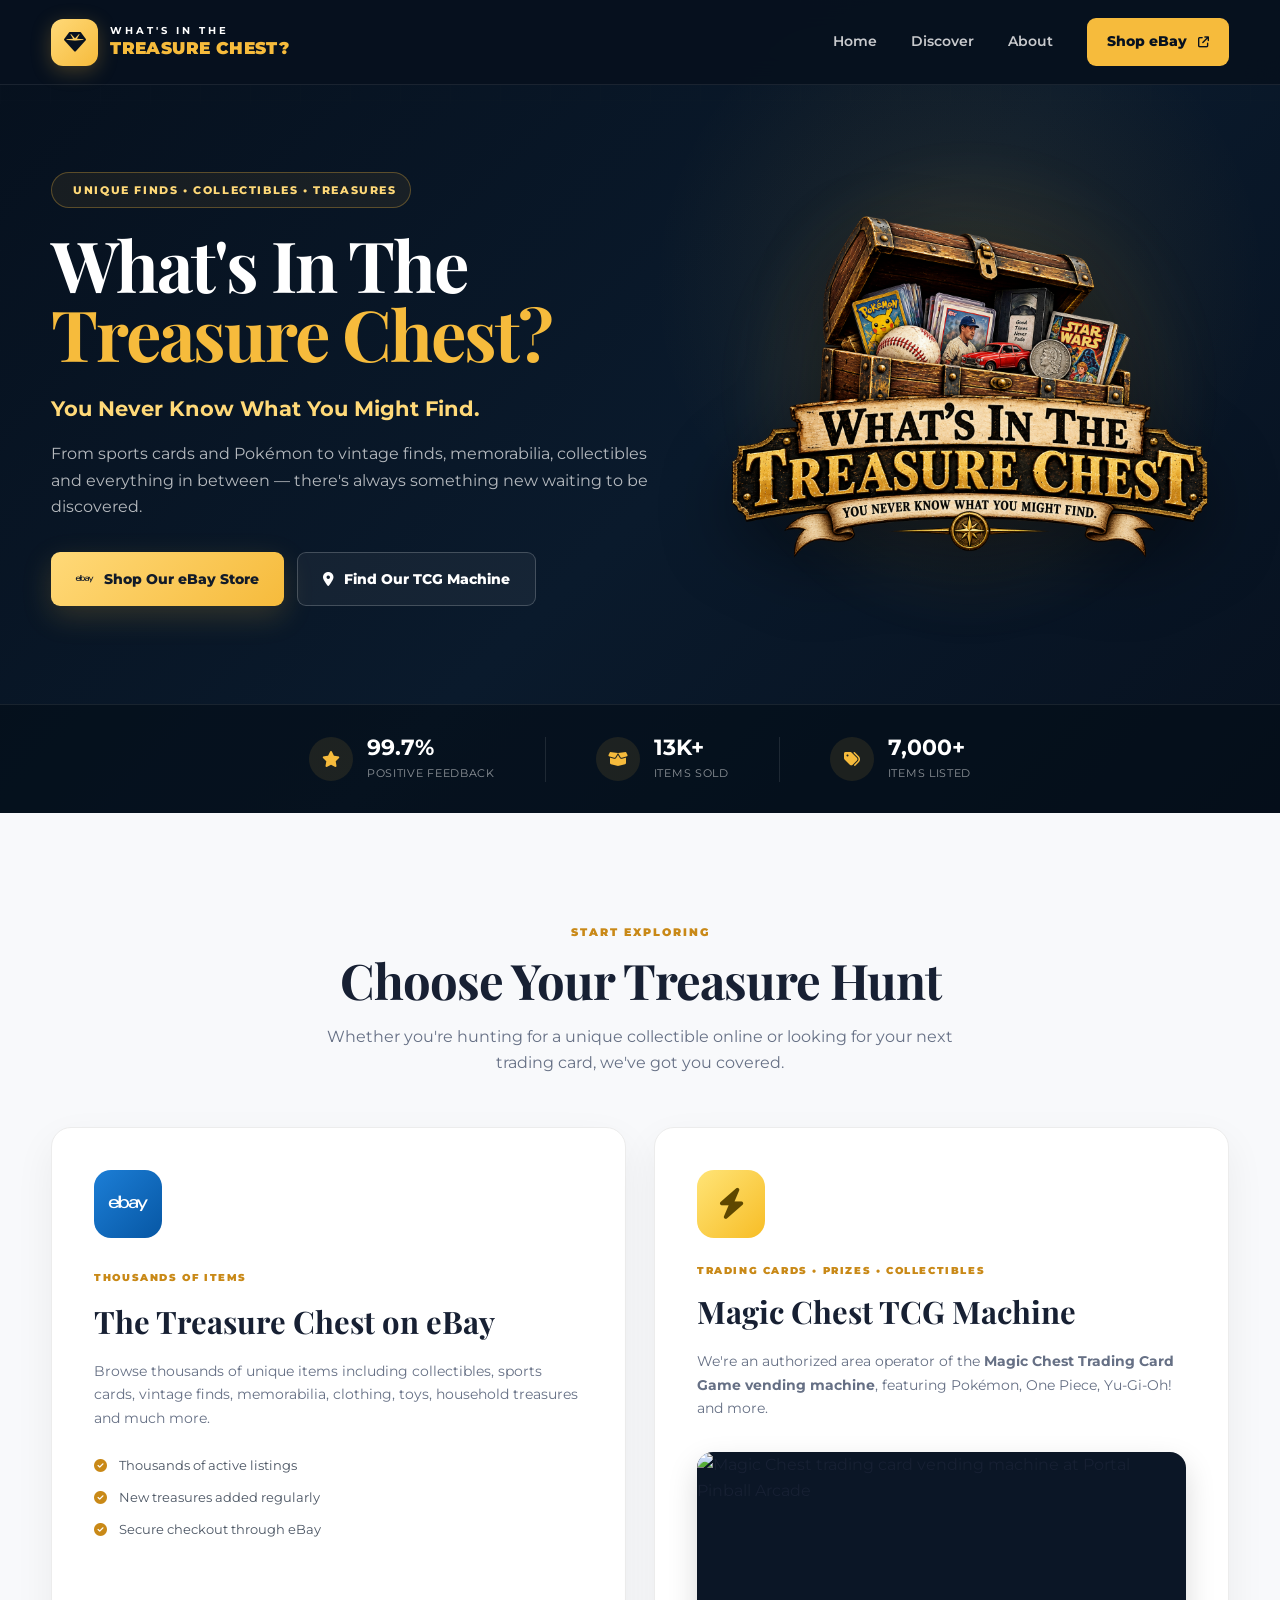
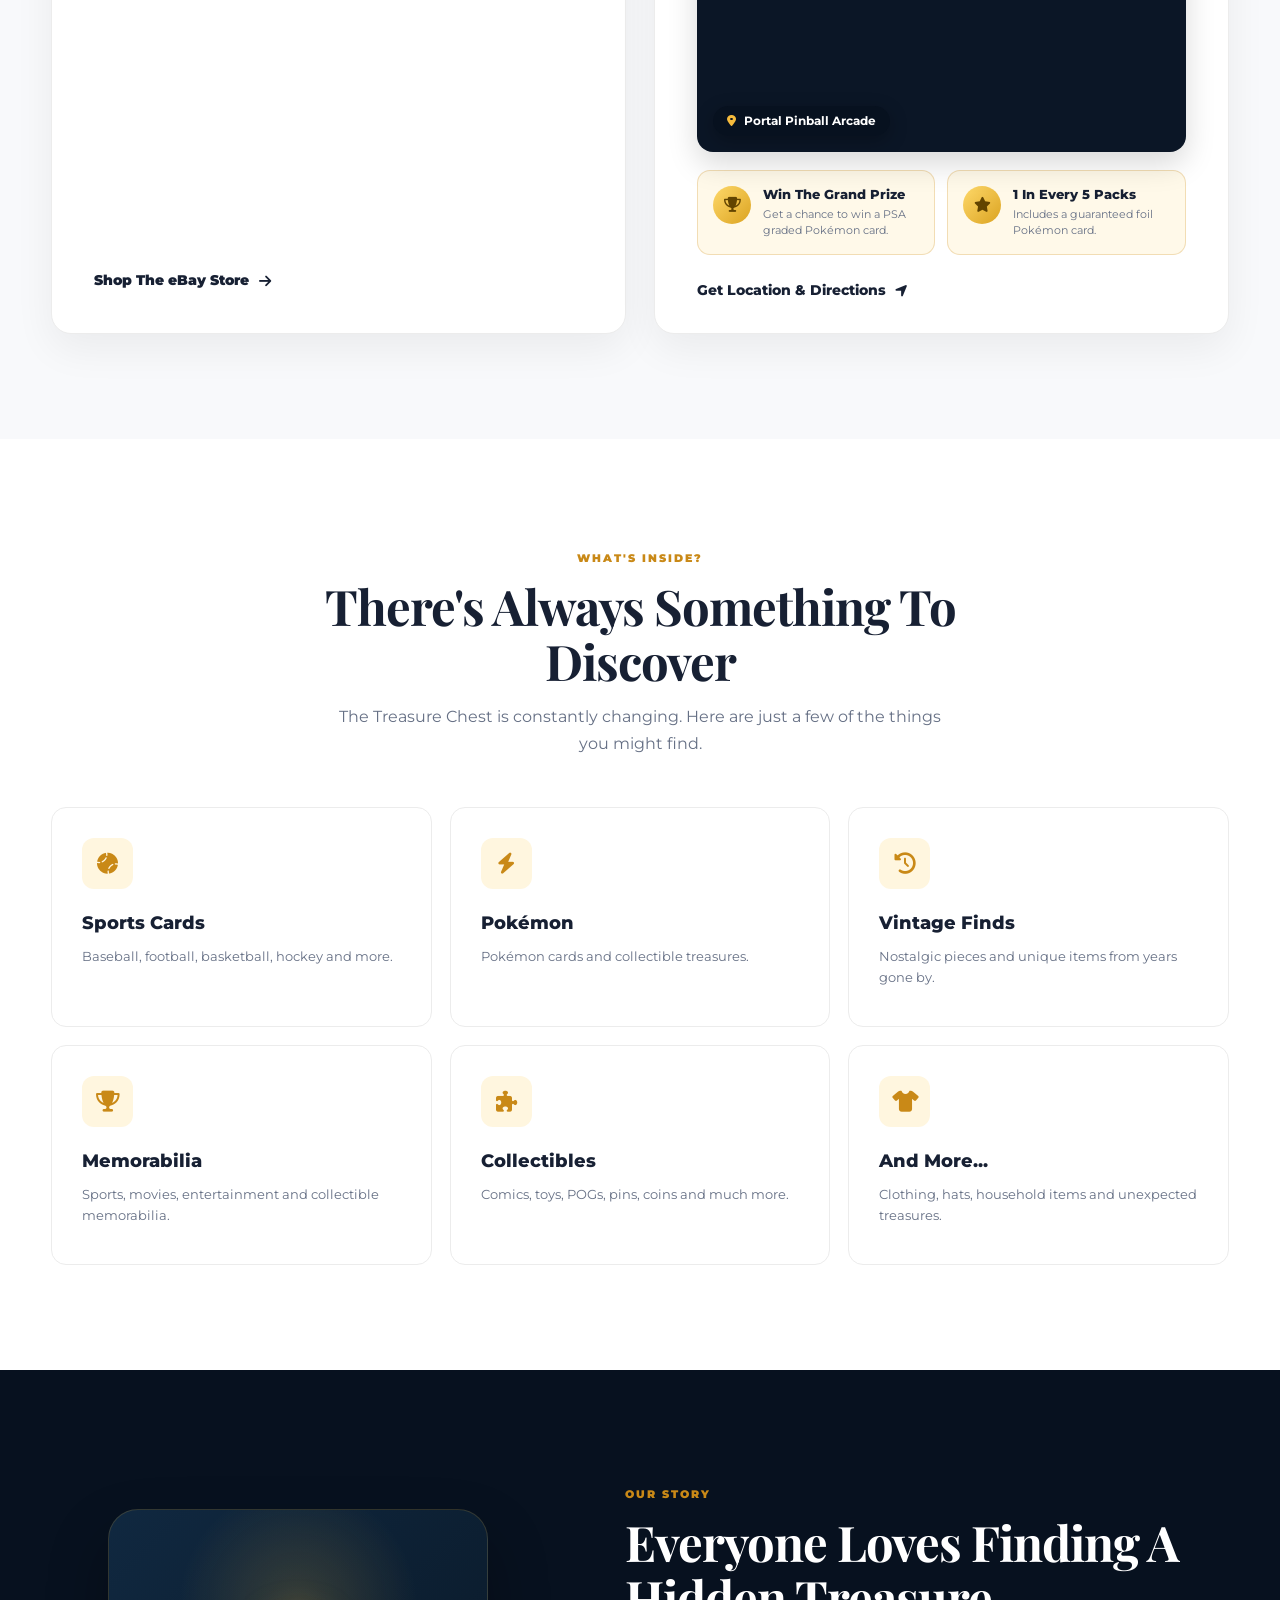
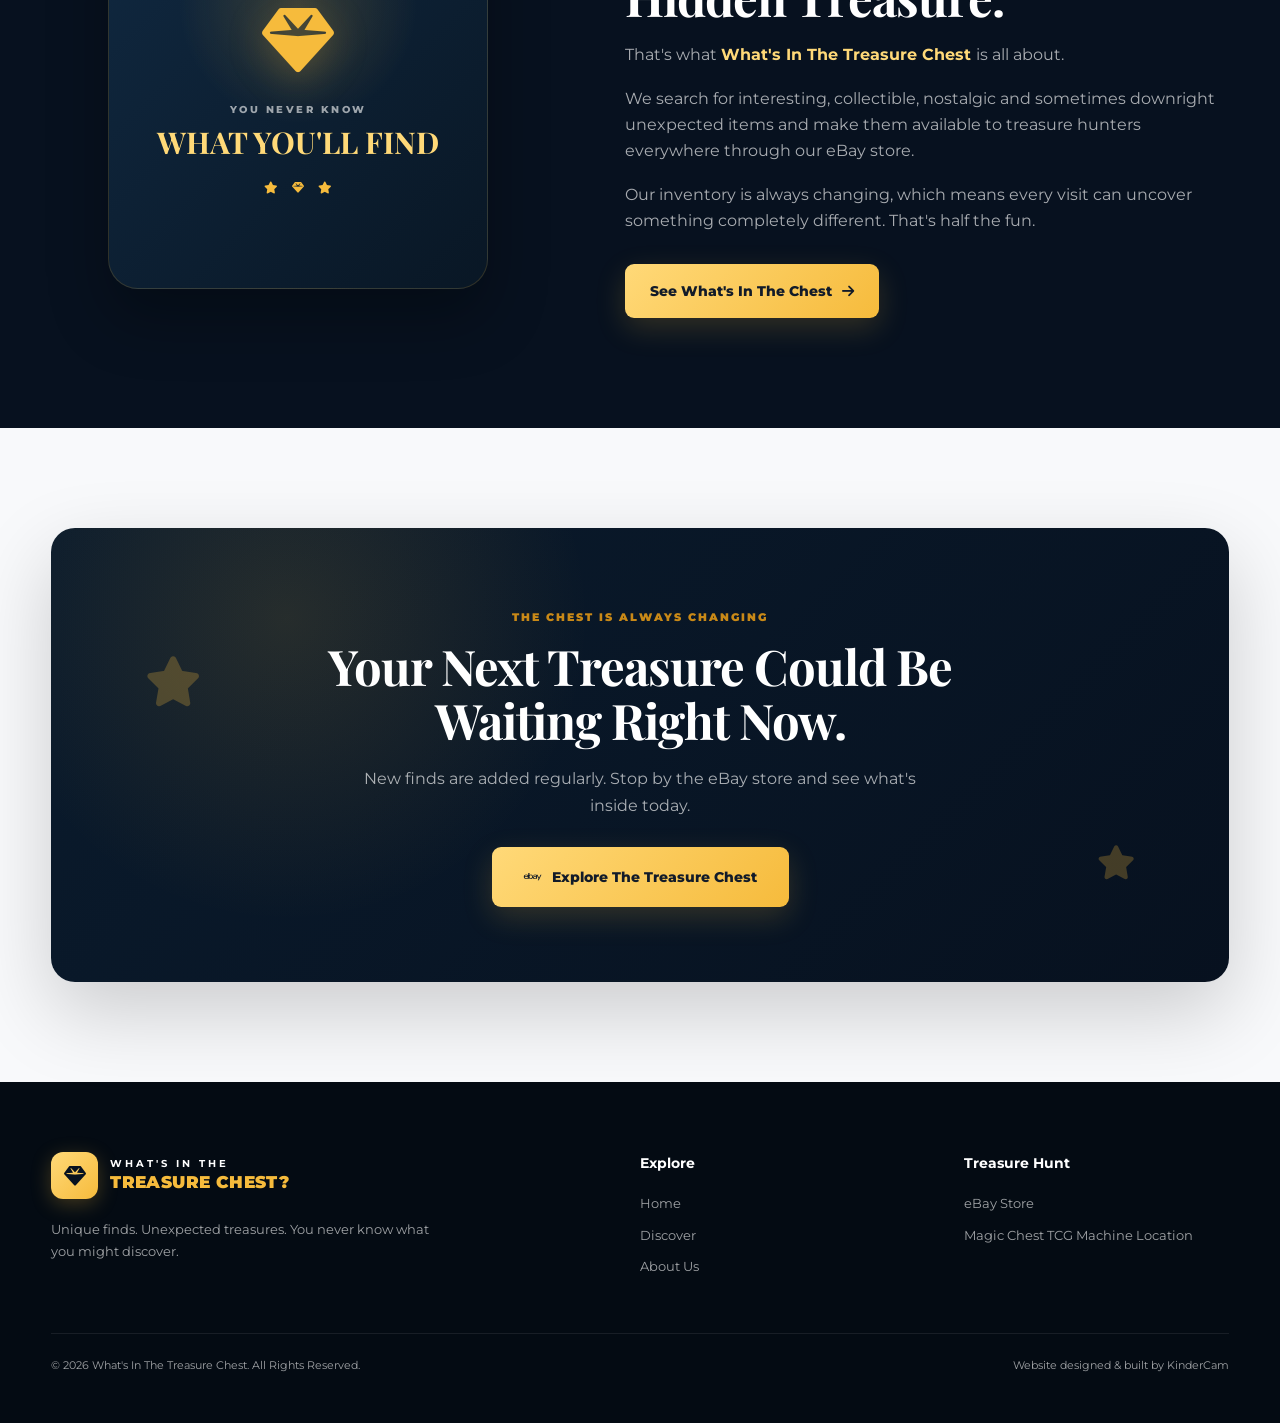
==== index.html @ b0cd86e4 "Add files via upload" ====
<!DOCTYPE html>
<html lang="en">

<head>

    <meta charset="UTF-8">

    <meta name="viewport"
          content="width=device-width, initial-scale=1.0">

    <title>
        What's In The Treasure Chest | Collectibles, Cards, Vintage Finds & More
    </title>

    <meta name="description"
          content="What's In The Treasure Chest offers thousands of unique finds including collectibles, sports cards, Pokemon cards, vintage items, memorabilia, clothing, toys and more. Shop our eBay store and visit our Magic Chest trading card vending machine.">

    <meta name="keywords"
          content="What's In The Treasure Chest, collectibles, Pokemon cards, sports cards, trading cards, Magic Chest, TCG vending machine, vintage collectibles, memorabilia, eBay store">

    <meta name="robots"
          content="index, follow">


    <!-- =====================================================
         OPEN GRAPH
    ====================================================== -->

    <meta property="og:title"
          content="What's In The Treasure Chest">

    <meta property="og:description"
          content="You never know what you might find. Shop thousands of collectibles, cards, vintage finds and more.">

    <meta property="og:type"
          content="website">

    <meta property="og:url"
          content="https://www.whatsinthetreasurechest.com/">


    <!-- =====================================================
         GOOGLE FONTS
    ====================================================== -->

    <link rel="preconnect"
          href="https://fonts.googleapis.com">

    <link rel="preconnect"
          href="https://fonts.gstatic.com"
          crossorigin>

    <link href="https://fonts.googleapis.com/css2?family=Montserrat:wght@400;500;600;700;800;900&family=Playfair+Display:wght@700;800;900&display=swap"
          rel="stylesheet">


    <!-- =====================================================
         FONT AWESOME
    ====================================================== -->

    <link rel="stylesheet"
          href="https://cdnjs.cloudflare.com/ajax/libs/font-awesome/6.7.2/css/all.min.css">


    <!-- =====================================================
         MAIN CSS
    ====================================================== -->

    <link rel="stylesheet"
          href="style.css">

</head>


<body>


<!-- =====================================================
     NAVIGATION
===================================================== -->

<header class="site-header">

    <div class="container nav-container">


        <!-- BRAND -->

        <a href="#home"
           class="brand">

            <div class="brand-icon">

                <i class="fa-solid fa-gem"></i>

            </div>


            <div class="brand-text">

                <span class="brand-small">
                    WHAT'S IN THE
                </span>

                <span class="brand-large">
                    TREASURE CHEST?
                </span>

            </div>

        </a>


        <!-- MOBILE MENU BUTTON -->

        <button class="mobile-menu-btn"
                id="mobileMenuBtn"
                aria-label="Open navigation menu">

            <i class="fa-solid fa-bars"></i>

        </button>


        <!-- NAVIGATION -->

        <nav class="main-nav"
             id="mainNav">

            <a href="#home">
                Home
            </a>

            <a href="#discover">
                Discover
            </a>

            <a href="#about">
                About
            </a>

            <a href="https://www.ebay.com/str/bellabuffal16"
               target="_blank"
               rel="noopener"
               class="nav-shop-btn">

                Shop eBay

                <i class="fa-solid fa-arrow-up-right-from-square"></i>

            </a>

        </nav>

    </div>

</header>



<!-- =====================================================
     MAIN CONTENT
===================================================== -->

<main>


<!-- =====================================================
     HERO
===================================================== -->

<section class="hero"
         id="home">

    <div class="hero-glow hero-glow-one"></div>

    <div class="hero-glow hero-glow-two"></div>


    <div class="container hero-container">


        <!-- HERO CONTENT -->

        <div class="hero-content">


            <div class="eyebrow">

                <i class="fa-solid fa-sparkles"></i>

                UNIQUE FINDS • COLLECTIBLES • TREASURES

            </div>


            <h1>

                What's In The

                <span>
                    Treasure Chest?
                </span>

            </h1>


            <p class="hero-tagline">

                You Never Know What You Might Find.

            </p>


            <p class="hero-description">

                From sports cards and Pokémon to vintage finds,
                memorabilia, collectibles and everything in between —
                there's always something new waiting to be discovered.

            </p>


            <!-- HERO BUTTONS -->

            <div class="hero-buttons">


                <!-- EBAY -->

                <a href="https://www.ebay.com/str/bellabuffal16"
                   target="_blank"
                   rel="noopener"
                   class="btn btn-gold">

                    <i class="fa-brands fa-ebay"></i>

                    Shop Our eBay Store

                </a>


                <!-- MAGIC CHEST -->

                <a href="https://www.google.com/maps/search/?api=1&query=Portal+Pinball+Arcade"
                   target="_blank"
                   rel="noopener"
                   class="btn btn-outline">

                    <i class="fa-solid fa-location-dot"></i>

                    Find Our TCG Machine

                </a>


            </div>

        </div>



        <!-- =====================================================
             TREASURE CHEST LOGO
        ===================================================== -->

        <div class="hero-art">

            <div class="logo-glow"></div>

            <img
                src="assets/img/treasure-chest-logo.png"
                alt="What's In The Treasure Chest - You Never Know What You Might Find"
                class="hero-logo"
            >

        </div>


    </div>



    <!-- =====================================================
         TRUST BAR
    ===================================================== -->

    <div class="trust-wrap">

        <div class="container trust-bar">


            <!-- FEEDBACK -->

            <div class="trust-item">

                <div class="trust-icon">

                    <i class="fa-solid fa-star"></i>

                </div>

                <div>

                    <strong>
                        99.7%
                    </strong>

                    <span>
                        Positive Feedback
                    </span>

                </div>

            </div>


            <div class="trust-divider"></div>


            <!-- ITEMS SOLD -->

            <div class="trust-item">

                <div class="trust-icon">

                    <i class="fa-solid fa-box-open"></i>

                </div>

                <div>

                    <strong>
                        13K+
                    </strong>

                    <span>
                        Items Sold
                    </span>

                </div>

            </div>


            <div class="trust-divider"></div>


            <!-- LISTINGS -->

            <div class="trust-item">

                <div class="trust-icon">

                    <i class="fa-solid fa-tags"></i>

                </div>

                <div>

                    <strong>
                        7,000+
                    </strong>

                    <span>
                        Items Listed
                    </span>

                </div>

            </div>


        </div>

    </div>

</section>



<!-- =====================================================
     DISCOVER
===================================================== -->

<section class="discover-section"
         id="discover">

    <div class="container">


        <div class="section-heading">

            <span class="section-kicker">

                START EXPLORING

            </span>


            <h2>

                Choose Your Treasure Hunt

            </h2>


            <p>

                Whether you're hunting for a unique collectible online
                or looking for your next trading card, we've got you covered.

            </p>

        </div>



        <div class="destination-grid">


            <!-- =====================================================
                 EBAY STORE
            ===================================================== -->

            <article class="destination-card ebay-card">


                <div class="destination-icon ebay-icon">

                    <i class="fa-brands fa-ebay"></i>

                </div>


                <span class="card-label">

                    THOUSANDS OF ITEMS

                </span>


                <h3>

                    The Treasure Chest on eBay

                </h3>


                <p>

                    Browse thousands of unique items including collectibles,
                    sports cards, vintage finds, memorabilia, clothing,
                    toys, household treasures and much more.

                </p>


                <ul class="card-features">


                    <li>

                        <i class="fa-solid fa-circle-check"></i>

                        Thousands of active listings

                    </li>


                    <li>

                        <i class="fa-solid fa-circle-check"></i>

                        New treasures added regularly

                    </li>


                    <li>

                        <i class="fa-solid fa-circle-check"></i>

                        Secure checkout through eBay

                    </li>


                </ul>


                <a href="https://www.ebay.com/str/bellabuffal16"
                   target="_blank"
                   rel="noopener"
                   class="card-link">

                    Shop The eBay Store

                    <i class="fa-solid fa-arrow-right"></i>

                </a>


            </article>



            <!-- =====================================================
                 MAGIC CHEST TCG MACHINE
            ===================================================== -->

            <article class="destination-card pokemon-card magic-chest-card">


                <div class="destination-icon pokemon-icon">

                    <i class="fa-solid fa-bolt"></i>

                </div>


                <span class="card-label">

                    TRADING CARDS • PRIZES • COLLECTIBLES

                </span>


                <h3>

                    Magic Chest TCG Machine

                </h3>


                <p class="machine-intro">

                    We're an authorized area operator of the
                    <strong>Magic Chest Trading Card Game vending machine</strong>,
                    featuring Pokémon, One Piece, Yu-Gi-Oh! and more.

                </p>



                <!-- =====================================================
                     MACHINE PHOTO
                ===================================================== -->

                <div class="machine-photo">


                    <img
                        src="assets/img/pokemon-machine.jpeg"
                        alt="Magic Chest trading card vending machine at Portal Pinball Arcade"
                        loading="lazy"
                    >


                    <div class="machine-photo-badge">

                        <i class="fa-solid fa-location-dot"></i>

                        Portal Pinball Arcade

                    </div>


                </div>



                <!-- =====================================================
                     PRIZE CALLOUTS
                ===================================================== -->

                <div class="machine-prizes">


                    <!-- GRAND PRIZE -->

                    <div class="prize-item">


                        <div class="prize-icon">

                            <i class="fa-solid fa-trophy"></i>

                        </div>


                        <div>

                            <strong>

                                Win The Grand Prize

                            </strong>


                            <span>

                                Get a chance to win a PSA graded
                                Pokémon card.

                            </span>

                        </div>


                    </div>



                    <!-- FOIL CARD -->

                    <div class="prize-item">


                        <div class="prize-icon">

                            <i class="fa-solid fa-star"></i>

                        </div>


                        <div>

                            <strong>

                                1 In Every 5 Packs

                            </strong>


                            <span>

                                Includes a guaranteed foil
                                Pokémon card.

                            </span>

                        </div>


                    </div>


                </div>



                <!-- LOCATION -->

                <a href="https://www.google.com/maps/search/?api=1&query=Portal+Pinball+Arcade"
                   target="_blank"
                   rel="noopener"
                   class="card-link">

                    Get Location & Directions

                    <i class="fa-solid fa-location-arrow"></i>

                </a>


            </article>


        </div>

    </div>

</section>



<!-- =====================================================
     CATEGORIES
===================================================== -->

<section class="categories-section">

    <div class="container">


        <div class="section-heading">

            <span class="section-kicker">

                WHAT'S INSIDE?

            </span>


            <h2>

                There's Always Something To Discover

            </h2>


            <p>

                The Treasure Chest is constantly changing.
                Here are just a few of the things you might find.

            </p>

        </div>



        <div class="category-grid">


            <!-- SPORTS CARDS -->

            <a href="https://www.ebay.com/str/bellabuffal16"
               target="_blank"
               rel="noopener"
               class="category-card">


                <div class="category-icon">

                    <i class="fa-solid fa-baseball"></i>

                </div>


                <h3>

                    Sports Cards

                </h3>


                <p>

                    Baseball, football, basketball,
                    hockey and more.

                </p>


            </a>



            <!-- POKEMON -->

            <a href="https://www.ebay.com/str/bellabuffal16"
               target="_blank"
               rel="noopener"
               class="category-card">


                <div class="category-icon">

                    <i class="fa-solid fa-bolt"></i>

                </div>


                <h3>

                    Pokémon

                </h3>


                <p>

                    Pokémon cards and collectible
                    treasures.

                </p>


            </a>



            <!-- VINTAGE -->

            <a href="https://www.ebay.com/str/bellabuffal16"
               target="_blank"
               rel="noopener"
               class="category-card">


                <div class="category-icon">

                    <i class="fa-solid fa-clock-rotate-left"></i>

                </div>


                <h3>

                    Vintage Finds

                </h3>


                <p>

                    Nostalgic pieces and unique
                    items from years gone by.

                </p>


            </a>



            <!-- MEMORABILIA -->

            <a href="https://www.ebay.com/str/bellabuffal16"
               target="_blank"
               rel="noopener"
               class="category-card">


                <div class="category-icon">

                    <i class="fa-solid fa-trophy"></i>

                </div>


                <h3>

                    Memorabilia

                </h3>


                <p>

                    Sports, movies, entertainment
                    and collectible memorabilia.

                </p>


            </a>



            <!-- COLLECTIBLES -->

            <a href="https://www.ebay.com/str/bellabuffal16"
               target="_blank"
               rel="noopener"
               class="category-card">


                <div class="category-icon">

                    <i class="fa-solid fa-puzzle-piece"></i>

                </div>


                <h3>

                    Collectibles

                </h3>


                <p>

                    Comics, toys, POGs, pins,
                    coins and much more.

                </p>


            </a>



            <!-- MORE -->

            <a href="https://www.ebay.com/str/bellabuffal16"
               target="_blank"
               rel="noopener"
               class="category-card">


                <div class="category-icon">

                    <i class="fa-solid fa-shirt"></i>

                </div>


                <h3>

                    And More...

                </h3>


                <p>

                    Clothing, hats, household items
                    and unexpected treasures.

                </p>


            </a>


        </div>

    </div>

</section>



<!-- =====================================================
     ABOUT
===================================================== -->

<section class="about-section"
         id="about">

    <div class="container about-grid">


        <!-- ABOUT ART -->

        <div class="about-art">


            <div class="about-box">


                <i class="fa-solid fa-gem main-gem"></i>


                <span class="about-small">

                    YOU NEVER KNOW

                </span>


                <strong>

                    WHAT YOU'LL FIND

                </strong>


                <div class="mini-gems">

                    <i class="fa-solid fa-star"></i>

                    <i class="fa-solid fa-gem"></i>

                    <i class="fa-solid fa-star"></i>

                </div>


            </div>


        </div>



        <!-- ABOUT CONTENT -->

        <div class="about-content">


            <span class="section-kicker">

                OUR STORY

            </span>


            <h2>

                Everyone Loves Finding
                A Hidden Treasure.

            </h2>


            <p>

                That's what

                <strong>
                    What's In The Treasure Chest
                </strong>

                is all about.

            </p>


            <p>

                We search for interesting, collectible, nostalgic and
                sometimes downright unexpected items and make them
                available to treasure hunters everywhere through our
                eBay store.

            </p>


            <p>

                Our inventory is always changing, which means every
                visit can uncover something completely different.

                That's half the fun.

            </p>


            <a href="https://www.ebay.com/str/bellabuffal16"
               target="_blank"
               rel="noopener"
               class="btn btn-gold">

                See What's In The Chest

                <i class="fa-solid fa-arrow-right"></i>

            </a>


        </div>


    </div>

</section>



<!-- =====================================================
     CALL TO ACTION
===================================================== -->

<section class="cta-section">

    <div class="container">


        <div class="cta-box">


            <div class="cta-spark sparkle-one">

                <i class="fa-solid fa-star"></i>

            </div>


            <div class="cta-spark sparkle-two">

                <i class="fa-solid fa-star"></i>

            </div>



            <div class="cta-content">


                <span class="section-kicker">

                    THE CHEST IS ALWAYS CHANGING

                </span>


                <h2>

                    Your Next Treasure Could Be
                    Waiting Right Now.

                </h2>


                <p>

                    New finds are added regularly.
                    Stop by the eBay store and see what's inside today.

                </p>


                <a href="https://www.ebay.com/str/bellabuffal16"
                   target="_blank"
                   rel="noopener"
                   class="btn btn-gold btn-large">

                    <i class="fa-brands fa-ebay"></i>

                    Explore The Treasure Chest

                </a>


            </div>


        </div>


    </div>

</section>


</main>



<!-- =====================================================
     FOOTER
===================================================== -->

<footer class="site-footer">

    <div class="container footer-grid">


        <!-- FOOTER BRAND -->

        <div class="footer-brand">


            <a href="#home"
               class="brand">


                <div class="brand-icon">

                    <i class="fa-solid fa-gem"></i>

                </div>


                <div class="brand-text">


                    <span class="brand-small">

                        WHAT'S IN THE

                    </span>


                    <span class="brand-large">

                        TREASURE CHEST?

                    </span>


                </div>


            </a>


            <p>

                Unique finds. Unexpected treasures.
                You never know what you might discover.

            </p>


        </div>



        <!-- FOOTER NAV -->

        <div class="footer-links">


            <h3>

                Explore

            </h3>


            <a href="#home">

                Home

            </a>


            <a href="#discover">

                Discover

            </a>


            <a href="#about">

                About Us

            </a>


        </div>



        <!-- FOOTER TREASURE LINKS -->

        <div class="footer-links">


            <h3>

                Treasure Hunt

            </h3>


            <a href="https://www.ebay.com/str/bellabuffal16"
               target="_blank"
               rel="noopener">

                eBay Store

            </a>


            <a href="https://www.google.com/maps/search/?api=1&query=Portal+Pinball+Arcade"
               target="_blank"
               rel="noopener">

                Magic Chest TCG Machine Location

            </a>


        </div>


    </div>



    <!-- =====================================================
         FOOTER BOTTOM
    ===================================================== -->

    <div class="container footer-bottom">


        <p>

            &copy;

            <span id="currentYear"></span>

            What's In The Treasure Chest.
            All Rights Reserved.

        </p>


        <p class="footer-note">

            Website designed &amp; built by

            <a href="https://www.kindercam.com"
               target="_blank"
               rel="noopener"
               class="footer-credit">

                KinderCam

            </a>

        </p>


    </div>

</footer>



<!-- =====================================================
     JAVASCRIPT
===================================================== -->

<script>


    // =====================================================
    // CURRENT YEAR
    // =====================================================

    document.getElementById("currentYear").textContent =
        new Date().getFullYear();



    // =====================================================
    // MOBILE NAVIGATION
    // =====================================================

    const menuButton =
        document.getElementById("mobileMenuBtn");

    const navigation =
        document.getElementById("mainNav");


    menuButton.addEventListener("click", function () {


        navigation.classList.toggle("active");


        const icon =
            menuButton.querySelector("i");


        if (navigation.classList.contains("active")) {


            icon.classList.remove("fa-bars");

            icon.classList.add("fa-xmark");


        } else {


            icon.classList.remove("fa-xmark");

            icon.classList.add("fa-bars");


        }


    });



    // =====================================================
    // CLOSE MOBILE MENU AFTER CLICK
    // =====================================================

    document
        .querySelectorAll(".main-nav a")
        .forEach(function(link) {


            link.addEventListener("click", function() {


                navigation.classList.remove("active");


                const icon =
                    menuButton.querySelector("i");


                icon.classList.remove("fa-xmark");

                icon.classList.add("fa-bars");


            });


        });



    // =====================================================
    // SCROLL REVEAL
    // =====================================================

    const observerOptions = {

        threshold: 0.12

    };


    const observer =
        new IntersectionObserver(function(entries) {


            entries.forEach(function(entry) {


                if (entry.isIntersecting) {

                    entry.target.classList.add(
                        "reveal-visible"
                    );

                }


            });


        }, observerOptions);



    document
        .querySelectorAll(
            ".destination-card, .category-card, .about-grid, .cta-box"
        )
        .forEach(function(element) {


            element.classList.add("reveal");

            observer.observe(element);


        });


</script>


</body>

</html>
---- style.css ----
/* =====================================================
   WHAT'S IN THE TREASURE CHEST
   Main Stylesheet
===================================================== */

:root {

    --navy: #07111f;
    --navy-light: #0d1c2f;
    --navy-card: #10243a;

    --gold: #f6bb3c;
    --gold-light: #ffd978;
    --gold-dark: #c98917;

    --cream: #fffaf0;
    --white: #ffffff;

    --text: #172033;
    --muted: #667085;

    --border: #e8e8e8;

    --shadow:
        0 20px 50px rgba(0, 0, 0, 0.12);

    --shadow-large:
        0 30px 80px rgba(0, 0, 0, 0.18);

}


/* =====================================================
   RESET
===================================================== */

* {
    margin: 0;
    padding: 0;
    box-sizing: border-box;
}

html {
    scroll-behavior: smooth;
}

body {

    font-family: "Montserrat", sans-serif;

    color: var(--text);

    background: #ffffff;

    line-height: 1.65;

    overflow-x: hidden;

}

img {
    max-width: 100%;
}

a {
    text-decoration: none;
    color: inherit;
}

button {
    font: inherit;
}

.container {

    width: min(1180px, 92%);

    margin: 0 auto;

}


/* =====================================================
   HEADER
===================================================== */

.site-header {

    position: fixed;

    top: 0;
    left: 0;

    width: 100%;

    z-index: 1000;

    background: rgba(7, 17, 31, 0.96);

    backdrop-filter: blur(14px);

    border-bottom:
        1px solid rgba(255, 255, 255, 0.08);

}

.nav-container {

    min-height: 84px;

    display: flex;

    align-items: center;

    justify-content: space-between;

}


/* BRAND */

.brand {

    display: flex;

    align-items: center;

    gap: 12px;

}

.brand-icon {

    width: 47px;
    height: 47px;

    border-radius: 12px;

    display: flex;

    align-items: center;
    justify-content: center;

    color: var(--navy);

    font-size: 22px;

    background:
        linear-gradient(
            135deg,
            var(--gold-light),
            var(--gold)
        );

    box-shadow:
        0 5px 20px rgba(246, 187, 60, 0.25);

}

.brand-text {

    display: flex;

    flex-direction: column;

    line-height: 1.05;

}

.brand-small {

    color: #ffffff;

    font-size: 10px;

    letter-spacing: 3px;

    font-weight: 700;

}

.brand-large {

    margin-top: 4px;

    color: var(--gold);

    font-size: 17px;

    font-weight: 900;

    letter-spacing: .4px;

}


/* NAVIGATION */

.main-nav {

    display: flex;

    align-items: center;

    gap: 34px;

}

.main-nav > a {

    color: rgba(255, 255, 255, .78);

    font-size: 14px;

    font-weight: 600;

    transition: .25s ease;

}

.main-nav > a:hover {

    color: var(--gold);

}

.main-nav .nav-shop-btn {

    padding: 12px 20px;

    border-radius: 9px;

    color: var(--navy);

    background: var(--gold);

    font-weight: 800;

}

.main-nav .nav-shop-btn:hover {

    color: var(--navy);

    background: var(--gold-light);

    transform: translateY(-2px);

}

.nav-shop-btn i {
    margin-left: 7px;
    font-size: 11px;
}


/* MOBILE BUTTON */

.mobile-menu-btn {

    display: none;

    border: 0;

    background: none;

    color: #ffffff;

    font-size: 25px;

    cursor: pointer;

}


/* =====================================================
   HERO
===================================================== */

.hero {

    position: relative;

    min-height: 800px;

    padding-top: 84px;

    color: #ffffff;

    background:

        radial-gradient(
            circle at 75% 35%,
            rgba(246, 187, 60, .10),
            transparent 28%
        ),

        linear-gradient(
            135deg,
            #06101d 0%,
            #0a1a2c 55%,
            #07111f 100%
        );

    overflow: hidden;

}


/* subtle pattern */

.hero::before {

    content: "";

    position: absolute;

    inset: 0;

    opacity: .12;

    background-image:

        linear-gradient(
            rgba(255,255,255,.04) 1px,
            transparent 1px
        ),

        linear-gradient(
            90deg,
            rgba(255,255,255,.04) 1px,
            transparent 1px
        );

    background-size: 50px 50px;

    mask-image:
        linear-gradient(
            to bottom,
            black,
            transparent 85%
        );

}

.hero-container {

    position: relative;

    z-index: 5;

    min-height: 620px;

    display: grid;

    grid-template-columns:
        1.08fr .92fr;

    align-items: center;

    gap: 50px;

    padding-top: 55px;

    padding-bottom: 65px;

}


/* HERO TEXT */

.eyebrow {

    display: inline-flex;

    align-items: center;

    gap: 8px;

    padding: 8px 13px;

    margin-bottom: 22px;

    border:
        1px solid rgba(246, 187, 60, .3);

    border-radius: 100px;

    background:
        rgba(246, 187, 60, .07);

    color: var(--gold-light);

    font-size: 11px;

    font-weight: 800;

    letter-spacing: 1.6px;

}

.hero h1 {

    max-width: 690px;

    font-family:
        "Playfair Display",
        serif;

    font-size:
        clamp(48px, 5.5vw, 78px);

    line-height: .98;

    letter-spacing: -2px;

}

.hero h1 span {

    display: block;

    color: var(--gold);

}

.hero-tagline {

    margin-top: 24px;

    color: var(--gold-light);

    font-size: 21px;

    font-weight: 700;

}

.hero-description {

    max-width: 620px;

    margin-top: 15px;

    color:
        rgba(255, 255, 255, .70);

    font-size: 16px;

}

.hero-buttons {

    margin-top: 32px;

    display: flex;

    flex-wrap: wrap;

    gap: 13px;

}


/* BUTTONS */

.btn {

    min-height: 54px;

    padding: 0 25px;

    border-radius: 9px;

    display: inline-flex;

    align-items: center;

    justify-content: center;

    gap: 10px;

    font-size: 14px;

    font-weight: 800;

    transition:
        transform .25s ease,
        box-shadow .25s ease,
        background .25s ease;

}

.btn:hover {

    transform:
        translateY(-3px);

}

.btn-gold {

    color: #121b29;

    background:
        linear-gradient(
            135deg,
            var(--gold-light),
            var(--gold)
        );

    box-shadow:
        0 10px 30px
        rgba(246, 187, 60, .18);

}

.btn-gold:hover {

    box-shadow:
        0 14px 35px
        rgba(246, 187, 60, .30);

}

.btn-outline {

    color: #ffffff;

    border:
        1px solid
        rgba(255, 255, 255, .20);

    background:
        rgba(255, 255, 255, .05);

}

.btn-outline:hover {

    border-color: var(--gold);

    background:
        rgba(246, 187, 60, .08);

}

.btn-large {

    min-height: 60px;

    padding:
        0 32px;

}


/* =====================================================
   TREASURE CHEST LOGO
===================================================== */

.hero-art {
    position: relative;
    min-height: 500px;

    display: flex;
    align-items: center;
    justify-content: center;
}

/* Soft glow behind logo */

.logo-glow {
    position: absolute;

    width: 500px;
    height: 500px;

    border-radius: 50%;

    background:
        radial-gradient(
            circle,
            rgba(246, 187, 60, 0.18) 0%,
            rgba(246, 187, 60, 0.07) 35%,
            transparent 70%
        );

    filter: blur(10px);

    animation: logoGlow 5s ease-in-out infinite;
}


/* Main Logo */

.hero-logo {
    position: relative;
    z-index: 2;

    width: 100%;
    max-width: 600px;
    height: auto;

    display: block;

    filter:
        drop-shadow(
            0 25px 35px
            rgba(0, 0, 0, 0.40)
        );

    transition:
        transform 0.4s ease,
        filter 0.4s ease;
}


/* Very subtle hover */

.hero-logo:hover {
    transform: translateY(-5px) scale(1.01);

    filter:
        drop-shadow(
            0 32px 42px
            rgba(0, 0, 0, 0.48)
        );
}


/* Glow animation */

@keyframes logoGlow {

    0%,
    100% {
        transform: scale(0.95);
        opacity: 0.65;
    }

    50% {
        transform: scale(1.08);
        opacity: 1;
    }

}


/* =====================================================
   LOGO RESPONSIVE
===================================================== */

@media (max-width: 1000px) {

    .hero-art {
        min-height: 440px;
    }

    .hero-logo {
        max-width: 570px;
    }

    .logo-glow {
        width: 440px;
        height: 440px;
    }

}


@media (max-width: 760px) {

    .hero-art {
        min-height: 360px;
        margin-top: 20px;
    }

    .hero-logo {
        width: 100%;
        max-width: 500px;
    }

    .logo-glow {
        width: 330px;
        height: 330px;
    }

}


@media (max-width: 480px) {

    .hero-art {
        min-height: 300px;
    }

    .hero-logo {
        max-width: 390px;
    }

    .logo-glow {
        width: 280px;
        height: 280px;
    }

}



/* =====================================================
   TRUST BAR
===================================================== */

.trust-wrap {

    position: relative;

    z-index: 10;

    border-top:
        1px solid
        rgba(255,255,255,.08);

    background:
        rgba(4,13,24,.62);

}

.trust-bar {

    min-height: 108px;

    display: flex;

    align-items: center;

    justify-content: center;

    gap: 50px;

}

.trust-item {

    display: flex;

    align-items: center;

    gap: 14px;

}

.trust-icon {

    width: 44px;

    height: 44px;

    border-radius: 50%;

    display: flex;

    align-items: center;

    justify-content: center;

    color: var(--gold);

    background:
        rgba(246,187,60,.10);

}

.trust-item strong {

    display: block;

    color: #ffffff;

    font-size: 22px;

    line-height: 1.1;

}

.trust-item span {

    display: block;

    margin-top: 3px;

    color:
        rgba(255,255,255,.55);

    font-size: 11px;

    text-transform: uppercase;

    letter-spacing: .7px;

}

.trust-divider {

    width: 1px;

    height: 45px;

    background:
        rgba(255,255,255,.10);

}


/* =====================================================
   COMMON SECTION STYLES
===================================================== */

.section-heading {

    max-width: 720px;

    margin:
        0 auto 50px;

    text-align: center;

}

.section-kicker {

    display: inline-block;

    margin-bottom: 12px;

    color: var(--gold-dark);

    font-size: 11px;

    font-weight: 900;

    letter-spacing: 2px;

}

.section-heading h2,
.about-content h2,
.cta-content h2 {

    font-family:
        "Playfair Display",
        serif;

    font-size:
        clamp(35px, 4vw, 49px);

    line-height: 1.12;

    letter-spacing: -1px;

}

.section-heading p {

    max-width: 630px;

    margin:
        16px auto 0;

    color: var(--muted);

}


/* =====================================================
   DESTINATIONS
===================================================== */

.discover-section {

    padding:
        105px 0;

    background:
        #f8f9fb;

}

.destination-grid {

    display: grid;

    grid-template-columns:
        repeat(2, 1fr);

    gap: 28px;

}

.destination-card {

    position: relative;

    min-height: 500px;

    padding: 42px;

    border-radius: 20px;

    background: #ffffff;

    border:
        1px solid #ececec;

    box-shadow:
        0 15px 40px
        rgba(0,0,0,.06);

    overflow: hidden;

    transition:
        transform .3s ease,
        box-shadow .3s ease;

}

.destination-card:hover {

    transform:
        translateY(-7px);

    box-shadow:
        var(--shadow);

}

.destination-icon {

    width: 68px;

    height: 68px;

    margin-bottom: 25px;

    border-radius: 17px;

    display: flex;

    align-items: center;

    justify-content: center;

    font-size: 31px;

}

.ebay-icon {

    color: #ffffff;

    background:
        linear-gradient(
            135deg,
            #1c7ed6,
            #0757a4
        );

}

.pokemon-icon {

    color: #5e4700;

    background:
        linear-gradient(
            135deg,
            #ffe477,
            #f7bd26
        );

}

.card-label {

    color: var(--gold-dark);

    font-size: 10px;

    font-weight: 900;

    letter-spacing: 1.6px;

}

.destination-card h3 {

    margin-top: 7px;

    font-family:
        "Playfair Display",
        serif;

    font-size: 31px;

}

.destination-card > p {

    margin-top: 13px;

    color: var(--muted);

    font-size: 14px;

}

.card-features {

    margin:
        25px 0 34px;

    list-style: none;

}

.card-features li {

    margin: 11px 0;

    color: #4b5563;

    font-size: 13px;

}

.card-features i {

    margin-right: 9px;

    color: var(--gold-dark);

}

.card-link {

    position: absolute;

    left: 42px;

    bottom: 40px;

    display: inline-flex;

    align-items: center;

    gap: 10px;

    color: #172033;

    font-size: 14px;

    font-weight: 900;

}

.card-link i {

    transition:
        transform .25s ease;

}

.card-link:hover {

    color: var(--gold-dark);

}

.card-link:hover i {

    transform:
        translateX(6px);

}


/* POKEMON CARDS */

.pokemon-visual {

    position: relative;

    width: 210px;

    height: 145px;

    margin:
        28px auto 55px;

}

.poke-card {

    position: absolute;

    width: 95px;

    height: 130px;

    border-radius: 9px;

    display: flex;

    align-items: center;

    justify-content: center;

    border:
        5px solid #f5d75a;

    box-shadow:
        0 12px 25px
        rgba(0,0,0,.15);

}

.card-back-one {

    left: 17px;

    top: 10px;

    transform:
        rotate(-17deg);

    color: #f5d75a;

    background: #2557a7;

}

.card-back-two {

    right: 15px;

    top: 9px;

    transform:
        rotate(17deg);

    color: #f5d75a;

    background: #2455a1;

}

.card-front {

    left: 58px;

    top: 0;

    background:
        linear-gradient(
            #f8d746 0 18%,
            #f2f2e9 18% 100%
        );

}

.poke-ball {

    width: 58px;

    height: 58px;

    position: relative;

    border:
        4px solid #263238;

    border-radius: 50%;

    background:
        linear-gradient(
            #e5483d 0 46%,
            #263238 46% 54%,
            #f7f7f7 54%
        );

}

.poke-ball span {

    position: absolute;

    left: 50%;

    top: 50%;

    width: 17px;

    height: 17px;

    transform:
        translate(-50%, -50%);

    border:
        4px solid #263238;

    border-radius: 50%;

    background: white;

}


/* =====================================================
   CATEGORIES
===================================================== */

.categories-section {

    padding:
        105px 0;

}

.category-grid {

    display: grid;

    grid-template-columns:
        repeat(3, 1fr);

    gap: 18px;

}

.category-card {

    padding: 30px;

    min-height: 220px;

    border-radius: 15px;

    border:
        1px solid #ececec;

    background: #ffffff;

    transition:
        transform .3s ease,
        box-shadow .3s ease,
        border .3s ease;

}

.category-card:hover {

    transform:
        translateY(-6px);

    border-color:
        rgba(201,137,23,.4);

    box-shadow:
        0 18px 40px
        rgba(0,0,0,.08);

}

.category-icon {

    width: 51px;

    height: 51px;

    margin-bottom: 20px;

    border-radius: 12px;

    display: flex;

    align-items: center;

    justify-content: center;

    color: var(--gold-dark);

    font-size: 21px;

    background:
        #fff6df;

}

.category-card h3 {

    font-size: 18px;

    font-weight: 800;

}

.category-card p {

    margin-top: 7px;

    color: var(--muted);

    font-size: 13px;

}


/* =====================================================
   ABOUT
===================================================== */

.about-section {

    padding:
        110px 0;

    background:
        var(--navy);

    color: #ffffff;

}

.about-grid {

    display: grid;

    grid-template-columns:
        .9fr 1.1fr;

    align-items: center;

    gap: 80px;

}

.about-art {

    display: flex;

    justify-content: center;

}

.about-box {

    width: 380px;

    min-height: 380px;

    padding: 45px;

    border-radius: 30px;

    display: flex;

    flex-direction: column;

    align-items: center;

    justify-content: center;

    text-align: center;

    background:

        radial-gradient(
            circle at 50% 25%,
            rgba(246,187,60,.18),
            transparent 35%
        ),

        linear-gradient(
            135deg,
            #102840,
            #091725
        );

    border:
        1px solid
        rgba(246,187,60,.16);

    box-shadow:
        0 30px 60px
        rgba(0,0,0,.30);

}

.main-gem {

    margin-bottom: 25px;

    color: var(--gold);

    font-size: 72px;

    filter:
        drop-shadow(
            0 10px 18px
            rgba(246,187,60,.25)
        );

}

.about-small {

    color:
        rgba(255,255,255,.60);

    font-size: 10px;

    font-weight: 800;

    letter-spacing: 2.5px;

}

.about-box strong {

    margin-top: 7px;

    color: var(--gold-light);

    font-family:
        "Playfair Display",
        serif;

    font-size: 30px;

    line-height: 1.15;

}

.mini-gems {

    margin-top: 22px;

    display: flex;

    gap: 14px;

    color: var(--gold);

    font-size: 12px;

}

.about-content h2 {

    max-width: 580px;

}

.about-content p {

    max-width: 620px;

    margin-top: 17px;

    color:
        rgba(255,255,255,.65);

}

.about-content p strong {

    color: var(--gold-light);

}

.about-content .btn {

    margin-top: 30px;

}


/* =====================================================
   CTA
===================================================== */

.cta-section {

    padding:
        100px 0;

    background:
        #f8f9fb;

}

.cta-box {

    position: relative;

    padding:
        75px 40px;

    border-radius: 24px;

    text-align: center;

    color: #ffffff;

    background:

        radial-gradient(
            circle at 20% 20%,
            rgba(246,187,60,.12),
            transparent 30%
        ),

        linear-gradient(
            135deg,
            #0a1b2d,
            #07111f
        );

    overflow: hidden;

    box-shadow:
        var(--shadow-large);

}

.cta-content {

    position: relative;

    z-index: 3;

    max-width: 760px;

    margin: auto;

}

.cta-content h2 {

    margin: 0 auto;

}

.cta-content p {

    max-width: 590px;

    margin:
        18px auto 28px;

    color:
        rgba(255,255,255,.65);

}

.cta-spark {

    position: absolute;

    color:
        rgba(246,187,60,.25);

}

.sparkle-one {

    left: 8%;

    top: 25%;

    font-size: 50px;

}

.sparkle-two {

    right: 8%;

    bottom: 20%;

    font-size: 34px;

}


/* =====================================================
   FOOTER
===================================================== */

.site-footer {

    padding:
        70px 0 25px;

    color:
        rgba(255,255,255,.62);

    background:
        #040b13;

}

.footer-grid {

    display: grid;

    grid-template-columns:
        2fr 1fr 1fr;

    gap: 60px;

    padding-bottom: 55px;

}

.footer-brand p {

    max-width: 380px;

    margin-top: 20px;

    font-size: 13px;

}

.footer-links {

    display: flex;

    flex-direction: column;

    gap: 10px;

}

.footer-links h3 {

    margin-bottom: 8px;

    color: #ffffff;

    font-size: 14px;

}

.footer-links a {

    font-size: 13px;

    transition: .2s ease;

}

.footer-links a:hover {

    color: var(--gold);

}

.footer-bottom {

    min-height: 65px;

    display: flex;

    align-items: center;

    justify-content: space-between;

    gap: 20px;

    border-top:
        1px solid
        rgba(255,255,255,.08);

    font-size: 11px;

}

.footer-note i {

    margin-left: 5px;

    color: var(--gold);

}


/* =====================================================
   SCROLL REVEAL
===================================================== */

.reveal {

    opacity: 0;

    transform:
        translateY(25px);

    transition:
        opacity .7s ease,
        transform .7s ease;

}

.reveal-visible {

    opacity: 1;

    transform:
        translateY(0);

}


/* =====================================================
   RESPONSIVE
===================================================== */

@media (max-width: 1000px) {

    .hero-container {

        grid-template-columns: 1fr;

        text-align: center;

        padding-top: 80px;

    }

    .hero-content {

        max-width: 760px;

        margin: auto;

    }

    .hero-description {

        margin-left: auto;

        margin-right: auto;

    }

    .hero-buttons {

        justify-content: center;

    }

    .hero-art {

        height: 390px;

    }

    .destination-grid {

        grid-template-columns: 1fr;

    }

    .category-grid {

        grid-template-columns:
            repeat(2, 1fr);

    }

    .about-grid {

        grid-template-columns: 1fr;

        gap: 55px;

        text-align: center;

    }

    .about-content h2,
    .about-content p {

        margin-left: auto;

        margin-right: auto;

    }

}


@media (max-width: 760px) {

    .nav-container {

        min-height: 72px;

    }

    .brand-large {

        font-size: 14px;

    }

    .brand-small {

        font-size: 8px;

    }

    .brand-icon {

        width: 40px;

        height: 40px;

    }

    .mobile-menu-btn {

        display: block;

    }

    .main-nav {

        position: absolute;

        top: 72px;

        left: 0;

        width: 100%;

        padding: 25px 4% 30px;

        display: none;

        flex-direction: column;

        align-items: stretch;

        gap: 0;

        background: #07111f;

        border-top:
            1px solid
            rgba(255,255,255,.08);

        box-shadow:
            0 20px 30px
            rgba(0,0,0,.25);

    }

    .main-nav.active {

        display: flex;

    }

    .main-nav > a {

        padding: 13px 5px;

    }

    .main-nav .nav-shop-btn {

        margin-top: 10px;

        text-align: center;

    }


    /* HERO */

    .hero {

        padding-top: 72px;

    }

    .hero-container {

        padding-top: 60px;

        padding-bottom: 35px;

    }

    .hero h1 {

        font-size: 48px;

        letter-spacing: -1.5px;

    }

    .hero-tagline {

        font-size: 18px;

    }

    .hero-description {

        font-size: 14px;

    }

    .hero-buttons {

        flex-direction: column;

    }

    .btn {

        width: 100%;

    }

    .hero-art {

        height: 320px;

    }

    .chest {

        transform:
            scale(.78);

    }

    .treasure-rays {

        width: 310px;

        height: 310px;

    }

    .floating-item {

        transform:
            scale(.8);

    }


    /* TRUST */

    .trust-bar {

        padding:
            30px 0;

        flex-direction: column;

        gap: 23px;

    }

    .trust-divider {

        width: 100px;

        height: 1px;

    }

    .trust-item {

        width: 220px;

    }


    /* SECTIONS */

    .discover-section,
    .categories-section,
    .about-section,
    .cta-section {

        padding:
            75px 0;

    }

    .section-heading {

        margin-bottom: 38px;

    }

    .section-heading h2,
    .about-content h2,
    .cta-content h2 {

        font-size: 36px;

    }

    .destination-card {

        padding: 30px;

        min-height: 510px;

    }

    .card-link {

        left: 30px;

        bottom: 30px;

    }

    .category-grid {

        grid-template-columns: 1fr;

    }

    .category-card {

        min-height: auto;

    }

    .about-box {

        width: min(100%, 350px);

        min-height: 350px;

    }

    .cta-box {

        padding:
            60px 24px;

    }

    .sparkle-one,
    .sparkle-two {

        display: none;

    }


    /* FOOTER */

    .footer-grid {

        grid-template-columns: 1fr;

        gap: 35px;

    }

    .footer-bottom {

        padding-top: 22px;

        flex-direction: column;

        justify-content: center;

        text-align: center;

    }

}


@media (max-width: 420px) {

    .brand-large {

        font-size: 12px;

    }

    .hero h1 {

        font-size: 41px;

    }

    .eyebrow {

        font-size: 9px;

        letter-spacing: 1px;

    }

    .destination-card {

        padding: 25px;

    }

    .card-link {

        left: 25px;

    }

}


/* =====================================================
   MAGIC CHEST CARD - FINAL FIX
===================================================== */

/* Allow this card to grow naturally */
.magic-chest-card {
    display: flex;
    flex-direction: column;
    height: auto;
    min-height: 0;
    padding-bottom: 32px;
    overflow: visible;
}


/* MACHINE INTRO */

.magic-chest-card .machine-intro {
    margin-bottom: 22px;
}


/* =====================================================
   MACHINE PHOTO
===================================================== */

.magic-chest-card .machine-photo {
    position: relative;
    width: 100%;
    height: 300px;
    margin: 10px 0 0;
    border-radius: 16px;
    overflow: hidden;
    background: #0b1626;
    box-shadow: 0 12px 30px rgba(0, 0, 0, 0.15);
}

.magic-chest-card .machine-photo img {
    display: block;
    width: 100%;
    height: 100%;
    object-fit: cover;
    object-position: center 45%;
    transition: transform 0.4s ease;
}

.magic-chest-card:hover .machine-photo img {
    transform: scale(1.025);
}


/* LOCATION BADGE OVER PHOTO */

.magic-chest-card .machine-photo-badge {
    position: absolute;
    left: 16px;
    bottom: 16px;

    display: inline-flex;
    align-items: center;
    gap: 8px;

    width: auto;

    padding: 9px 14px;

    color: #ffffff;
    background: rgba(7, 17, 31, 0.92);

    border-radius: 100px;

    font-size: 12px;
    font-weight: 700;

    line-height: 1;

    box-shadow: 0 5px 18px rgba(0, 0, 0, 0.25);
}

.magic-chest-card .machine-photo-badge i {
    color: var(--gold);
}


/* =====================================================
   PRIZE BOXES
===================================================== */

.magic-chest-card .machine-prizes {
    display: grid;
    grid-template-columns: 1fr 1fr;
    gap: 12px;

    width: 100%;

    margin: 18px 0 22px;
}


.magic-chest-card .prize-item {
    display: flex;
    align-items: flex-start;
    gap: 12px;

    min-width: 0;

    padding: 15px;

    background: #fff9e9;

    border: 1px solid rgba(201, 137, 23, 0.25);
    border-radius: 13px;
}


.magic-chest-card .prize-icon {
    flex: 0 0 38px;

    width: 38px;
    height: 38px;

    display: flex;
    align-items: center;
    justify-content: center;

    border-radius: 50%;

    color: #624400;

    background: linear-gradient(
        135deg,
        #ffd96a,
        #dba321
    );

    font-size: 15px;
}


.magic-chest-card .prize-item > div:last-child {
    min-width: 0;
}


.magic-chest-card .prize-item strong {
    display: block;

    margin: 0 0 4px;

    color: #172033;

    font-size: 13px;
    font-weight: 800;

    line-height: 1.25;
}


.magic-chest-card .prize-item span {
    display: block;

    margin: 0;

    color: #667085;

    font-size: 11px;

    line-height: 1.5;
}


/* =====================================================
   DIRECTIONS BUTTON
===================================================== */

/*
   Important:
   The original card-link was positioned at the bottom
   of the cards. We don't want that on this card.
*/

.magic-chest-card .card-link {
    position: static !important;

    display: inline-flex;
    align-items: center;
    gap: 9px;

    width: fit-content;

    margin-top: 0;

    padding-top: 4px;

    font-weight: 800;
    line-height: 1.4;
}


.magic-chest-card .card-link i {
    flex-shrink: 0;
}


/* =====================================================
   MOBILE
===================================================== */

@media (max-width: 760px) {

    .magic-chest-card {
        padding-bottom: 28px;
    }

    .magic-chest-card .machine-photo {
        height: 300px;
    }

    .magic-chest-card .machine-prizes {
        grid-template-columns: 1fr;
        gap: 10px;
    }

    .magic-chest-card .prize-item {
        padding: 14px;
    }

    .magic-chest-card .prize-item strong {
        font-size: 13px;
    }

    .magic-chest-card .prize-item span {
        font-size: 11px;
    }

}


/* VERY SMALL PHONES */

@media (max-width: 480px) {

    .magic-chest-card .machine-photo {
        height: 260px;
    }

    .magic-chest-card .machine-photo-badge {
        left: 12px;
        bottom: 12px;

        padding: 8px 11px;

        font-size: 10px;
    }
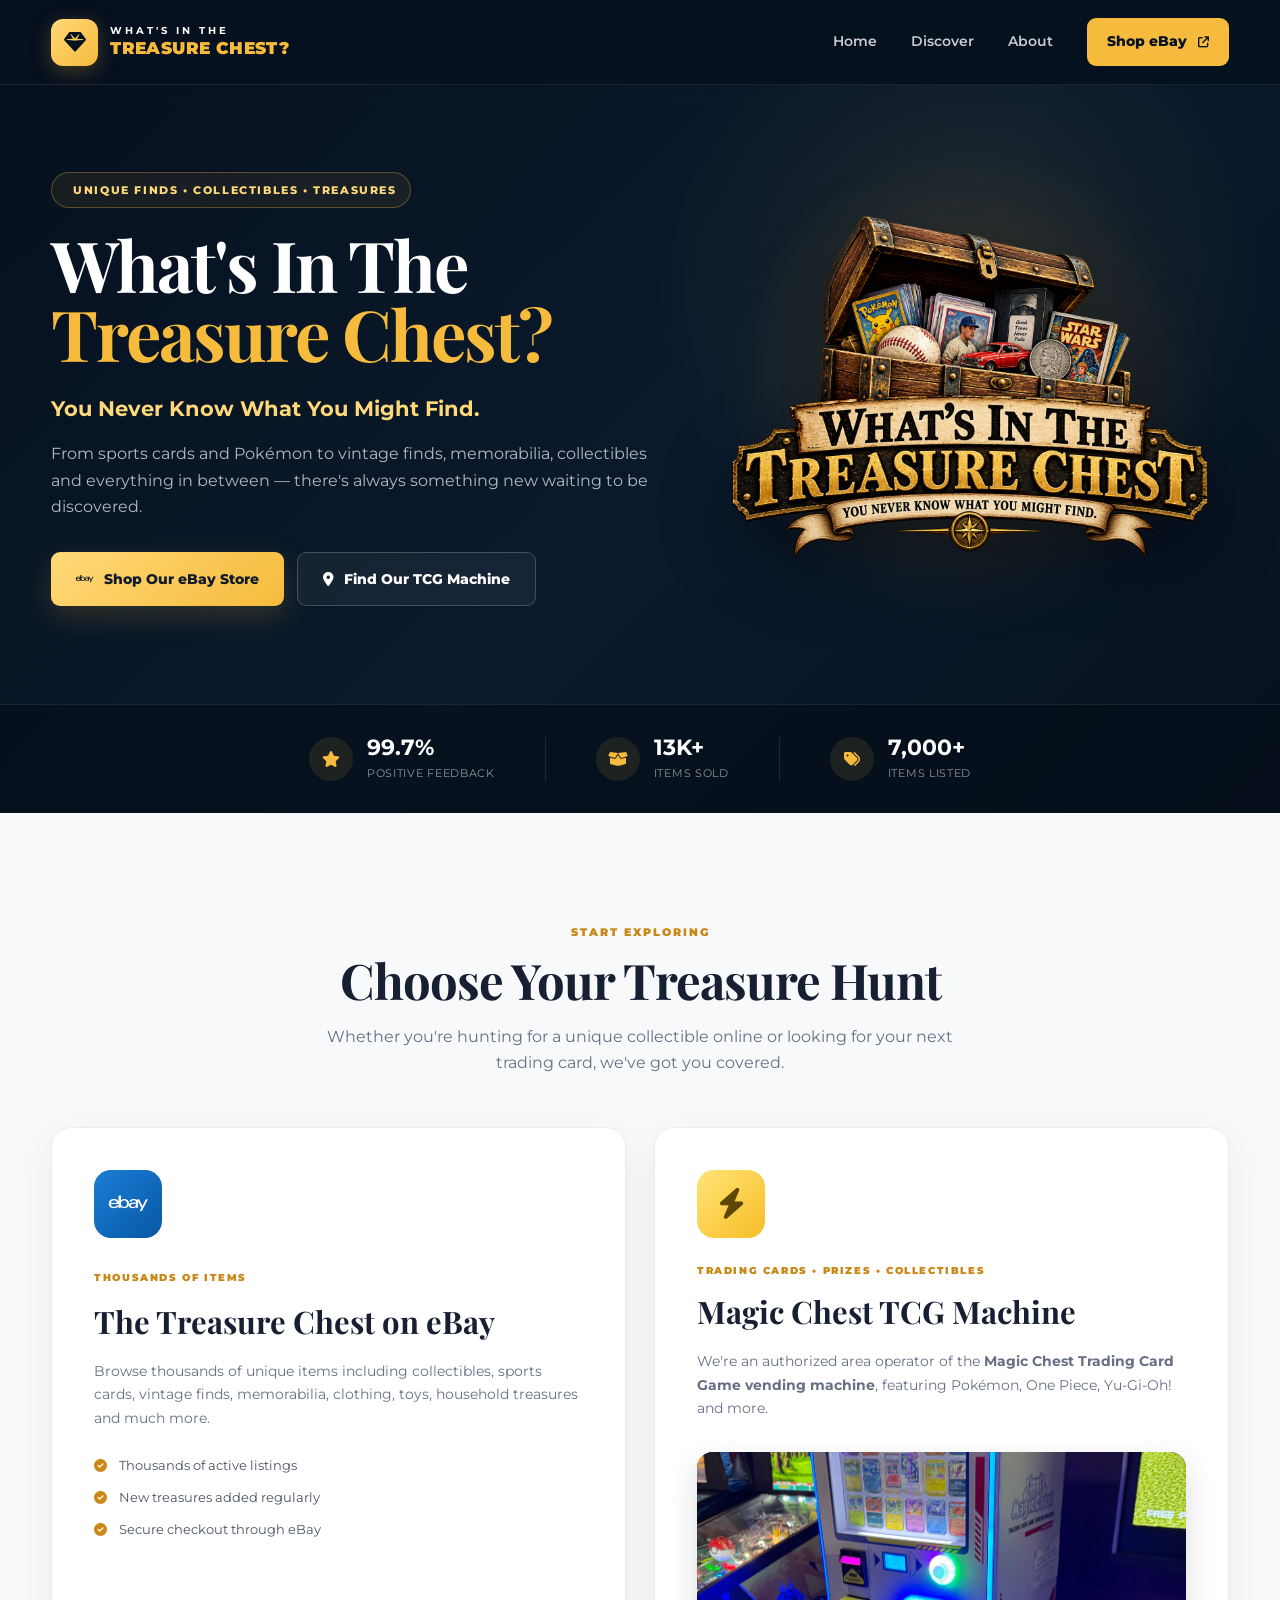
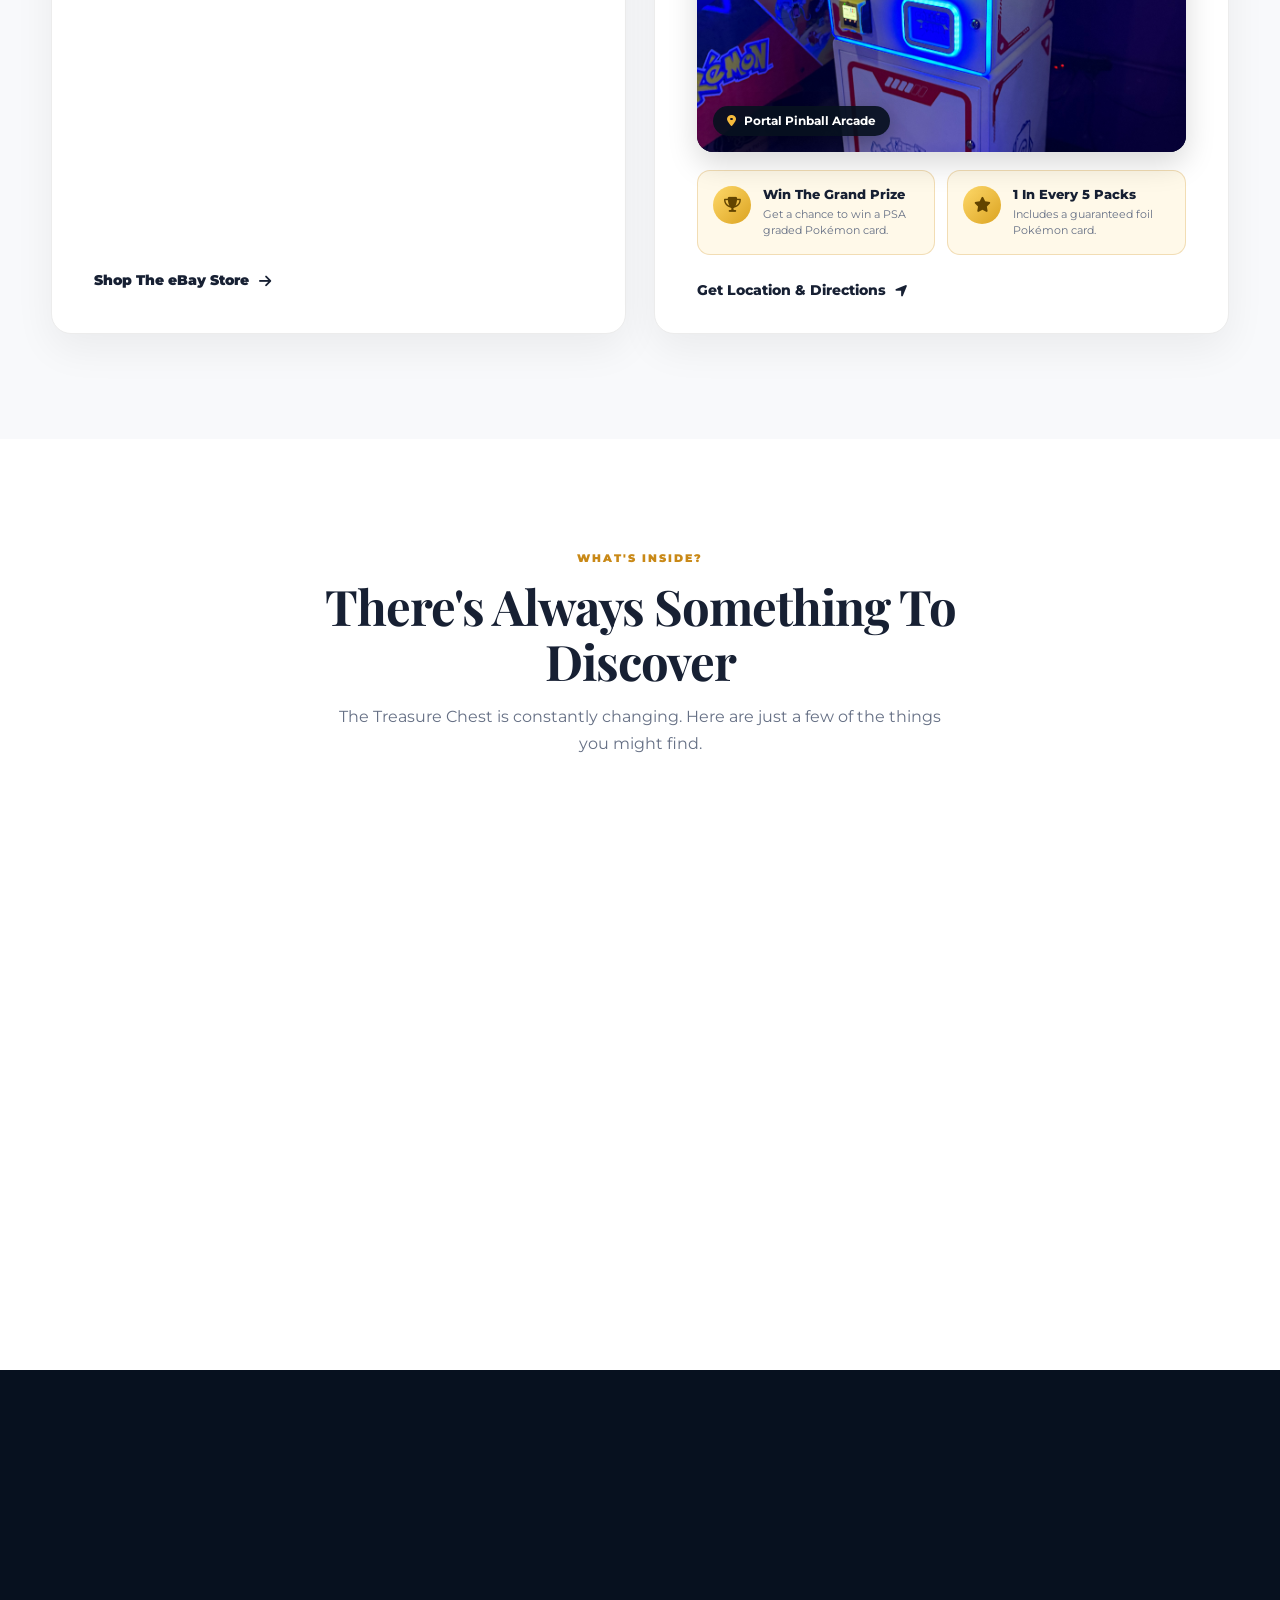
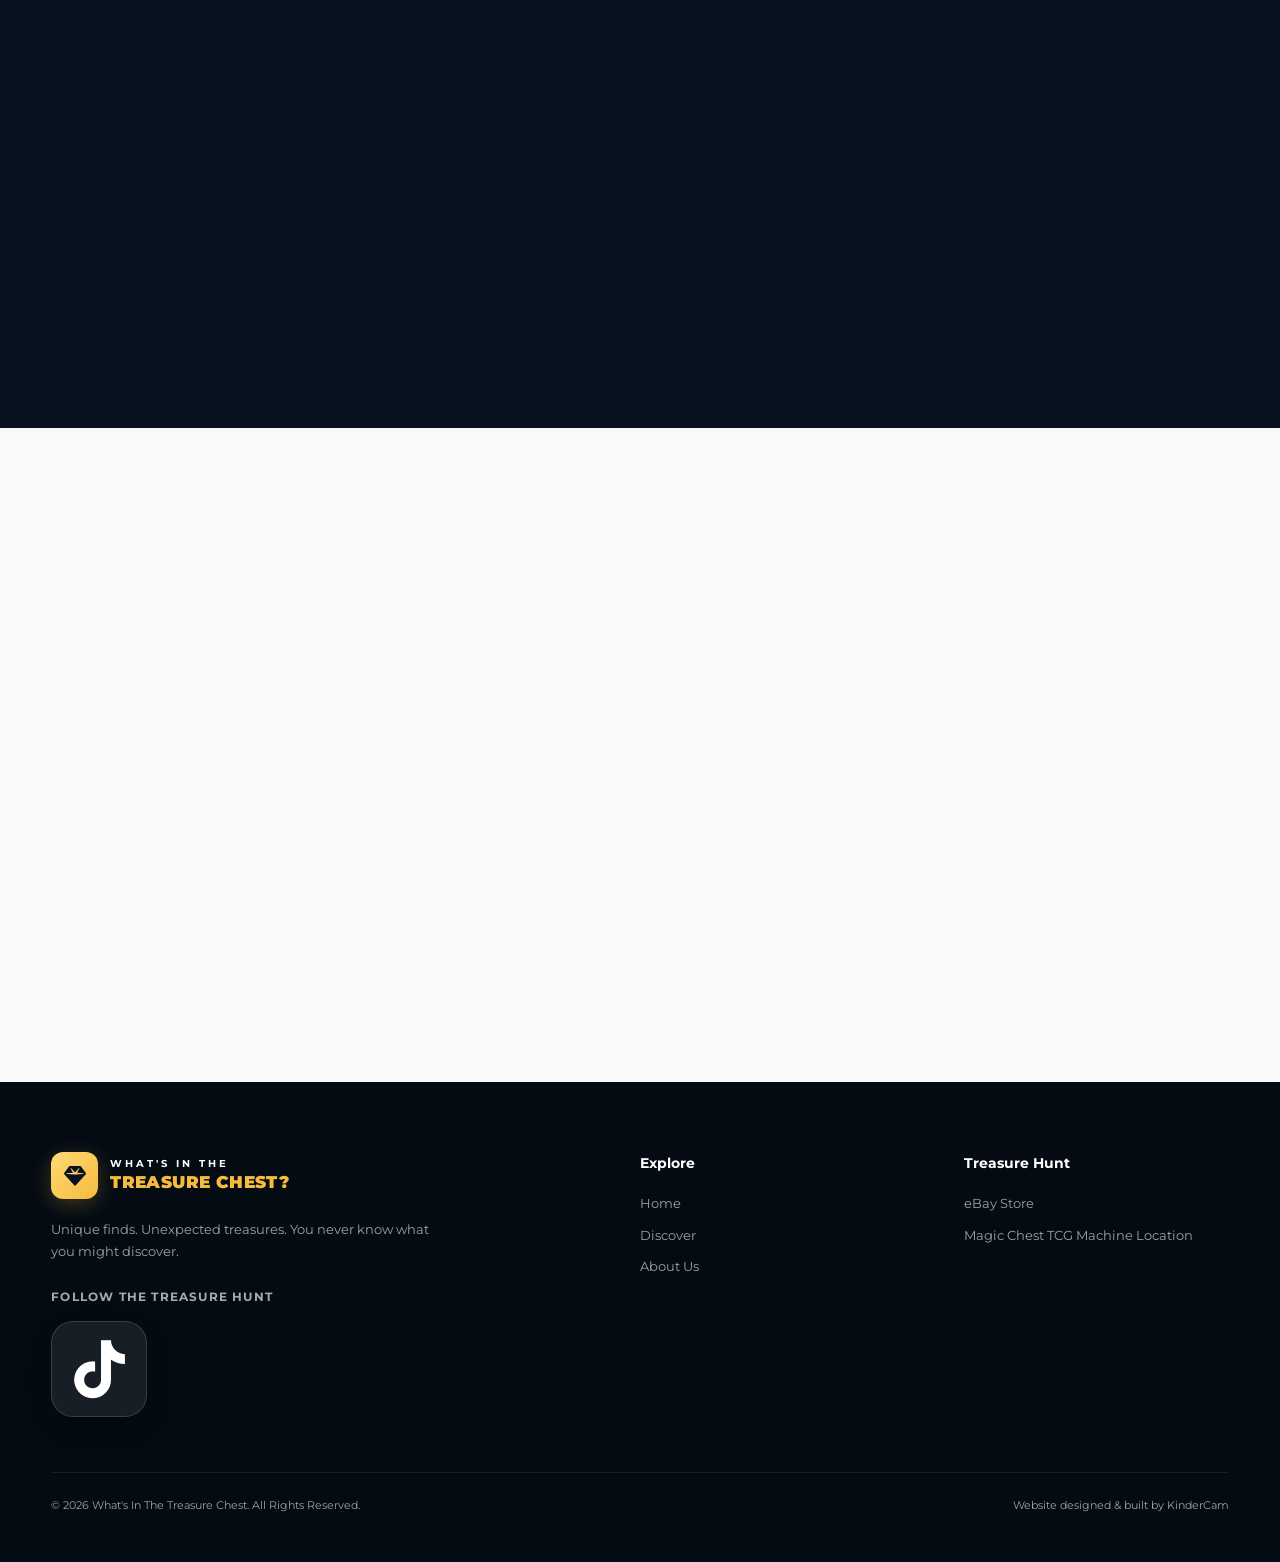
==== commit b7a5d850: "Add files via upload" ====
--- a/index.html
+++ b/index.html
@@ -1136,59 +1136,38 @@
      FOOTER
 ===================================================== -->
 
-<footer class="site-footer">
-
-    <div class="container footer-grid">
-
-
-        <!-- FOOTER BRAND -->
-
-        <div class="footer-brand">
-
-
-            <a href="#home"
-               class="brand">
-
-
-                <div class="brand-icon">
-
-                    <i class="fa-solid fa-gem"></i>
-
-                </div>
-
-
-                <div class="brand-text">
-
-
-                    <span class="brand-small">
-
-                        WHAT'S IN THE
-
-                    </span>
-
-
-                    <span class="brand-large">
-
-                        TREASURE CHEST?
-
-                    </span>
-
-
-                </div>
-
-
-            </a>
-
-
-            <p>
-
-                Unique finds. Unexpected treasures.
-                You never know what you might discover.
-
-            </p>
-
-
+    <footer class="site-footer">
+
+        <div class="container footer-grid">
+
+
+            <!-- FOOTER BRAND -->
+
+<div class="footer-brand">
+    <a href="#home" class="brand">
+        <div class="brand-icon"><i class="fa-solid fa-gem"></i></div>
+        <div class="brand-text">
+            <span class="brand-small">WHAT'S IN THE</span>
+            <span class="brand-large">TREASURE CHEST?</span>
         </div>
+    </a>
+
+    <p>Unique finds. Unexpected treasures. You never know what you might discover.</p>
+
+    <div class="footer-social">
+        <span>Follow The Treasure Hunt</span>
+
+        <a
+            href="https://www.tiktok.com/@wittc9?_r=1&_t=ZP-99vL0ftOHz4"
+            target="_blank"
+            rel="noopener noreferrer"
+            class="tiktok-link"
+            aria-label="Follow What's In The Treasure Chest on TikTok"
+        >
+            <i class="fa-brands fa-tiktok"></i>
+        </a>
+    </div>
+</div>
 
 
 
--- a/style.css
+++ b/style.css
@@ -1,2391 +1,2465 @@
-/* =====================================================
-   WHAT'S IN THE TREASURE CHEST
-   Main Stylesheet
-===================================================== */
-
-:root {
-
-    --navy: #07111f;
-    --navy-light: #0d1c2f;
-    --navy-card: #10243a;
-
-    --gold: #f6bb3c;
-    --gold-light: #ffd978;
-    --gold-dark: #c98917;
-
-    --cream: #fffaf0;
-    --white: #ffffff;
-
-    --text: #172033;
-    --muted: #667085;
-
-    --border: #e8e8e8;
-
-    --shadow:
-        0 20px 50px rgba(0, 0, 0, 0.12);
-
-    --shadow-large:
-        0 30px 80px rgba(0, 0, 0, 0.18);
-
-}
-
-
-/* =====================================================
-   RESET
-===================================================== */
-
-* {
-    margin: 0;
-    padding: 0;
-    box-sizing: border-box;
-}
-
-html {
-    scroll-behavior: smooth;
-}
-
-body {
-
-    font-family: "Montserrat", sans-serif;
-
-    color: var(--text);
-
-    background: #ffffff;
-
-    line-height: 1.65;
-
-    overflow-x: hidden;
-
-}
-
-img {
-    max-width: 100%;
-}
-
-a {
-    text-decoration: none;
-    color: inherit;
-}
-
-button {
-    font: inherit;
-}
-
-.container {
-
-    width: min(1180px, 92%);
-
-    margin: 0 auto;
-
-}
-
-
-/* =====================================================
-   HEADER
-===================================================== */
-
-.site-header {
-
-    position: fixed;
-
-    top: 0;
-    left: 0;
-
-    width: 100%;
-
-    z-index: 1000;
-
-    background: rgba(7, 17, 31, 0.96);
-
-    backdrop-filter: blur(14px);
-
-    border-bottom:
-        1px solid rgba(255, 255, 255, 0.08);
-
-}
-
-.nav-container {
-
-    min-height: 84px;
-
-    display: flex;
-
-    align-items: center;
-
-    justify-content: space-between;
-
-}
-
-
-/* BRAND */
-
-.brand {
-
-    display: flex;
-
-    align-items: center;
-
-    gap: 12px;
-
-}
-
-.brand-icon {
-
-    width: 47px;
-    height: 47px;
-
-    border-radius: 12px;
-
-    display: flex;
-
-    align-items: center;
-    justify-content: center;
-
-    color: var(--navy);
-
-    font-size: 22px;
-
-    background:
-        linear-gradient(
-            135deg,
-            var(--gold-light),
-            var(--gold)
-        );
-
-    box-shadow:
-        0 5px 20px rgba(246, 187, 60, 0.25);
-
-}
-
-.brand-text {
-
-    display: flex;
-
-    flex-direction: column;
-
-    line-height: 1.05;
-
-}
-
-.brand-small {
-
-    color: #ffffff;
-
-    font-size: 10px;
-
-    letter-spacing: 3px;
-
-    font-weight: 700;
-
-}
-
-.brand-large {
-
-    margin-top: 4px;
-
-    color: var(--gold);
-
-    font-size: 17px;
-
-    font-weight: 900;
-
-    letter-spacing: .4px;
-
-}
-
-
-/* NAVIGATION */
-
-.main-nav {
-
-    display: flex;
-
-    align-items: center;
-
-    gap: 34px;
-
-}
-
-.main-nav > a {
-
-    color: rgba(255, 255, 255, .78);
-
-    font-size: 14px;
-
-    font-weight: 600;
-
-    transition: .25s ease;
-
-}
-
-.main-nav > a:hover {
-
-    color: var(--gold);
-
-}
-
-.main-nav .nav-shop-btn {
-
-    padding: 12px 20px;
-
-    border-radius: 9px;
-
-    color: var(--navy);
-
-    background: var(--gold);
-
-    font-weight: 800;
-
-}
-
-.main-nav .nav-shop-btn:hover {
-
-    color: var(--navy);
-
-    background: var(--gold-light);
-
-    transform: translateY(-2px);
-
-}
-
-.nav-shop-btn i {
-    margin-left: 7px;
-    font-size: 11px;
-}
-
-
-/* MOBILE BUTTON */
-
-.mobile-menu-btn {
-
-    display: none;
-
-    border: 0;
-
-    background: none;
-
-    color: #ffffff;
-
-    font-size: 25px;
-
-    cursor: pointer;
-
-}
-
-
-/* =====================================================
-   HERO
-===================================================== */
-
-.hero {
-
-    position: relative;
-
-    min-height: 800px;
-
-    padding-top: 84px;
-
-    color: #ffffff;
-
-    background:
-
-        radial-gradient(
-            circle at 75% 35%,
-            rgba(246, 187, 60, .10),
-            transparent 28%
-        ),
-
-        linear-gradient(
-            135deg,
-            #06101d 0%,
-            #0a1a2c 55%,
-            #07111f 100%
-        );
-
-    overflow: hidden;
-
-}
-
-
-/* subtle pattern */
-
-.hero::before {
-
-    content: "";
-
-    position: absolute;
-
-    inset: 0;
-
-    opacity: .12;
-
-    background-image:
-
-        linear-gradient(
-            rgba(255,255,255,.04) 1px,
-            transparent 1px
-        ),
-
-        linear-gradient(
-            90deg,
-            rgba(255,255,255,.04) 1px,
-            transparent 1px
-        );
-
-    background-size: 50px 50px;
-
-    mask-image:
-        linear-gradient(
-            to bottom,
-            black,
-            transparent 85%
-        );
-
-}
-
-.hero-container {
-
-    position: relative;
-
-    z-index: 5;
-
-    min-height: 620px;
-
-    display: grid;
-
-    grid-template-columns:
-        1.08fr .92fr;
-
-    align-items: center;
-
-    gap: 50px;
-
-    padding-top: 55px;
-
-    padding-bottom: 65px;
-
-}
-
-
-/* HERO TEXT */
-
-.eyebrow {
-
-    display: inline-flex;
-
-    align-items: center;
-
-    gap: 8px;
-
-    padding: 8px 13px;
-
-    margin-bottom: 22px;
-
-    border:
-        1px solid rgba(246, 187, 60, .3);
-
-    border-radius: 100px;
-
-    background:
-        rgba(246, 187, 60, .07);
-
-    color: var(--gold-light);
-
-    font-size: 11px;
-
-    font-weight: 800;
-
-    letter-spacing: 1.6px;
-
-}
-
-.hero h1 {
-
-    max-width: 690px;
-
-    font-family:
-        "Playfair Display",
-        serif;
-
-    font-size:
-        clamp(48px, 5.5vw, 78px);
-
-    line-height: .98;
-
-    letter-spacing: -2px;
-
-}
-
-.hero h1 span {
-
-    display: block;
-
-    color: var(--gold);
-
-}
-
-.hero-tagline {
-
-    margin-top: 24px;
-
-    color: var(--gold-light);
-
-    font-size: 21px;
-
-    font-weight: 700;
-
-}
-
-.hero-description {
-
-    max-width: 620px;
-
-    margin-top: 15px;
-
-    color:
-        rgba(255, 255, 255, .70);
-
-    font-size: 16px;
-
-}
-
-.hero-buttons {
-
-    margin-top: 32px;
-
-    display: flex;
-
-    flex-wrap: wrap;
-
-    gap: 13px;
-
-}
-
-
-/* BUTTONS */
-
-.btn {
-
-    min-height: 54px;
-
-    padding: 0 25px;
-
-    border-radius: 9px;
-
-    display: inline-flex;
-
-    align-items: center;
-
-    justify-content: center;
-
-    gap: 10px;
-
-    font-size: 14px;
-
-    font-weight: 800;
-
-    transition:
-        transform .25s ease,
-        box-shadow .25s ease,
-        background .25s ease;
-
-}
-
-.btn:hover {
-
-    transform:
-        translateY(-3px);
-
-}
-
-.btn-gold {
-
-    color: #121b29;
-
-    background:
-        linear-gradient(
-            135deg,
-            var(--gold-light),
-            var(--gold)
-        );
-
-    box-shadow:
-        0 10px 30px
-        rgba(246, 187, 60, .18);
-
-}
-
-.btn-gold:hover {
-
-    box-shadow:
-        0 14px 35px
-        rgba(246, 187, 60, .30);
-
-}
-
-.btn-outline {
-
-    color: #ffffff;
-
-    border:
-        1px solid
-        rgba(255, 255, 255, .20);
-
-    background:
-        rgba(255, 255, 255, .05);
-
-}
-
-.btn-outline:hover {
-
-    border-color: var(--gold);
-
-    background:
-        rgba(246, 187, 60, .08);
-
-}
-
-.btn-large {
-
-    min-height: 60px;
-
-    padding:
-        0 32px;
-
-}
-
-
-/* =====================================================
-   TREASURE CHEST LOGO
-===================================================== */
-
-.hero-art {
-    position: relative;
-    min-height: 500px;
-
-    display: flex;
-    align-items: center;
-    justify-content: center;
-}
-
-/* Soft glow behind logo */
-
-.logo-glow {
-    position: absolute;
-
-    width: 500px;
-    height: 500px;
-
-    border-radius: 50%;
-
-    background:
-        radial-gradient(
-            circle,
-            rgba(246, 187, 60, 0.18) 0%,
-            rgba(246, 187, 60, 0.07) 35%,
-            transparent 70%
-        );
-
-    filter: blur(10px);
-
-    animation: logoGlow 5s ease-in-out infinite;
-}
-
-
-/* Main Logo */
-
-.hero-logo {
-    position: relative;
-    z-index: 2;
-
-    width: 100%;
-    max-width: 600px;
-    height: auto;
-
-    display: block;
-
-    filter:
-        drop-shadow(
-            0 25px 35px
-            rgba(0, 0, 0, 0.40)
-        );
-
-    transition:
-        transform 0.4s ease,
-        filter 0.4s ease;
-}
-
-
-/* Very subtle hover */
-
-.hero-logo:hover {
-    transform: translateY(-5px) scale(1.01);
-
-    filter:
-        drop-shadow(
-            0 32px 42px
-            rgba(0, 0, 0, 0.48)
-        );
-}
-
-
-/* Glow animation */
-
-@keyframes logoGlow {
-
-    0%,
-    100% {
-        transform: scale(0.95);
-        opacity: 0.65;
-    }
-
-    50% {
-        transform: scale(1.08);
-        opacity: 1;
-    }
-
-}
-
-
-/* =====================================================
-   LOGO RESPONSIVE
-===================================================== */
-
-@media (max-width: 1000px) {
-
-    .hero-art {
-        min-height: 440px;
-    }
-
-    .hero-logo {
-        max-width: 570px;
-    }
-
-    .logo-glow {
-        width: 440px;
-        height: 440px;
-    }
-
-}
-
-
-@media (max-width: 760px) {
-
-    .hero-art {
-        min-height: 360px;
-        margin-top: 20px;
-    }
-
-    .hero-logo {
-        width: 100%;
-        max-width: 500px;
-    }
-
-    .logo-glow {
-        width: 330px;
-        height: 330px;
-    }
-
-}
-
-
-@media (max-width: 480px) {
-
-    .hero-art {
-        min-height: 300px;
-    }
-
-    .hero-logo {
-        max-width: 390px;
-    }
-
-    .logo-glow {
-        width: 280px;
-        height: 280px;
-    }
-
-}
-
-
-
-/* =====================================================
-   TRUST BAR
-===================================================== */
-
-.trust-wrap {
-
-    position: relative;
-
-    z-index: 10;
-
-    border-top:
-        1px solid
-        rgba(255,255,255,.08);
-
-    background:
-        rgba(4,13,24,.62);
-
-}
-
-.trust-bar {
-
-    min-height: 108px;
-
-    display: flex;
-
-    align-items: center;
-
-    justify-content: center;
-
-    gap: 50px;
-
-}
-
-.trust-item {
-
-    display: flex;
-
-    align-items: center;
-
-    gap: 14px;
-
-}
-
-.trust-icon {
-
-    width: 44px;
-
-    height: 44px;
-
-    border-radius: 50%;
-
-    display: flex;
-
-    align-items: center;
-
-    justify-content: center;
-
-    color: var(--gold);
-
-    background:
-        rgba(246,187,60,.10);
-
-}
-
-.trust-item strong {
-
-    display: block;
-
-    color: #ffffff;
-
-    font-size: 22px;
-
-    line-height: 1.1;
-
-}
-
-.trust-item span {
-
-    display: block;
-
-    margin-top: 3px;
-
-    color:
-        rgba(255,255,255,.55);
-
-    font-size: 11px;
-
-    text-transform: uppercase;
-
-    letter-spacing: .7px;
-
-}
-
-.trust-divider {
-
-    width: 1px;
-
-    height: 45px;
-
-    background:
-        rgba(255,255,255,.10);
-
-}
-
-
-/* =====================================================
-   COMMON SECTION STYLES
-===================================================== */
-
-.section-heading {
-
-    max-width: 720px;
-
-    margin:
-        0 auto 50px;
-
-    text-align: center;
-
-}
-
-.section-kicker {
-
-    display: inline-block;
-
-    margin-bottom: 12px;
-
-    color: var(--gold-dark);
-
-    font-size: 11px;
-
-    font-weight: 900;
-
-    letter-spacing: 2px;
-
-}
-
-.section-heading h2,
-.about-content h2,
-.cta-content h2 {
-
-    font-family:
-        "Playfair Display",
-        serif;
-
-    font-size:
-        clamp(35px, 4vw, 49px);
-
-    line-height: 1.12;
-
-    letter-spacing: -1px;
-
-}
-
-.section-heading p {
-
-    max-width: 630px;
-
-    margin:
-        16px auto 0;
-
-    color: var(--muted);
-
-}
-
-
-/* =====================================================
-   DESTINATIONS
-===================================================== */
-
-.discover-section {
-
-    padding:
-        105px 0;
-
-    background:
-        #f8f9fb;
-
-}
-
-.destination-grid {
-
-    display: grid;
-
-    grid-template-columns:
-        repeat(2, 1fr);
-
-    gap: 28px;
-
-}
-
-.destination-card {
-
-    position: relative;
-
-    min-height: 500px;
-
-    padding: 42px;
-
-    border-radius: 20px;
-
-    background: #ffffff;
-
-    border:
-        1px solid #ececec;
-
-    box-shadow:
-        0 15px 40px
-        rgba(0,0,0,.06);
-
-    overflow: hidden;
-
-    transition:
-        transform .3s ease,
-        box-shadow .3s ease;
-
-}
-
-.destination-card:hover {
-
-    transform:
-        translateY(-7px);
-
-    box-shadow:
-        var(--shadow);
-
-}
-
-.destination-icon {
-
-    width: 68px;
-
-    height: 68px;
-
-    margin-bottom: 25px;
-
-    border-radius: 17px;
-
-    display: flex;
-
-    align-items: center;
-
-    justify-content: center;
-
-    font-size: 31px;
-
-}
-
-.ebay-icon {
-
-    color: #ffffff;
-
-    background:
-        linear-gradient(
-            135deg,
-            #1c7ed6,
-            #0757a4
-        );
-
-}
-
-.pokemon-icon {
-
-    color: #5e4700;
-
-    background:
-        linear-gradient(
-            135deg,
-            #ffe477,
-            #f7bd26
-        );
-
-}
-
-.card-label {
-
-    color: var(--gold-dark);
-
-    font-size: 10px;
-
-    font-weight: 900;
-
-    letter-spacing: 1.6px;
-
-}
-
-.destination-card h3 {
-
-    margin-top: 7px;
-
-    font-family:
-        "Playfair Display",
-        serif;
-
-    font-size: 31px;
-
-}
-
-.destination-card > p {
-
-    margin-top: 13px;
-
-    color: var(--muted);
-
-    font-size: 14px;
-
-}
-
-.card-features {
-
-    margin:
-        25px 0 34px;
-
-    list-style: none;
-
-}
-
-.card-features li {
-
-    margin: 11px 0;
-
-    color: #4b5563;
-
-    font-size: 13px;
-
-}
-
-.card-features i {
-
-    margin-right: 9px;
-
-    color: var(--gold-dark);
-
-}
-
-.card-link {
-
-    position: absolute;
-
-    left: 42px;
-
-    bottom: 40px;
-
-    display: inline-flex;
-
-    align-items: center;
-
-    gap: 10px;
-
-    color: #172033;
-
-    font-size: 14px;
-
-    font-weight: 900;
-
-}
-
-.card-link i {
-
-    transition:
-        transform .25s ease;
-
-}
-
-.card-link:hover {
-
-    color: var(--gold-dark);
-
-}
-
-.card-link:hover i {
-
-    transform:
-        translateX(6px);
-
-}
-
-
-/* POKEMON CARDS */
-
-.pokemon-visual {
-
-    position: relative;
-
-    width: 210px;
-
-    height: 145px;
-
-    margin:
-        28px auto 55px;
-
-}
-
-.poke-card {
-
-    position: absolute;
-
-    width: 95px;
-
-    height: 130px;
-
-    border-radius: 9px;
-
-    display: flex;
-
-    align-items: center;
-
-    justify-content: center;
-
-    border:
-        5px solid #f5d75a;
-
-    box-shadow:
-        0 12px 25px
-        rgba(0,0,0,.15);
-
-}
-
-.card-back-one {
-
-    left: 17px;
-
-    top: 10px;
-
-    transform:
-        rotate(-17deg);
-
-    color: #f5d75a;
-
-    background: #2557a7;
-
-}
-
-.card-back-two {
-
-    right: 15px;
-
-    top: 9px;
-
-    transform:
-        rotate(17deg);
-
-    color: #f5d75a;
-
-    background: #2455a1;
-
-}
-
-.card-front {
-
-    left: 58px;
-
-    top: 0;
-
-    background:
-        linear-gradient(
-            #f8d746 0 18%,
-            #f2f2e9 18% 100%
-        );
-
-}
-
-.poke-ball {
-
-    width: 58px;
-
-    height: 58px;
-
-    position: relative;
-
-    border:
-        4px solid #263238;
-
-    border-radius: 50%;
-
-    background:
-        linear-gradient(
-            #e5483d 0 46%,
-            #263238 46% 54%,
-            #f7f7f7 54%
-        );
-
-}
-
-.poke-ball span {
-
-    position: absolute;
-
-    left: 50%;
-
-    top: 50%;
-
-    width: 17px;
-
-    height: 17px;
-
-    transform:
-        translate(-50%, -50%);
-
-    border:
-        4px solid #263238;
-
-    border-radius: 50%;
-
-    background: white;
-
-}
-
-
-/* =====================================================
-   CATEGORIES
-===================================================== */
-
-.categories-section {
-
-    padding:
-        105px 0;
-
-}
-
-.category-grid {
-
-    display: grid;
-
-    grid-template-columns:
-        repeat(3, 1fr);
-
-    gap: 18px;
-
-}
-
-.category-card {
-
-    padding: 30px;
-
-    min-height: 220px;
-
-    border-radius: 15px;
-
-    border:
-        1px solid #ececec;
-
-    background: #ffffff;
-
-    transition:
-        transform .3s ease,
-        box-shadow .3s ease,
-        border .3s ease;
-
-}
-
-.category-card:hover {
-
-    transform:
-        translateY(-6px);
-
-    border-color:
-        rgba(201,137,23,.4);
-
-    box-shadow:
-        0 18px 40px
-        rgba(0,0,0,.08);
-
-}
-
-.category-icon {
-
-    width: 51px;
-
-    height: 51px;
-
-    margin-bottom: 20px;
-
-    border-radius: 12px;
-
-    display: flex;
-
-    align-items: center;
-
-    justify-content: center;
-
-    color: var(--gold-dark);
-
-    font-size: 21px;
-
-    background:
-        #fff6df;
-
-}
-
-.category-card h3 {
-
-    font-size: 18px;
-
-    font-weight: 800;
-
-}
-
-.category-card p {
-
-    margin-top: 7px;
-
-    color: var(--muted);
-
-    font-size: 13px;
-
-}
-
-
-/* =====================================================
-   ABOUT
-===================================================== */
-
-.about-section {
-
-    padding:
-        110px 0;
-
-    background:
-        var(--navy);
-
-    color: #ffffff;
-
-}
-
-.about-grid {
-
-    display: grid;
-
-    grid-template-columns:
-        .9fr 1.1fr;
-
-    align-items: center;
-
-    gap: 80px;
-
-}
-
-.about-art {
-
-    display: flex;
-
-    justify-content: center;
-
-}
-
-.about-box {
-
-    width: 380px;
-
-    min-height: 380px;
-
-    padding: 45px;
-
-    border-radius: 30px;
-
-    display: flex;
-
-    flex-direction: column;
-
-    align-items: center;
-
-    justify-content: center;
-
-    text-align: center;
-
-    background:
-
-        radial-gradient(
-            circle at 50% 25%,
-            rgba(246,187,60,.18),
-            transparent 35%
-        ),
-
-        linear-gradient(
-            135deg,
-            #102840,
-            #091725
-        );
-
-    border:
-        1px solid
-        rgba(246,187,60,.16);
-
-    box-shadow:
-        0 30px 60px
-        rgba(0,0,0,.30);
-
-}
-
-.main-gem {
-
-    margin-bottom: 25px;
-
-    color: var(--gold);
-
-    font-size: 72px;
-
-    filter:
-        drop-shadow(
-            0 10px 18px
-            rgba(246,187,60,.25)
-        );
-
-}
-
-.about-small {
-
-    color:
-        rgba(255,255,255,.60);
-
-    font-size: 10px;
-
-    font-weight: 800;
-
-    letter-spacing: 2.5px;
-
-}
-
-.about-box strong {
-
-    margin-top: 7px;
-
-    color: var(--gold-light);
-
-    font-family:
-        "Playfair Display",
-        serif;
-
-    font-size: 30px;
-
-    line-height: 1.15;
-
-}
-
-.mini-gems {
-
-    margin-top: 22px;
-
-    display: flex;
-
-    gap: 14px;
-
-    color: var(--gold);
-
-    font-size: 12px;
-
-}
-
-.about-content h2 {
-
-    max-width: 580px;
-
-}
-
-.about-content p {
-
-    max-width: 620px;
-
-    margin-top: 17px;
-
-    color:
-        rgba(255,255,255,.65);
-
-}
-
-.about-content p strong {
-
-    color: var(--gold-light);
-
-}
-
-.about-content .btn {
-
-    margin-top: 30px;
-
-}
-
-
-/* =====================================================
-   CTA
-===================================================== */
-
-.cta-section {
-
-    padding:
-        100px 0;
-
-    background:
-        #f8f9fb;
-
-}
-
-.cta-box {
-
-    position: relative;
-
-    padding:
-        75px 40px;
-
-    border-radius: 24px;
-
-    text-align: center;
-
-    color: #ffffff;
-
-    background:
-
-        radial-gradient(
-            circle at 20% 20%,
-            rgba(246,187,60,.12),
-            transparent 30%
-        ),
-
-        linear-gradient(
-            135deg,
-            #0a1b2d,
-            #07111f
-        );
-
-    overflow: hidden;
-
-    box-shadow:
-        var(--shadow-large);
-
-}
-
-.cta-content {
-
-    position: relative;
-
-    z-index: 3;
-
-    max-width: 760px;
-
-    margin: auto;
-
-}
-
-.cta-content h2 {
-
-    margin: 0 auto;
-
-}
-
-.cta-content p {
-
-    max-width: 590px;
-
-    margin:
-        18px auto 28px;
-
-    color:
-        rgba(255,255,255,.65);
-
-}
-
-.cta-spark {
-
-    position: absolute;
-
-    color:
-        rgba(246,187,60,.25);
-
-}
-
-.sparkle-one {
-
-    left: 8%;
-
-    top: 25%;
-
-    font-size: 50px;
-
-}
-
-.sparkle-two {
-
-    right: 8%;
-
-    bottom: 20%;
-
-    font-size: 34px;
-
-}
-
-
-/* =====================================================
-   FOOTER
-===================================================== */
-
-.site-footer {
-
-    padding:
-        70px 0 25px;
-
-    color:
-        rgba(255,255,255,.62);
-
-    background:
-        #040b13;
-
-}
-
-.footer-grid {
-
-    display: grid;
-
-    grid-template-columns:
-        2fr 1fr 1fr;
-
-    gap: 60px;
-
-    padding-bottom: 55px;
-
-}
-
-.footer-brand p {
-
-    max-width: 380px;
-
-    margin-top: 20px;
-
-    font-size: 13px;
-
-}
-
-.footer-links {
-
-    display: flex;
-
-    flex-direction: column;
-
-    gap: 10px;
-
-}
-
-.footer-links h3 {
-
-    margin-bottom: 8px;
-
-    color: #ffffff;
-
-    font-size: 14px;
-
-}
-
-.footer-links a {
-
-    font-size: 13px;
-
-    transition: .2s ease;
-
-}
-
-.footer-links a:hover {
-
-    color: var(--gold);
-
-}
-
-.footer-bottom {
-
-    min-height: 65px;
-
-    display: flex;
-
-    align-items: center;
-
-    justify-content: space-between;
-
-    gap: 20px;
-
-    border-top:
-        1px solid
-        rgba(255,255,255,.08);
-
-    font-size: 11px;
-
-}
-
-.footer-note i {
-
-    margin-left: 5px;
-
-    color: var(--gold);
-
-}
-
-
-/* =====================================================
-   SCROLL REVEAL
-===================================================== */
-
-.reveal {
-
-    opacity: 0;
-
-    transform:
-        translateY(25px);
-
-    transition:
-        opacity .7s ease,
-        transform .7s ease;
-
-}
-
-.reveal-visible {
-
-    opacity: 1;
-
-    transform:
-        translateY(0);
-
-}
-
-
-/* =====================================================
-   RESPONSIVE
-===================================================== */
-
-@media (max-width: 1000px) {
-
-    .hero-container {
-
-        grid-template-columns: 1fr;
-
-        text-align: center;
-
-        padding-top: 80px;
-
-    }
-
-    .hero-content {
-
-        max-width: 760px;
-
-        margin: auto;
-
-    }
-
-    .hero-description {
-
-        margin-left: auto;
-
-        margin-right: auto;
-
-    }
-
-    .hero-buttons {
-
-        justify-content: center;
-
-    }
-
-    .hero-art {
-
-        height: 390px;
-
-    }
-
-    .destination-grid {
-
-        grid-template-columns: 1fr;
-
-    }
-
-    .category-grid {
-
-        grid-template-columns:
-            repeat(2, 1fr);
-
-    }
-
-    .about-grid {
-
-        grid-template-columns: 1fr;
-
-        gap: 55px;
-
-        text-align: center;
-
-    }
-
-    .about-content h2,
-    .about-content p {
-
-        margin-left: auto;
-
-        margin-right: auto;
-
-    }
-
-}
-
-
-@media (max-width: 760px) {
-
-    .nav-container {
-
-        min-height: 72px;
-
-    }
-
-    .brand-large {
-
-        font-size: 14px;
-
-    }
-
-    .brand-small {
-
-        font-size: 8px;
-
-    }
-
-    .brand-icon {
-
-        width: 40px;
-
-        height: 40px;
-
-    }
-
-    .mobile-menu-btn {
-
-        display: block;
-
-    }
-
-    .main-nav {
-
-        position: absolute;
-
-        top: 72px;
-
-        left: 0;
-
-        width: 100%;
-
-        padding: 25px 4% 30px;
-
-        display: none;
-
-        flex-direction: column;
-
-        align-items: stretch;
-
-        gap: 0;
-
-        background: #07111f;
-
-        border-top:
-            1px solid
-            rgba(255,255,255,.08);
-
-        box-shadow:
-            0 20px 30px
-            rgba(0,0,0,.25);
-
-    }
-
-    .main-nav.active {
-
-        display: flex;
-
-    }
-
-    .main-nav > a {
-
-        padding: 13px 5px;
-
-    }
-
-    .main-nav .nav-shop-btn {
-
-        margin-top: 10px;
-
-        text-align: center;
-
-    }
-
-
-    /* HERO */
-
-    .hero {
-
-        padding-top: 72px;
-
-    }
-
-    .hero-container {
-
-        padding-top: 60px;
-
-        padding-bottom: 35px;
-
-    }
-
-    .hero h1 {
-
-        font-size: 48px;
-
-        letter-spacing: -1.5px;
-
-    }
-
-    .hero-tagline {
-
-        font-size: 18px;
-
-    }
-
-    .hero-description {
-
-        font-size: 14px;
-
-    }
-
-    .hero-buttons {
-
-        flex-direction: column;
-
-    }
-
-    .btn {
-
-        width: 100%;
-
-    }
-
-    .hero-art {
-
-        height: 320px;
-
-    }
-
-    .chest {
-
-        transform:
-            scale(.78);
-
-    }
-
-    .treasure-rays {
-
-        width: 310px;
-
-        height: 310px;
-
-    }
-
-    .floating-item {
-
-        transform:
-            scale(.8);
-
-    }
-
-
-    /* TRUST */
-
-    .trust-bar {
-
-        padding:
-            30px 0;
-
-        flex-direction: column;
-
-        gap: 23px;
-
-    }
-
-    .trust-divider {
-
-        width: 100px;
-
-        height: 1px;
-
-    }
-
-    .trust-item {
-
-        width: 220px;
-
-    }
-
-
-    /* SECTIONS */
-
-    .discover-section,
-    .categories-section,
-    .about-section,
-    .cta-section {
-
-        padding:
-            75px 0;
-
-    }
-
-    .section-heading {
-
-        margin-bottom: 38px;
-
-    }
-
-    .section-heading h2,
-    .about-content h2,
-    .cta-content h2 {
-
-        font-size: 36px;
-
-    }
-
-    .destination-card {
-
-        padding: 30px;
-
-        min-height: 510px;
-
-    }
-
-    .card-link {
-
-        left: 30px;
-
-        bottom: 30px;
-
-    }
-
-    .category-grid {
-
-        grid-template-columns: 1fr;
-
-    }
-
-    .category-card {
-
-        min-height: auto;
-
-    }
-
-    .about-box {
-
-        width: min(100%, 350px);
-
-        min-height: 350px;
-
-    }
-
-    .cta-box {
-
-        padding:
-            60px 24px;
-
-    }
-
-    .sparkle-one,
-    .sparkle-two {
-
-        display: none;
-
-    }
-
-
-    /* FOOTER */
-
-    .footer-grid {
-
-        grid-template-columns: 1fr;
-
-        gap: 35px;
-
-    }
-
-    .footer-bottom {
-
-        padding-top: 22px;
-
-        flex-direction: column;
-
-        justify-content: center;
-
-        text-align: center;
-
-    }
-
-}
-
-
-@media (max-width: 420px) {
-
-    .brand-large {
-
-        font-size: 12px;
-
-    }
-
-    .hero h1 {
-
-        font-size: 41px;
-
-    }
-
-    .eyebrow {
-
-        font-size: 9px;
-
-        letter-spacing: 1px;
-
-    }
-
-    .destination-card {
-
-        padding: 25px;
-
-    }
-
-    .card-link {
-
-        left: 25px;
-
-    }
-
-}
-
-
-/* =====================================================
-   MAGIC CHEST CARD - FINAL FIX
-===================================================== */
-
-/* Allow this card to grow naturally */
-.magic-chest-card {
-    display: flex;
-    flex-direction: column;
-    height: auto;
-    min-height: 0;
-    padding-bottom: 32px;
-    overflow: visible;
-}
-
-
-/* MACHINE INTRO */
-
-.magic-chest-card .machine-intro {
-    margin-bottom: 22px;
-}
-
-
-/* =====================================================
-   MACHINE PHOTO
-===================================================== */
-
-.magic-chest-card .machine-photo {
-    position: relative;
-    width: 100%;
-    height: 300px;
-    margin: 10px 0 0;
-    border-radius: 16px;
-    overflow: hidden;
-    background: #0b1626;
-    box-shadow: 0 12px 30px rgba(0, 0, 0, 0.15);
-}
-
-.magic-chest-card .machine-photo img {
-    display: block;
-    width: 100%;
-    height: 100%;
-    object-fit: cover;
-    object-position: center 45%;
-    transition: transform 0.4s ease;
-}
-
-.magic-chest-card:hover .machine-photo img {
-    transform: scale(1.025);
-}
-
-
-/* LOCATION BADGE OVER PHOTO */
-
-.magic-chest-card .machine-photo-badge {
-    position: absolute;
-    left: 16px;
-    bottom: 16px;
-
-    display: inline-flex;
-    align-items: center;
-    gap: 8px;
-
-    width: auto;
-
-    padding: 9px 14px;
-
-    color: #ffffff;
-    background: rgba(7, 17, 31, 0.92);
-
-    border-radius: 100px;
-
-    font-size: 12px;
-    font-weight: 700;
-
-    line-height: 1;
-
-    box-shadow: 0 5px 18px rgba(0, 0, 0, 0.25);
-}
-
-.magic-chest-card .machine-photo-badge i {
-    color: var(--gold);
-}
-
-
-/* =====================================================
-   PRIZE BOXES
-===================================================== */
-
-.magic-chest-card .machine-prizes {
-    display: grid;
-    grid-template-columns: 1fr 1fr;
-    gap: 12px;
-
-    width: 100%;
-
-    margin: 18px 0 22px;
-}
-
-
-.magic-chest-card .prize-item {
-    display: flex;
-    align-items: flex-start;
-    gap: 12px;
-
-    min-width: 0;
-
-    padding: 15px;
-
-    background: #fff9e9;
-
-    border: 1px solid rgba(201, 137, 23, 0.25);
-    border-radius: 13px;
-}
-
-
-.magic-chest-card .prize-icon {
-    flex: 0 0 38px;
-
-    width: 38px;
-    height: 38px;
-
-    display: flex;
-    align-items: center;
-    justify-content: center;
-
-    border-radius: 50%;
-
-    color: #624400;
-
-    background: linear-gradient(
-        135deg,
-        #ffd96a,
-        #dba321
-    );
-
-    font-size: 15px;
-}
-
-
-.magic-chest-card .prize-item > div:last-child {
-    min-width: 0;
-}
-
-
-.magic-chest-card .prize-item strong {
-    display: block;
-
-    margin: 0 0 4px;
-
-    color: #172033;
-
-    font-size: 13px;
-    font-weight: 800;
-
-    line-height: 1.25;
-}
-
-
-.magic-chest-card .prize-item span {
-    display: block;
-
-    margin: 0;
-
-    color: #667085;
-
-    font-size: 11px;
-
-    line-height: 1.5;
-}
-
-
-/* =====================================================
-   DIRECTIONS BUTTON
-===================================================== */
-
-/*
-   Important:
-   The original card-link was positioned at the bottom
-   of the cards. We don't want that on this card.
-*/
-
-.magic-chest-card .card-link {
-    position: static !important;
-
-    display: inline-flex;
-    align-items: center;
-    gap: 9px;
-
-    width: fit-content;
-
-    margin-top: 0;
-
-    padding-top: 4px;
-
-    font-weight: 800;
-    line-height: 1.4;
-}
-
-
-.magic-chest-card .card-link i {
-    flex-shrink: 0;
-}
-
-
-/* =====================================================
-   MOBILE
-===================================================== */
-
-@media (max-width: 760px) {
-
-    .magic-chest-card {
-        padding-bottom: 28px;
-    }
-
-    .magic-chest-card .machine-photo {
-        height: 300px;
-    }
-
-    .magic-chest-card .machine-prizes {
-        grid-template-columns: 1fr;
-        gap: 10px;
-    }
-
-    .magic-chest-card .prize-item {
-        padding: 14px;
-    }
-
-    .magic-chest-card .prize-item strong {
-        font-size: 13px;
-    }
-
-    .magic-chest-card .prize-item span {
-        font-size: 11px;
-    }
-
-}
-
-
-/* VERY SMALL PHONES */
-
-@media (max-width: 480px) {
-
-    .magic-chest-card .machine-photo {
-        height: 260px;
-    }
-
-    .magic-chest-card .machine-photo-badge {
-        left: 12px;
-        bottom: 12px;
-
-        padding: 8px 11px;
-
-        font-size: 10px;
-    }
-
+/* =====================================================
+   WHAT'S IN THE TREASURE CHEST
+   Main Stylesheet
+===================================================== */
+
+:root {
+
+    --navy: #07111f;
+    --navy-light: #0d1c2f;
+    --navy-card: #10243a;
+
+    --gold: #f6bb3c;
+    --gold-light: #ffd978;
+    --gold-dark: #c98917;
+
+    --cream: #fffaf0;
+    --white: #ffffff;
+
+    --text: #172033;
+    --muted: #667085;
+
+    --border: #e8e8e8;
+
+    --shadow:
+        0 20px 50px rgba(0, 0, 0, 0.12);
+
+    --shadow-large:
+        0 30px 80px rgba(0, 0, 0, 0.18);
+
+}
+
+
+/* =====================================================
+   RESET
+===================================================== */
+
+* {
+    margin: 0;
+    padding: 0;
+    box-sizing: border-box;
+}
+
+html {
+    scroll-behavior: smooth;
+}
+
+body {
+
+    font-family: "Montserrat", sans-serif;
+
+    color: var(--text);
+
+    background: #ffffff;
+
+    line-height: 1.65;
+
+    overflow-x: hidden;
+
+}
+
+img {
+    max-width: 100%;
+}
+
+a {
+    text-decoration: none;
+    color: inherit;
+}
+
+button {
+    font: inherit;
+}
+
+.container {
+
+    width: min(1180px, 92%);
+
+    margin: 0 auto;
+
+}
+
+
+/* =====================================================
+   HEADER
+===================================================== */
+
+.site-header {
+
+    position: fixed;
+
+    top: 0;
+    left: 0;
+
+    width: 100%;
+
+    z-index: 1000;
+
+    background: rgba(7, 17, 31, 0.96);
+
+    backdrop-filter: blur(14px);
+
+    border-bottom:
+        1px solid rgba(255, 255, 255, 0.08);
+
+}
+
+.nav-container {
+
+    min-height: 84px;
+
+    display: flex;
+
+    align-items: center;
+
+    justify-content: space-between;
+
+}
+
+
+/* BRAND */
+
+.brand {
+
+    display: flex;
+
+    align-items: center;
+
+    gap: 12px;
+
+}
+
+.brand-icon {
+
+    width: 47px;
+    height: 47px;
+
+    border-radius: 12px;
+
+    display: flex;
+
+    align-items: center;
+    justify-content: center;
+
+    color: var(--navy);
+
+    font-size: 22px;
+
+    background:
+        linear-gradient(
+            135deg,
+            var(--gold-light),
+            var(--gold)
+        );
+
+    box-shadow:
+        0 5px 20px rgba(246, 187, 60, 0.25);
+
+}
+
+.brand-text {
+
+    display: flex;
+
+    flex-direction: column;
+
+    line-height: 1.05;
+
+}
+
+.brand-small {
+
+    color: #ffffff;
+
+    font-size: 10px;
+
+    letter-spacing: 3px;
+
+    font-weight: 700;
+
+}
+
+.brand-large {
+
+    margin-top: 4px;
+
+    color: var(--gold);
+
+    font-size: 17px;
+
+    font-weight: 900;
+
+    letter-spacing: .4px;
+
+}
+
+
+/* NAVIGATION */
+
+.main-nav {
+
+    display: flex;
+
+    align-items: center;
+
+    gap: 34px;
+
+}
+
+.main-nav > a {
+
+    color: rgba(255, 255, 255, .78);
+
+    font-size: 14px;
+
+    font-weight: 600;
+
+    transition: .25s ease;
+
+}
+
+.main-nav > a:hover {
+
+    color: var(--gold);
+
+}
+
+.main-nav .nav-shop-btn {
+
+    padding: 12px 20px;
+
+    border-radius: 9px;
+
+    color: var(--navy);
+
+    background: var(--gold);
+
+    font-weight: 800;
+
+}
+
+.main-nav .nav-shop-btn:hover {
+
+    color: var(--navy);
+
+    background: var(--gold-light);
+
+    transform: translateY(-2px);
+
+}
+
+.nav-shop-btn i {
+    margin-left: 7px;
+    font-size: 11px;
+}
+
+
+/* MOBILE BUTTON */
+
+.mobile-menu-btn {
+
+    display: none;
+
+    border: 0;
+
+    background: none;
+
+    color: #ffffff;
+
+    font-size: 25px;
+
+    cursor: pointer;
+
+}
+
+
+/* =====================================================
+   HERO
+===================================================== */
+
+.hero {
+
+    position: relative;
+
+    min-height: 800px;
+
+    padding-top: 84px;
+
+    color: #ffffff;
+
+    background:
+
+        radial-gradient(
+            circle at 75% 35%,
+            rgba(246, 187, 60, .10),
+            transparent 28%
+        ),
+
+        linear-gradient(
+            135deg,
+            #06101d 0%,
+            #0a1a2c 55%,
+            #07111f 100%
+        );
+
+    overflow: hidden;
+
+}
+
+
+/* subtle pattern */
+
+.hero::before {
+
+    content: "";
+
+    position: absolute;
+
+    inset: 0;
+
+    opacity: .12;
+
+    background-image:
+
+        linear-gradient(
+            rgba(255,255,255,.04) 1px,
+            transparent 1px
+        ),
+
+        linear-gradient(
+            90deg,
+            rgba(255,255,255,.04) 1px,
+            transparent 1px
+        );
+
+    background-size: 50px 50px;
+
+    mask-image:
+        linear-gradient(
+            to bottom,
+            black,
+            transparent 85%
+        );
+
+}
+
+.hero-container {
+
+    position: relative;
+
+    z-index: 5;
+
+    min-height: 620px;
+
+    display: grid;
+
+    grid-template-columns:
+        1.08fr .92fr;
+
+    align-items: center;
+
+    gap: 50px;
+
+    padding-top: 55px;
+
+    padding-bottom: 65px;
+
+}
+
+
+/* HERO TEXT */
+
+.eyebrow {
+
+    display: inline-flex;
+
+    align-items: center;
+
+    gap: 8px;
+
+    padding: 8px 13px;
+
+    margin-bottom: 22px;
+
+    border:
+        1px solid rgba(246, 187, 60, .3);
+
+    border-radius: 100px;
+
+    background:
+        rgba(246, 187, 60, .07);
+
+    color: var(--gold-light);
+
+    font-size: 11px;
+
+    font-weight: 800;
+
+    letter-spacing: 1.6px;
+
+}
+
+.hero h1 {
+
+    max-width: 690px;
+
+    font-family:
+        "Playfair Display",
+        serif;
+
+    font-size:
+        clamp(48px, 5.5vw, 78px);
+
+    line-height: .98;
+
+    letter-spacing: -2px;
+
+}
+
+.hero h1 span {
+
+    display: block;
+
+    color: var(--gold);
+
+}
+
+.hero-tagline {
+
+    margin-top: 24px;
+
+    color: var(--gold-light);
+
+    font-size: 21px;
+
+    font-weight: 700;
+
+}
+
+.hero-description {
+
+    max-width: 620px;
+
+    margin-top: 15px;
+
+    color:
+        rgba(255, 255, 255, .70);
+
+    font-size: 16px;
+
+}
+
+.hero-buttons {
+
+    margin-top: 32px;
+
+    display: flex;
+
+    flex-wrap: wrap;
+
+    gap: 13px;
+
+}
+
+
+/* BUTTONS */
+
+.btn {
+
+    min-height: 54px;
+
+    padding: 0 25px;
+
+    border-radius: 9px;
+
+    display: inline-flex;
+
+    align-items: center;
+
+    justify-content: center;
+
+    gap: 10px;
+
+    font-size: 14px;
+
+    font-weight: 800;
+
+    transition:
+        transform .25s ease,
+        box-shadow .25s ease,
+        background .25s ease;
+
+}
+
+.btn:hover {
+
+    transform:
+        translateY(-3px);
+
+}
+
+.btn-gold {
+
+    color: #121b29;
+
+    background:
+        linear-gradient(
+            135deg,
+            var(--gold-light),
+            var(--gold)
+        );
+
+    box-shadow:
+        0 10px 30px
+        rgba(246, 187, 60, .18);
+
+}
+
+.btn-gold:hover {
+
+    box-shadow:
+        0 14px 35px
+        rgba(246, 187, 60, .30);
+
+}
+
+.btn-outline {
+
+    color: #ffffff;
+
+    border:
+        1px solid
+        rgba(255, 255, 255, .20);
+
+    background:
+        rgba(255, 255, 255, .05);
+
+}
+
+.btn-outline:hover {
+
+    border-color: var(--gold);
+
+    background:
+        rgba(246, 187, 60, .08);
+
+}
+
+.btn-large {
+
+    min-height: 60px;
+
+    padding:
+        0 32px;
+
+}
+
+
+/* =====================================================
+   TREASURE CHEST LOGO
+===================================================== */
+
+.hero-art {
+    position: relative;
+    min-height: 500px;
+
+    display: flex;
+    align-items: center;
+    justify-content: center;
+}
+
+/* Soft glow behind logo */
+
+.logo-glow {
+    position: absolute;
+
+    width: 500px;
+    height: 500px;
+
+    border-radius: 50%;
+
+    background:
+        radial-gradient(
+            circle,
+            rgba(246, 187, 60, 0.18) 0%,
+            rgba(246, 187, 60, 0.07) 35%,
+            transparent 70%
+        );
+
+    filter: blur(10px);
+
+    animation: logoGlow 5s ease-in-out infinite;
+}
+
+
+/* Main Logo */
+
+.hero-logo {
+    position: relative;
+    z-index: 2;
+
+    width: 100%;
+    max-width: 600px;
+    height: auto;
+
+    display: block;
+
+    filter:
+        drop-shadow(
+            0 25px 35px
+            rgba(0, 0, 0, 0.40)
+        );
+
+    transition:
+        transform 0.4s ease,
+        filter 0.4s ease;
+}
+
+
+/* Very subtle hover */
+
+.hero-logo:hover {
+    transform: translateY(-5px) scale(1.01);
+
+    filter:
+        drop-shadow(
+            0 32px 42px
+            rgba(0, 0, 0, 0.48)
+        );
+}
+
+
+/* Glow animation */
+
+@keyframes logoGlow {
+
+    0%,
+    100% {
+        transform: scale(0.95);
+        opacity: 0.65;
+    }
+
+    50% {
+        transform: scale(1.08);
+        opacity: 1;
+    }
+
+}
+
+
+/* =====================================================
+   LOGO RESPONSIVE
+===================================================== */
+
+@media (max-width: 1000px) {
+
+    .hero-art {
+        min-height: 440px;
+    }
+
+    .hero-logo {
+        max-width: 570px;
+    }
+
+    .logo-glow {
+        width: 440px;
+        height: 440px;
+    }
+
+}
+
+
+@media (max-width: 760px) {
+
+    .hero-art {
+        min-height: 360px;
+        margin-top: 20px;
+    }
+
+    .hero-logo {
+        width: 100%;
+        max-width: 500px;
+    }
+
+    .logo-glow {
+        width: 330px;
+        height: 330px;
+    }
+
+}
+
+
+@media (max-width: 480px) {
+
+    .hero-art {
+        min-height: 300px;
+    }
+
+    .hero-logo {
+        max-width: 390px;
+    }
+
+    .logo-glow {
+        width: 280px;
+        height: 280px;
+    }
+
+}
+
+
+
+/* =====================================================
+   TRUST BAR
+===================================================== */
+
+.trust-wrap {
+
+    position: relative;
+
+    z-index: 10;
+
+    border-top:
+        1px solid
+        rgba(255,255,255,.08);
+
+    background:
+        rgba(4,13,24,.62);
+
+}
+
+.trust-bar {
+
+    min-height: 108px;
+
+    display: flex;
+
+    align-items: center;
+
+    justify-content: center;
+
+    gap: 50px;
+
+}
+
+.trust-item {
+
+    display: flex;
+
+    align-items: center;
+
+    gap: 14px;
+
+}
+
+.trust-icon {
+
+    width: 44px;
+
+    height: 44px;
+
+    border-radius: 50%;
+
+    display: flex;
+
+    align-items: center;
+
+    justify-content: center;
+
+    color: var(--gold);
+
+    background:
+        rgba(246,187,60,.10);
+
+}
+
+.trust-item strong {
+
+    display: block;
+
+    color: #ffffff;
+
+    font-size: 22px;
+
+    line-height: 1.1;
+
+}
+
+.trust-item span {
+
+    display: block;
+
+    margin-top: 3px;
+
+    color:
+        rgba(255,255,255,.55);
+
+    font-size: 11px;
+
+    text-transform: uppercase;
+
+    letter-spacing: .7px;
+
+}
+
+.trust-divider {
+
+    width: 1px;
+
+    height: 45px;
+
+    background:
+        rgba(255,255,255,.10);
+
+}
+
+
+/* =====================================================
+   COMMON SECTION STYLES
+===================================================== */
+
+.section-heading {
+
+    max-width: 720px;
+
+    margin:
+        0 auto 50px;
+
+    text-align: center;
+
+}
+
+.section-kicker {
+
+    display: inline-block;
+
+    margin-bottom: 12px;
+
+    color: var(--gold-dark);
+
+    font-size: 11px;
+
+    font-weight: 900;
+
+    letter-spacing: 2px;
+
+}
+
+.section-heading h2,
+.about-content h2,
+.cta-content h2 {
+
+    font-family:
+        "Playfair Display",
+        serif;
+
+    font-size:
+        clamp(35px, 4vw, 49px);
+
+    line-height: 1.12;
+
+    letter-spacing: -1px;
+
+}
+
+.section-heading p {
+
+    max-width: 630px;
+
+    margin:
+        16px auto 0;
+
+    color: var(--muted);
+
+}
+
+
+/* =====================================================
+   DESTINATIONS
+===================================================== */
+
+.discover-section {
+
+    padding:
+        105px 0;
+
+    background:
+        #f8f9fb;
+
+}
+
+.destination-grid {
+
+    display: grid;
+
+    grid-template-columns:
+        repeat(2, 1fr);
+
+    gap: 28px;
+
+}
+
+.destination-card {
+
+    position: relative;
+
+    min-height: 500px;
+
+    padding: 42px;
+
+    border-radius: 20px;
+
+    background: #ffffff;
+
+    border:
+        1px solid #ececec;
+
+    box-shadow:
+        0 15px 40px
+        rgba(0,0,0,.06);
+
+    overflow: hidden;
+
+    transition:
+        transform .3s ease,
+        box-shadow .3s ease;
+
+}
+
+.destination-card:hover {
+
+    transform:
+        translateY(-7px);
+
+    box-shadow:
+        var(--shadow);
+
+}
+
+.destination-icon {
+
+    width: 68px;
+
+    height: 68px;
+
+    margin-bottom: 25px;
+
+    border-radius: 17px;
+
+    display: flex;
+
+    align-items: center;
+
+    justify-content: center;
+
+    font-size: 31px;
+
+}
+
+.ebay-icon {
+
+    color: #ffffff;
+
+    background:
+        linear-gradient(
+            135deg,
+            #1c7ed6,
+            #0757a4
+        );
+
+}
+
+.pokemon-icon {
+
+    color: #5e4700;
+
+    background:
+        linear-gradient(
+            135deg,
+            #ffe477,
+            #f7bd26
+        );
+
+}
+
+.card-label {
+
+    color: var(--gold-dark);
+
+    font-size: 10px;
+
+    font-weight: 900;
+
+    letter-spacing: 1.6px;
+
+}
+
+.destination-card h3 {
+
+    margin-top: 7px;
+
+    font-family:
+        "Playfair Display",
+        serif;
+
+    font-size: 31px;
+
+}
+
+.destination-card > p {
+
+    margin-top: 13px;
+
+    color: var(--muted);
+
+    font-size: 14px;
+
+}
+
+.card-features {
+
+    margin:
+        25px 0 34px;
+
+    list-style: none;
+
+}
+
+.card-features li {
+
+    margin: 11px 0;
+
+    color: #4b5563;
+
+    font-size: 13px;
+
+}
+
+.card-features i {
+
+    margin-right: 9px;
+
+    color: var(--gold-dark);
+
+}
+
+.card-link {
+
+    position: absolute;
+
+    left: 42px;
+
+    bottom: 40px;
+
+    display: inline-flex;
+
+    align-items: center;
+
+    gap: 10px;
+
+    color: #172033;
+
+    font-size: 14px;
+
+    font-weight: 900;
+
+}
+
+.card-link i {
+
+    transition:
+        transform .25s ease;
+
+}
+
+.card-link:hover {
+
+    color: var(--gold-dark);
+
+}
+
+.card-link:hover i {
+
+    transform:
+        translateX(6px);
+
+}
+
+
+/* POKEMON CARDS */
+
+.pokemon-visual {
+
+    position: relative;
+
+    width: 210px;
+
+    height: 145px;
+
+    margin:
+        28px auto 55px;
+
+}
+
+.poke-card {
+
+    position: absolute;
+
+    width: 95px;
+
+    height: 130px;
+
+    border-radius: 9px;
+
+    display: flex;
+
+    align-items: center;
+
+    justify-content: center;
+
+    border:
+        5px solid #f5d75a;
+
+    box-shadow:
+        0 12px 25px
+        rgba(0,0,0,.15);
+
+}
+
+.card-back-one {
+
+    left: 17px;
+
+    top: 10px;
+
+    transform:
+        rotate(-17deg);
+
+    color: #f5d75a;
+
+    background: #2557a7;
+
+}
+
+.card-back-two {
+
+    right: 15px;
+
+    top: 9px;
+
+    transform:
+        rotate(17deg);
+
+    color: #f5d75a;
+
+    background: #2455a1;
+
+}
+
+.card-front {
+
+    left: 58px;
+
+    top: 0;
+
+    background:
+        linear-gradient(
+            #f8d746 0 18%,
+            #f2f2e9 18% 100%
+        );
+
+}
+
+.poke-ball {
+
+    width: 58px;
+
+    height: 58px;
+
+    position: relative;
+
+    border:
+        4px solid #263238;
+
+    border-radius: 50%;
+
+    background:
+        linear-gradient(
+            #e5483d 0 46%,
+            #263238 46% 54%,
+            #f7f7f7 54%
+        );
+
+}
+
+.poke-ball span {
+
+    position: absolute;
+
+    left: 50%;
+
+    top: 50%;
+
+    width: 17px;
+
+    height: 17px;
+
+    transform:
+        translate(-50%, -50%);
+
+    border:
+        4px solid #263238;
+
+    border-radius: 50%;
+
+    background: white;
+
+}
+
+
+/* =====================================================
+   CATEGORIES
+===================================================== */
+
+.categories-section {
+
+    padding:
+        105px 0;
+
+}
+
+.category-grid {
+
+    display: grid;
+
+    grid-template-columns:
+        repeat(3, 1fr);
+
+    gap: 18px;
+
+}
+
+.category-card {
+
+    padding: 30px;
+
+    min-height: 220px;
+
+    border-radius: 15px;
+
+    border:
+        1px solid #ececec;
+
+    background: #ffffff;
+
+    transition:
+        transform .3s ease,
+        box-shadow .3s ease,
+        border .3s ease;
+
+}
+
+.category-card:hover {
+
+    transform:
+        translateY(-6px);
+
+    border-color:
+        rgba(201,137,23,.4);
+
+    box-shadow:
+        0 18px 40px
+        rgba(0,0,0,.08);
+
+}
+
+.category-icon {
+
+    width: 51px;
+
+    height: 51px;
+
+    margin-bottom: 20px;
+
+    border-radius: 12px;
+
+    display: flex;
+
+    align-items: center;
+
+    justify-content: center;
+
+    color: var(--gold-dark);
+
+    font-size: 21px;
+
+    background:
+        #fff6df;
+
+}
+
+.category-card h3 {
+
+    font-size: 18px;
+
+    font-weight: 800;
+
+}
+
+.category-card p {
+
+    margin-top: 7px;
+
+    color: var(--muted);
+
+    font-size: 13px;
+
+}
+
+
+/* =====================================================
+   ABOUT
+===================================================== */
+
+.about-section {
+
+    padding:
+        110px 0;
+
+    background:
+        var(--navy);
+
+    color: #ffffff;
+
+}
+
+.about-grid {
+
+    display: grid;
+
+    grid-template-columns:
+        .9fr 1.1fr;
+
+    align-items: center;
+
+    gap: 80px;
+
+}
+
+.about-art {
+
+    display: flex;
+
+    justify-content: center;
+
+}
+
+.about-box {
+
+    width: 380px;
+
+    min-height: 380px;
+
+    padding: 45px;
+
+    border-radius: 30px;
+
+    display: flex;
+
+    flex-direction: column;
+
+    align-items: center;
+
+    justify-content: center;
+
+    text-align: center;
+
+    background:
+
+        radial-gradient(
+            circle at 50% 25%,
+            rgba(246,187,60,.18),
+            transparent 35%
+        ),
+
+        linear-gradient(
+            135deg,
+            #102840,
+            #091725
+        );
+
+    border:
+        1px solid
+        rgba(246,187,60,.16);
+
+    box-shadow:
+        0 30px 60px
+        rgba(0,0,0,.30);
+
+}
+
+.main-gem {
+
+    margin-bottom: 25px;
+
+    color: var(--gold);
+
+    font-size: 72px;
+
+    filter:
+        drop-shadow(
+            0 10px 18px
+            rgba(246,187,60,.25)
+        );
+
+}
+
+.about-small {
+
+    color:
+        rgba(255,255,255,.60);
+
+    font-size: 10px;
+
+    font-weight: 800;
+
+    letter-spacing: 2.5px;
+
+}
+
+.about-box strong {
+
+    margin-top: 7px;
+
+    color: var(--gold-light);
+
+    font-family:
+        "Playfair Display",
+        serif;
+
+    font-size: 30px;
+
+    line-height: 1.15;
+
+}
+
+.mini-gems {
+
+    margin-top: 22px;
+
+    display: flex;
+
+    gap: 14px;
+
+    color: var(--gold);
+
+    font-size: 12px;
+
+}
+
+.about-content h2 {
+
+    max-width: 580px;
+
+}
+
+.about-content p {
+
+    max-width: 620px;
+
+    margin-top: 17px;
+
+    color:
+        rgba(255,255,255,.65);
+
+}
+
+.about-content p strong {
+
+    color: var(--gold-light);
+
+}
+
+.about-content .btn {
+
+    margin-top: 30px;
+
+}
+
+
+/* =====================================================
+   CTA
+===================================================== */
+
+.cta-section {
+
+    padding:
+        100px 0;
+
+    background:
+        #f8f9fb;
+
+}
+
+.cta-box {
+
+    position: relative;
+
+    padding:
+        75px 40px;
+
+    border-radius: 24px;
+
+    text-align: center;
+
+    color: #ffffff;
+
+    background:
+
+        radial-gradient(
+            circle at 20% 20%,
+            rgba(246,187,60,.12),
+            transparent 30%
+        ),
+
+        linear-gradient(
+            135deg,
+            #0a1b2d,
+            #07111f
+        );
+
+    overflow: hidden;
+
+    box-shadow:
+        var(--shadow-large);
+
+}
+
+.cta-content {
+
+    position: relative;
+
+    z-index: 3;
+
+    max-width: 760px;
+
+    margin: auto;
+
+}
+
+.cta-content h2 {
+
+    margin: 0 auto;
+
+}
+
+.cta-content p {
+
+    max-width: 590px;
+
+    margin:
+        18px auto 28px;
+
+    color:
+        rgba(255,255,255,.65);
+
+}
+
+.cta-spark {
+
+    position: absolute;
+
+    color:
+        rgba(246,187,60,.25);
+
+}
+
+.sparkle-one {
+
+    left: 8%;
+
+    top: 25%;
+
+    font-size: 50px;
+
+}
+
+.sparkle-two {
+
+    right: 8%;
+
+    bottom: 20%;
+
+    font-size: 34px;
+
+}
+
+
+/* =====================================================
+   FOOTER
+===================================================== */
+
+.site-footer {
+
+    padding:
+        70px 0 25px;
+
+    color:
+        rgba(255,255,255,.62);
+
+    background:
+        #040b13;
+
+}
+
+.footer-grid {
+
+    display: grid;
+
+    grid-template-columns:
+        2fr 1fr 1fr;
+
+    gap: 60px;
+
+    padding-bottom: 55px;
+
+}
+
+.footer-brand p {
+
+    max-width: 380px;
+
+    margin-top: 20px;
+
+    font-size: 13px;
+
+}
+
+.footer-links {
+
+    display: flex;
+
+    flex-direction: column;
+
+    gap: 10px;
+
+}
+
+.footer-links h3 {
+
+    margin-bottom: 8px;
+
+    color: #ffffff;
+
+    font-size: 14px;
+
+}
+
+.footer-links a {
+
+    font-size: 13px;
+
+    transition: .2s ease;
+
+}
+
+.footer-links a:hover {
+
+    color: var(--gold);
+
+}
+
+.footer-bottom {
+
+    min-height: 65px;
+
+    display: flex;
+
+    align-items: center;
+
+    justify-content: space-between;
+
+    gap: 20px;
+
+    border-top:
+        1px solid
+        rgba(255,255,255,.08);
+
+    font-size: 11px;
+
+}
+
+.footer-note i {
+
+    margin-left: 5px;
+
+    color: var(--gold);
+
+}
+
+
+/* =====================================================
+   SCROLL REVEAL
+===================================================== */
+
+.reveal {
+
+    opacity: 0;
+
+    transform:
+        translateY(25px);
+
+    transition:
+        opacity .7s ease,
+        transform .7s ease;
+
+}
+
+.reveal-visible {
+
+    opacity: 1;
+
+    transform:
+        translateY(0);
+
+}
+
+
+/* =====================================================
+   RESPONSIVE
+===================================================== */
+
+@media (max-width: 1000px) {
+
+    .hero-container {
+
+        grid-template-columns: 1fr;
+
+        text-align: center;
+
+        padding-top: 80px;
+
+    }
+
+    .hero-content {
+
+        max-width: 760px;
+
+        margin: auto;
+
+    }
+
+    .hero-description {
+
+        margin-left: auto;
+
+        margin-right: auto;
+
+    }
+
+    .hero-buttons {
+
+        justify-content: center;
+
+    }
+
+    .hero-art {
+
+        height: 390px;
+
+    }
+
+    .destination-grid {
+
+        grid-template-columns: 1fr;
+
+    }
+
+    .category-grid {
+
+        grid-template-columns:
+            repeat(2, 1fr);
+
+    }
+
+    .about-grid {
+
+        grid-template-columns: 1fr;
+
+        gap: 55px;
+
+        text-align: center;
+
+    }
+
+    .about-content h2,
+    .about-content p {
+
+        margin-left: auto;
+
+        margin-right: auto;
+
+    }
+
+}
+
+
+@media (max-width: 760px) {
+
+    .nav-container {
+
+        min-height: 72px;
+
+    }
+
+    .brand-large {
+
+        font-size: 14px;
+
+    }
+
+    .brand-small {
+
+        font-size: 8px;
+
+    }
+
+    .brand-icon {
+
+        width: 40px;
+
+        height: 40px;
+
+    }
+
+    .mobile-menu-btn {
+
+        display: block;
+
+    }
+
+    .main-nav {
+
+        position: absolute;
+
+        top: 72px;
+
+        left: 0;
+
+        width: 100%;
+
+        padding: 25px 4% 30px;
+
+        display: none;
+
+        flex-direction: column;
+
+        align-items: stretch;
+
+        gap: 0;
+
+        background: #07111f;
+
+        border-top:
+            1px solid
+            rgba(255,255,255,.08);
+
+        box-shadow:
+            0 20px 30px
+            rgba(0,0,0,.25);
+
+    }
+
+    .main-nav.active {
+
+        display: flex;
+
+    }
+
+    .main-nav > a {
+
+        padding: 13px 5px;
+
+    }
+
+    .main-nav .nav-shop-btn {
+
+        margin-top: 10px;
+
+        text-align: center;
+
+    }
+
+
+    /* HERO */
+
+    .hero {
+
+        padding-top: 72px;
+
+    }
+
+    .hero-container {
+
+        padding-top: 60px;
+
+        padding-bottom: 35px;
+
+    }
+
+    .hero h1 {
+
+        font-size: 48px;
+
+        letter-spacing: -1.5px;
+
+    }
+
+    .hero-tagline {
+
+        font-size: 18px;
+
+    }
+
+    .hero-description {
+
+        font-size: 14px;
+
+    }
+
+    .hero-buttons {
+
+        flex-direction: column;
+
+    }
+
+    .btn {
+
+        width: 100%;
+
+    }
+
+    .hero-art {
+
+        height: 320px;
+
+    }
+
+    .chest {
+
+        transform:
+            scale(.78);
+
+    }
+
+    .treasure-rays {
+
+        width: 310px;
+
+        height: 310px;
+
+    }
+
+    .floating-item {
+
+        transform:
+            scale(.8);
+
+    }
+
+
+    /* TRUST */
+
+    .trust-bar {
+
+        padding:
+            30px 0;
+
+        flex-direction: column;
+
+        gap: 23px;
+
+    }
+
+    .trust-divider {
+
+        width: 100px;
+
+        height: 1px;
+
+    }
+
+    .trust-item {
+
+        width: 220px;
+
+    }
+
+
+    /* SECTIONS */
+
+    .discover-section,
+    .categories-section,
+    .about-section,
+    .cta-section {
+
+        padding:
+            75px 0;
+
+    }
+
+    .section-heading {
+
+        margin-bottom: 38px;
+
+    }
+
+    .section-heading h2,
+    .about-content h2,
+    .cta-content h2 {
+
+        font-size: 36px;
+
+    }
+
+    .destination-card {
+
+        padding: 30px;
+
+        min-height: 510px;
+
+    }
+
+    .card-link {
+
+        left: 30px;
+
+        bottom: 30px;
+
+    }
+
+    .category-grid {
+
+        grid-template-columns: 1fr;
+
+    }
+
+    .category-card {
+
+        min-height: auto;
+
+    }
+
+    .about-box {
+
+        width: min(100%, 350px);
+
+        min-height: 350px;
+
+    }
+
+    .cta-box {
+
+        padding:
+            60px 24px;
+
+    }
+
+    .sparkle-one,
+    .sparkle-two {
+
+        display: none;
+
+    }
+
+
+    /* FOOTER */
+
+    .footer-grid {
+
+        grid-template-columns: 1fr;
+
+        gap: 35px;
+
+    }
+
+    .footer-bottom {
+
+        padding-top: 22px;
+
+        flex-direction: column;
+
+        justify-content: center;
+
+        text-align: center;
+
+    }
+
+}
+
+
+@media (max-width: 420px) {
+
+    .brand-large {
+
+        font-size: 12px;
+
+    }
+
+    .hero h1 {
+
+        font-size: 41px;
+
+    }
+
+    .eyebrow {
+
+        font-size: 9px;
+
+        letter-spacing: 1px;
+
+    }
+
+    .destination-card {
+
+        padding: 25px;
+
+    }
+
+    .card-link {
+
+        left: 25px;
+
+    }
+
+}
+
+
+/* =====================================================
+   MAGIC CHEST CARD - FINAL FIX
+===================================================== */
+
+/* Allow this card to grow naturally */
+.magic-chest-card {
+    display: flex;
+    flex-direction: column;
+    height: auto;
+    min-height: 0;
+    padding-bottom: 32px;
+    overflow: visible;
+}
+
+
+/* MACHINE INTRO */
+
+.magic-chest-card .machine-intro {
+    margin-bottom: 22px;
+}
+
+
+/* =====================================================
+   MACHINE PHOTO
+===================================================== */
+
+.magic-chest-card .machine-photo {
+    position: relative;
+    width: 100%;
+    height: 300px;
+    margin: 10px 0 0;
+    border-radius: 16px;
+    overflow: hidden;
+    background: #0b1626;
+    box-shadow: 0 12px 30px rgba(0, 0, 0, 0.15);
+}
+
+.magic-chest-card .machine-photo img {
+    display: block;
+    width: 100%;
+    height: 100%;
+    object-fit: cover;
+    object-position: center 45%;
+    transition: transform 0.4s ease;
+}
+
+.magic-chest-card:hover .machine-photo img {
+    transform: scale(1.025);
+}
+
+
+/* LOCATION BADGE OVER PHOTO */
+
+.magic-chest-card .machine-photo-badge {
+    position: absolute;
+    left: 16px;
+    bottom: 16px;
+
+    display: inline-flex;
+    align-items: center;
+    gap: 8px;
+
+    width: auto;
+
+    padding: 9px 14px;
+
+    color: #ffffff;
+    background: rgba(7, 17, 31, 0.92);
+
+    border-radius: 100px;
+
+    font-size: 12px;
+    font-weight: 700;
+
+    line-height: 1;
+
+    box-shadow: 0 5px 18px rgba(0, 0, 0, 0.25);
+}
+
+.magic-chest-card .machine-photo-badge i {
+    color: var(--gold);
+}
+
+
+/* =====================================================
+   PRIZE BOXES
+===================================================== */
+
+.magic-chest-card .machine-prizes {
+    display: grid;
+    grid-template-columns: 1fr 1fr;
+    gap: 12px;
+
+    width: 100%;
+
+    margin: 18px 0 22px;
+}
+
+
+.magic-chest-card .prize-item {
+    display: flex;
+    align-items: flex-start;
+    gap: 12px;
+
+    min-width: 0;
+
+    padding: 15px;
+
+    background: #fff9e9;
+
+    border: 1px solid rgba(201, 137, 23, 0.25);
+    border-radius: 13px;
+}
+
+
+.magic-chest-card .prize-icon {
+    flex: 0 0 38px;
+
+    width: 38px;
+    height: 38px;
+
+    display: flex;
+    align-items: center;
+    justify-content: center;
+
+    border-radius: 50%;
+
+    color: #624400;
+
+    background: linear-gradient(
+        135deg,
+        #ffd96a,
+        #dba321
+    );
+
+    font-size: 15px;
+}
+
+
+.magic-chest-card .prize-item > div:last-child {
+    min-width: 0;
+}
+
+
+.magic-chest-card .prize-item strong {
+    display: block;
+
+    margin: 0 0 4px;
+
+    color: #172033;
+
+    font-size: 13px;
+    font-weight: 800;
+
+    line-height: 1.25;
+}
+
+
+.magic-chest-card .prize-item span {
+    display: block;
+
+    margin: 0;
+
+    color: #667085;
+
+    font-size: 11px;
+
+    line-height: 1.5;
+}
+
+
+/* =====================================================
+   DIRECTIONS BUTTON
+===================================================== */
+
+/*
+   Important:
+   The original card-link was positioned at the bottom
+   of the cards. We don't want that on this card.
+*/
+
+.magic-chest-card .card-link {
+    position: static !important;
+
+    display: inline-flex;
+    align-items: center;
+    gap: 9px;
+
+    width: fit-content;
+
+    margin-top: 0;
+
+    padding-top: 4px;
+
+    font-weight: 800;
+    line-height: 1.4;
+}
+
+
+.magic-chest-card .card-link i {
+    flex-shrink: 0;
+}
+
+
+/* =====================================================
+   MOBILE
+===================================================== */
+
+@media (max-width: 760px) {
+
+    .magic-chest-card {
+        padding-bottom: 28px;
+    }
+
+    .magic-chest-card .machine-photo {
+        height: 300px;
+    }
+
+    .magic-chest-card .machine-prizes {
+        grid-template-columns: 1fr;
+        gap: 10px;
+    }
+
+    .magic-chest-card .prize-item {
+        padding: 14px;
+    }
+
+    .magic-chest-card .prize-item strong {
+        font-size: 13px;
+    }
+
+    .magic-chest-card .prize-item span {
+        font-size: 11px;
+    }
+
+}
+
+
+/* VERY SMALL PHONES */
+
+@media (max-width: 480px) {
+
+    .magic-chest-card .machine-photo {
+        height: 260px;
+    }
+
+    .magic-chest-card .machine-photo-badge {
+        left: 12px;
+        bottom: 12px;
+
+        padding: 8px 11px;
+
+        font-size: 10px;
+    }
+}
+
+/* =====================================================
+   FOOTER SOCIAL / TIKTOK
+===================================================== */
+
+.footer-social {
+    margin-top: 25px;
+}
+
+.footer-social > span {
+    display: block;
+    margin-bottom: 14px;
+    color: rgba(255, 255, 255, 0.65);
+    font-size: 12px;
+    font-weight: 700;
+    letter-spacing: 1.2px;
+    text-transform: uppercase;
+}
+
+.tiktok-link {
+    width: 96px;
+    height: 96px;
+    display: inline-flex;
+    align-items: center;
+    justify-content: center;
+    border-radius: 22px;
+    color: #ffffff;
+    background: rgba(255, 255, 255, 0.08);
+    border: 1px solid rgba(255, 255, 255, 0.15);
+    box-shadow: 0 10px 28px rgba(0, 0, 0, 0.18);
+    transition:
+        transform 0.25s ease,
+        background 0.25s ease,
+        color 0.25s ease,
+        border-color 0.25s ease,
+        box-shadow 0.25s ease;
+}
+
+.tiktok-link i,
+.tiktok-link .fa-tiktok {
+    display: block;
+    font-size: 58px !important;
+    line-height: 1;
+}
+
+.tiktok-link:hover {
+    transform: translateY(-5px) scale(1.04);
+    color: var(--navy);
+    background: var(--gold);
+    border-color: var(--gold);
+    box-shadow: 0 14px 32px rgba(246, 187, 60, 0.30);
+}
+
+.tiktok-link:focus-visible {
+    outline: 3px solid var(--gold-light);
+    outline-offset: 4px;
+}
+
+@media (max-width: 760px) {
+    .footer-social {
+        margin-top: 22px;
+    }
+
+    .tiktok-link {
+        width: 88px;
+        height: 88px;
+        border-radius: 20px;
+    }
+
+    .tiktok-link i,
+    .tiktok-link .fa-tiktok {
+        font-size: 52px !important;
+    }
+}
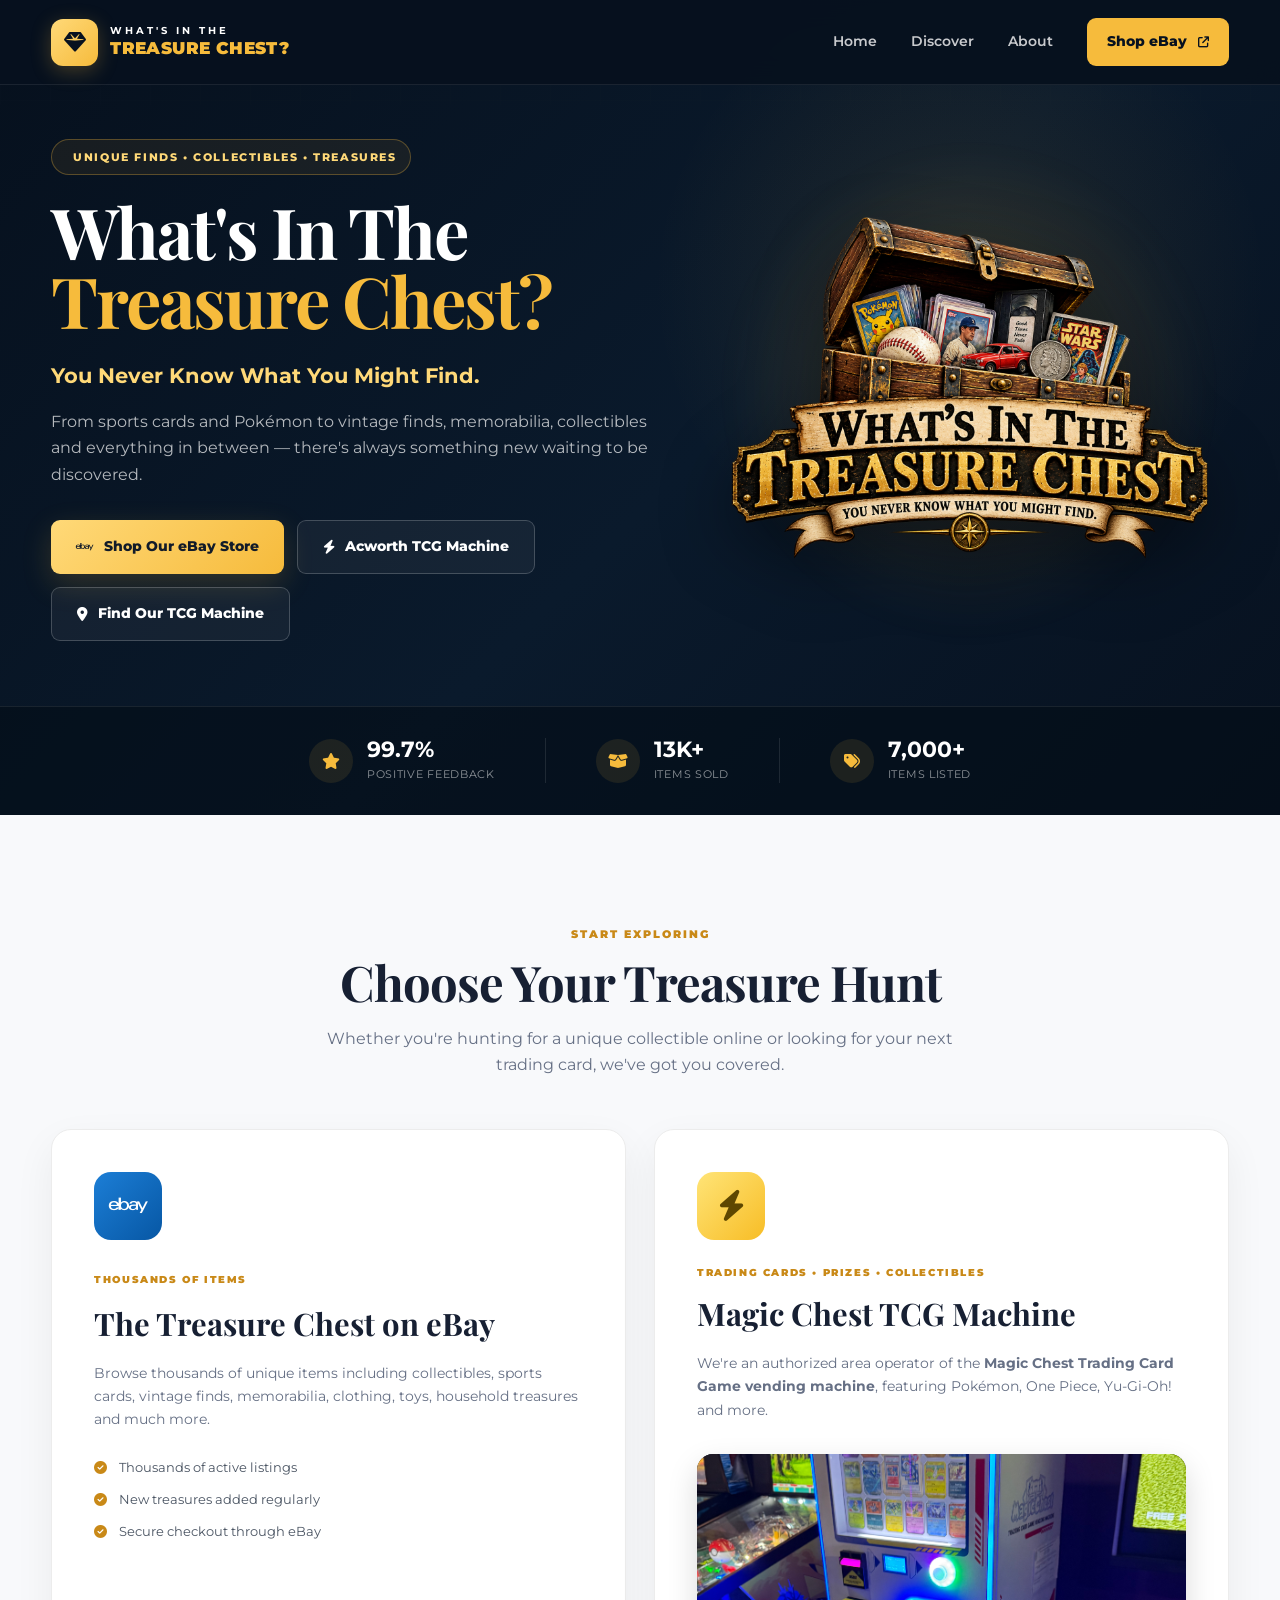
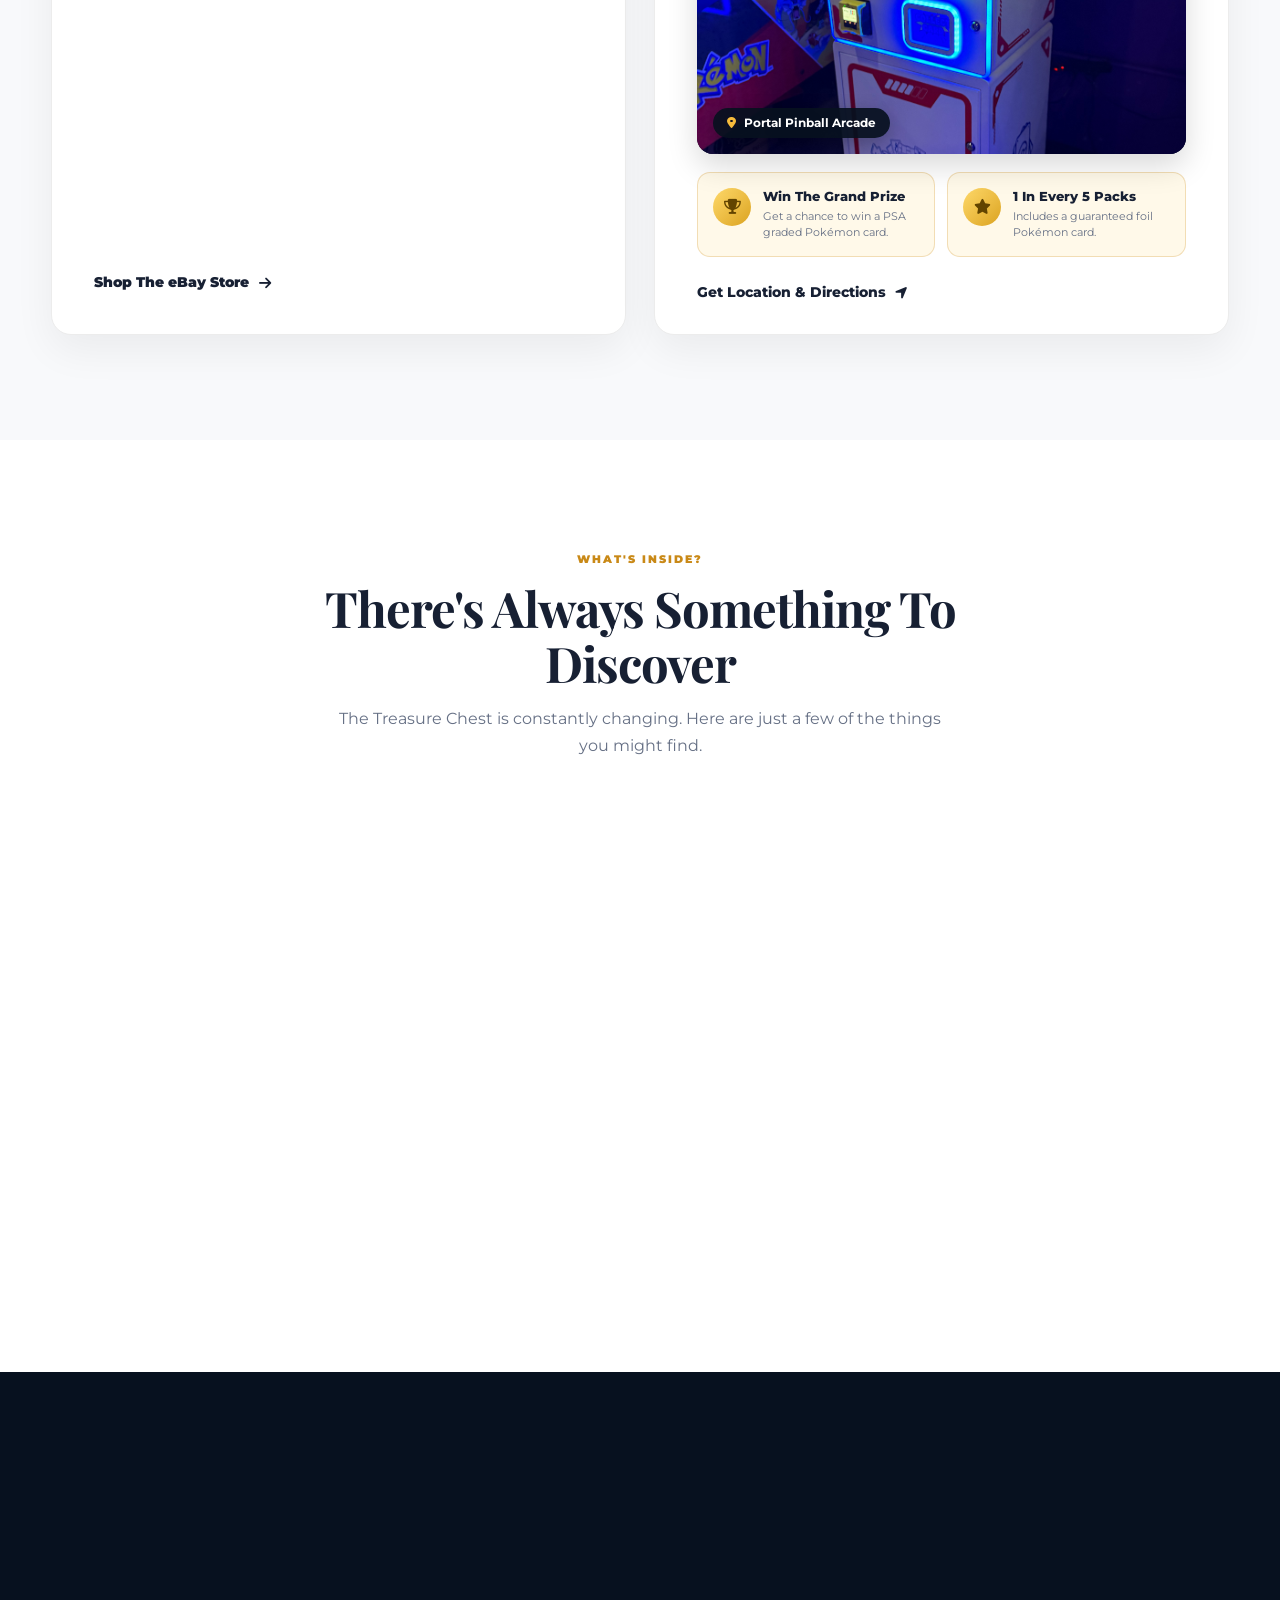
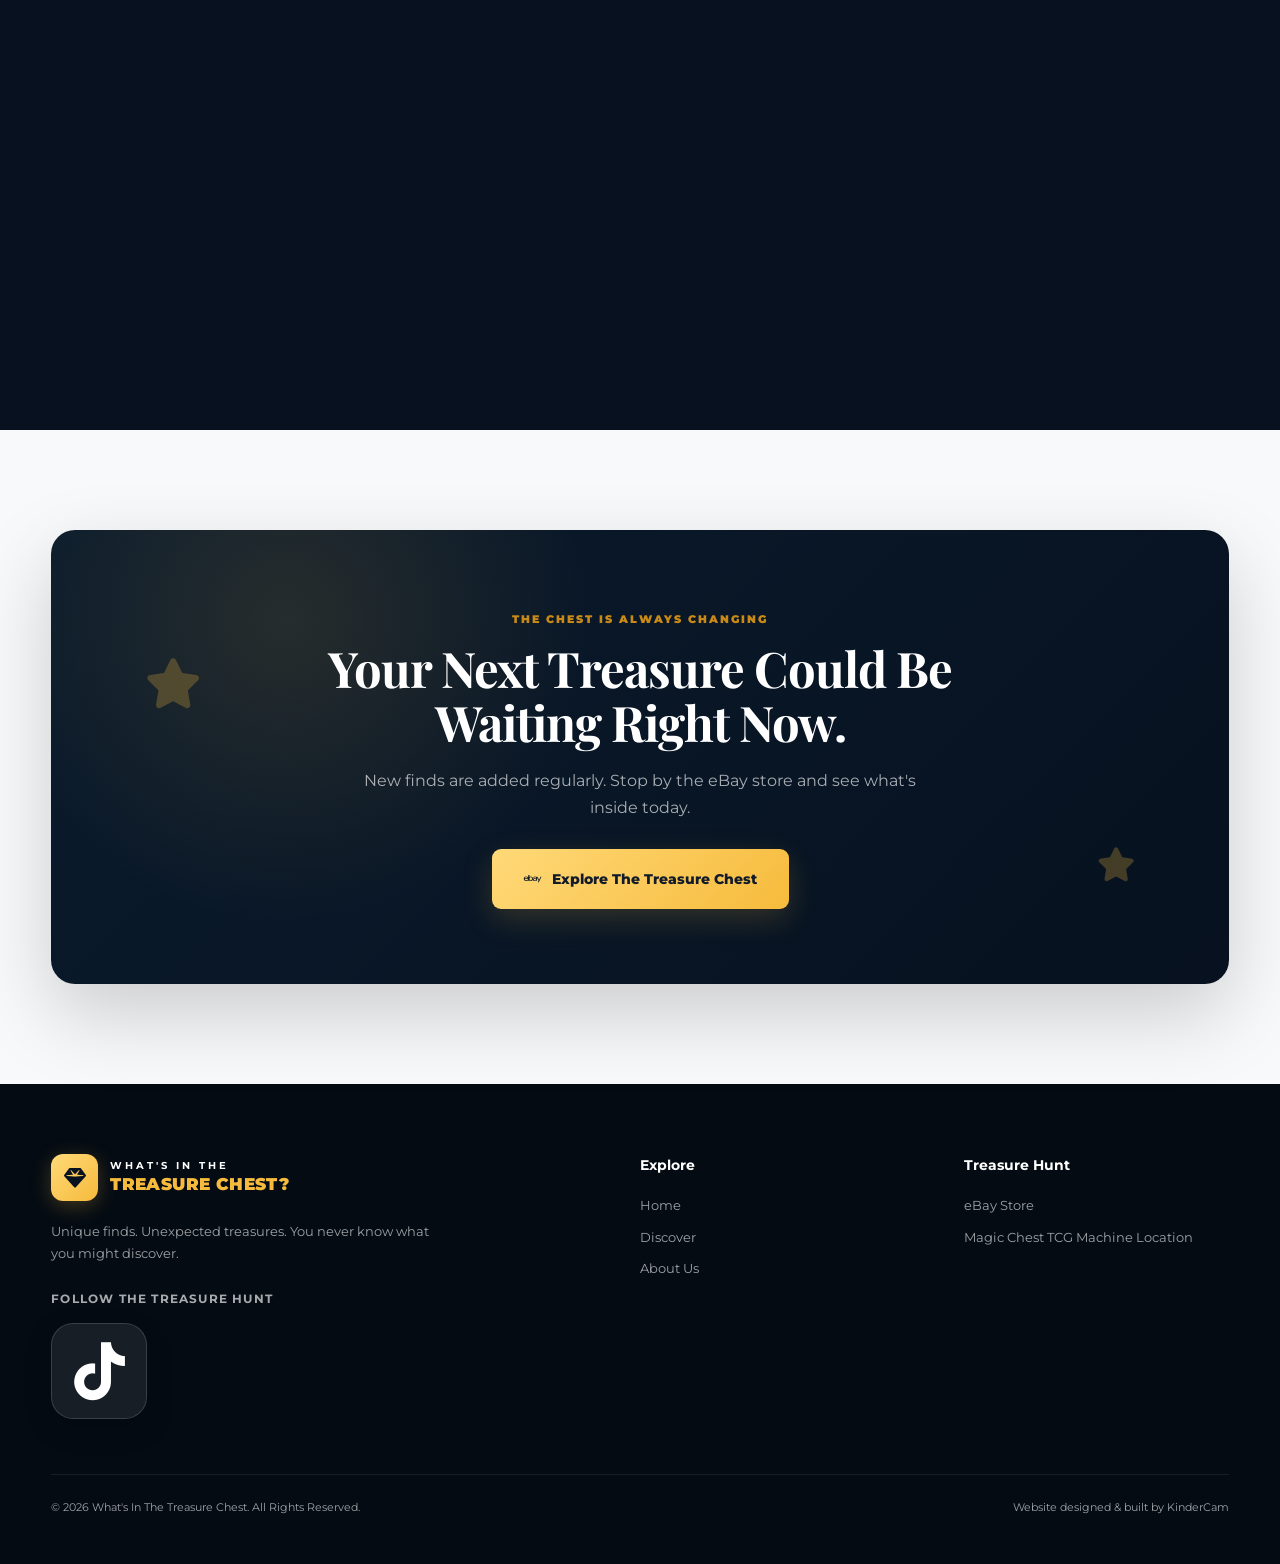
==== commit f49b368d: "Add files via upload" ====
--- a/index.html
+++ b/index.html
@@ -1,1434 +1,1568 @@
-<!DOCTYPE html>
-<html lang="en">
-
-<head>
-
-    <meta charset="UTF-8">
-
-    <meta name="viewport"
-          content="width=device-width, initial-scale=1.0">
-
-    <title>
-        What's In The Treasure Chest | Collectibles, Cards, Vintage Finds & More
-    </title>
-
-    <meta name="description"
-          content="What's In The Treasure Chest offers thousands of unique finds including collectibles, sports cards, Pokemon cards, vintage items, memorabilia, clothing, toys and more. Shop our eBay store and visit our Magic Chest trading card vending machine.">
-
-    <meta name="keywords"
-          content="What's In The Treasure Chest, collectibles, Pokemon cards, sports cards, trading cards, Magic Chest, TCG vending machine, vintage collectibles, memorabilia, eBay store">
-
-    <meta name="robots"
-          content="index, follow">
-
-
-    <!-- =====================================================
-         OPEN GRAPH
-    ====================================================== -->
-
-    <meta property="og:title"
-          content="What's In The Treasure Chest">
-
-    <meta property="og:description"
-          content="You never know what you might find. Shop thousands of collectibles, cards, vintage finds and more.">
-
-    <meta property="og:type"
-          content="website">
-
-    <meta property="og:url"
-          content="https://www.whatsinthetreasurechest.com/">
-
-
-    <!-- =====================================================
-         GOOGLE FONTS
-    ====================================================== -->
-
-    <link rel="preconnect"
-          href="https://fonts.googleapis.com">
-
-    <link rel="preconnect"
-          href="https://fonts.gstatic.com"
-          crossorigin>
-
-    <link href="https://fonts.googleapis.com/css2?family=Montserrat:wght@400;500;600;700;800;900&family=Playfair+Display:wght@700;800;900&display=swap"
-          rel="stylesheet">
-
-
-    <!-- =====================================================
-         FONT AWESOME
-    ====================================================== -->
-
-    <link rel="stylesheet"
-          href="https://cdnjs.cloudflare.com/ajax/libs/font-awesome/6.7.2/css/all.min.css">
-
-
-    <!-- =====================================================
-         MAIN CSS
-    ====================================================== -->
-
-    <link rel="stylesheet"
-          href="style.css">
-
-</head>
-
-
-<body>
-
-
-<!-- =====================================================
-     NAVIGATION
-===================================================== -->
-
-<header class="site-header">
-
-    <div class="container nav-container">
-
-
-        <!-- BRAND -->
-
-        <a href="#home"
-           class="brand">
-
-            <div class="brand-icon">
-
-                <i class="fa-solid fa-gem"></i>
-
-            </div>
-
-
-            <div class="brand-text">
-
-                <span class="brand-small">
-                    WHAT'S IN THE
-                </span>
-
-                <span class="brand-large">
-                    TREASURE CHEST?
-                </span>
-
-            </div>
-
-        </a>
-
-
-        <!-- MOBILE MENU BUTTON -->
-
-        <button class="mobile-menu-btn"
-                id="mobileMenuBtn"
-                aria-label="Open navigation menu">
-
-            <i class="fa-solid fa-bars"></i>
-
-        </button>
-
-
-        <!-- NAVIGATION -->
-
-        <nav class="main-nav"
-             id="mainNav">
-
-            <a href="#home">
-                Home
-            </a>
-
-            <a href="#discover">
-                Discover
-            </a>
-
-            <a href="#about">
-                About
-            </a>
-
-            <a href="https://www.ebay.com/str/bellabuffal16"
-               target="_blank"
-               rel="noopener"
-               class="nav-shop-btn">
-
-                Shop eBay
-
-                <i class="fa-solid fa-arrow-up-right-from-square"></i>
-
-            </a>
-
-        </nav>
-
-    </div>
-
-</header>
-
-
-
-<!-- =====================================================
-     MAIN CONTENT
-===================================================== -->
-
-<main>
-
-
-<!-- =====================================================
-     HERO
-===================================================== -->
-
-<section class="hero"
-         id="home">
-
-    <div class="hero-glow hero-glow-one"></div>
-
-    <div class="hero-glow hero-glow-two"></div>
-
-
-    <div class="container hero-container">
-
-
-        <!-- HERO CONTENT -->
-
-        <div class="hero-content">
-
-
-            <div class="eyebrow">
-
-                <i class="fa-solid fa-sparkles"></i>
-
-                UNIQUE FINDS • COLLECTIBLES • TREASURES
-
-            </div>
-
-
-            <h1>
-
-                What's In The
-
-                <span>
-                    Treasure Chest?
-                </span>
-
-            </h1>
-
-
-            <p class="hero-tagline">
-
-                You Never Know What You Might Find.
-
-            </p>
-
-
-            <p class="hero-description">
-
-                From sports cards and Pokémon to vintage finds,
-                memorabilia, collectibles and everything in between —
-                there's always something new waiting to be discovered.
-
-            </p>
-
-
-            <!-- HERO BUTTONS -->
-
-            <div class="hero-buttons">
-
-
-                <!-- EBAY -->
-
-                <a href="https://www.ebay.com/str/bellabuffal16"
-                   target="_blank"
-                   rel="noopener"
-                   class="btn btn-gold">
-
-                    <i class="fa-brands fa-ebay"></i>
-
-                    Shop Our eBay Store
-
-                </a>
-
-
-                <!-- MAGIC CHEST -->
-
-                <a href="https://www.google.com/maps/search/?api=1&query=Portal+Pinball+Arcade"
-                   target="_blank"
-                   rel="noopener"
-                   class="btn btn-outline">
-
-                    <i class="fa-solid fa-location-dot"></i>
-
-                    Find Our TCG Machine
-
-                </a>
-
-
-            </div>
-
-        </div>
-
-
-
-        <!-- =====================================================
-             TREASURE CHEST LOGO
-        ===================================================== -->
-
-        <div class="hero-art">
-
-            <div class="logo-glow"></div>
-
-            <img
-                src="assets/img/treasure-chest-logo.png"
-                alt="What's In The Treasure Chest - You Never Know What You Might Find"
-                class="hero-logo"
-            >
-
-        </div>
-
-
-    </div>
-
-
-
-    <!-- =====================================================
-         TRUST BAR
-    ===================================================== -->
-
-    <div class="trust-wrap">
-
-        <div class="container trust-bar">
-
-
-            <!-- FEEDBACK -->
-
-            <div class="trust-item">
-
-                <div class="trust-icon">
-
-                    <i class="fa-solid fa-star"></i>
-
-                </div>
-
-                <div>
-
-                    <strong>
-                        99.7%
-                    </strong>
-
-                    <span>
-                        Positive Feedback
-                    </span>
-
-                </div>
-
-            </div>
-
-
-            <div class="trust-divider"></div>
-
-
-            <!-- ITEMS SOLD -->
-
-            <div class="trust-item">
-
-                <div class="trust-icon">
-
-                    <i class="fa-solid fa-box-open"></i>
-
-                </div>
-
-                <div>
-
-                    <strong>
-                        13K+
-                    </strong>
-
-                    <span>
-                        Items Sold
-                    </span>
-
-                </div>
-
-            </div>
-
-
-            <div class="trust-divider"></div>
-
-
-            <!-- LISTINGS -->
-
-            <div class="trust-item">
-
-                <div class="trust-icon">
-
-                    <i class="fa-solid fa-tags"></i>
-
-                </div>
-
-                <div>
-
-                    <strong>
-                        7,000+
-                    </strong>
-
-                    <span>
-                        Items Listed
-                    </span>
-
-                </div>
-
-            </div>
-
-
-        </div>
-
-    </div>
-
-</section>
-
-
-
-<!-- =====================================================
-     DISCOVER
-===================================================== -->
-
-<section class="discover-section"
-         id="discover">
-
-    <div class="container">
-
-
-        <div class="section-heading">
-
-            <span class="section-kicker">
-
-                START EXPLORING
-
-            </span>
-
-
-            <h2>
-
-                Choose Your Treasure Hunt
-
-            </h2>
-
-
-            <p>
-
-                Whether you're hunting for a unique collectible online
-                or looking for your next trading card, we've got you covered.
-
-            </p>
-
-        </div>
-
-
-
-        <div class="destination-grid">
-
-
-            <!-- =====================================================
-                 EBAY STORE
-            ===================================================== -->
-
-            <article class="destination-card ebay-card">
-
-
-                <div class="destination-icon ebay-icon">
-
-                    <i class="fa-brands fa-ebay"></i>
-
-                </div>
-
-
-                <span class="card-label">
-
-                    THOUSANDS OF ITEMS
-
-                </span>
-
-
-                <h3>
-
-                    The Treasure Chest on eBay
-
-                </h3>
-
-
-                <p>
-
-                    Browse thousands of unique items including collectibles,
-                    sports cards, vintage finds, memorabilia, clothing,
-                    toys, household treasures and much more.
-
-                </p>
-
-
-                <ul class="card-features">
-
-
-                    <li>
-
-                        <i class="fa-solid fa-circle-check"></i>
-
-                        Thousands of active listings
-
-                    </li>
-
-
-                    <li>
-
-                        <i class="fa-solid fa-circle-check"></i>
-
-                        New treasures added regularly
-
-                    </li>
-
-
-                    <li>
-
-                        <i class="fa-solid fa-circle-check"></i>
-
-                        Secure checkout through eBay
-
-                    </li>
-
-
-                </ul>
-
-
-                <a href="https://www.ebay.com/str/bellabuffal16"
-                   target="_blank"
-                   rel="noopener"
-                   class="card-link">
-
-                    Shop The eBay Store
-
-                    <i class="fa-solid fa-arrow-right"></i>
-
-                </a>
-
-
-            </article>
-
-
-
-            <!-- =====================================================
-                 MAGIC CHEST TCG MACHINE
-            ===================================================== -->
-
-            <article class="destination-card pokemon-card magic-chest-card">
-
-
-                <div class="destination-icon pokemon-icon">
-
-                    <i class="fa-solid fa-bolt"></i>
-
-                </div>
-
-
-                <span class="card-label">
-
-                    TRADING CARDS • PRIZES • COLLECTIBLES
-
-                </span>
-
-
-                <h3>
-
-                    Magic Chest TCG Machine
-
-                </h3>
-
-
-                <p class="machine-intro">
-
-                    We're an authorized area operator of the
-                    <strong>Magic Chest Trading Card Game vending machine</strong>,
-                    featuring Pokémon, One Piece, Yu-Gi-Oh! and more.
-
-                </p>
-
-
-
-                <!-- =====================================================
-                     MACHINE PHOTO
-                ===================================================== -->
-
-                <div class="machine-photo">
-
-
-                    <img
-                        src="assets/img/pokemon-machine.jpeg"
-                        alt="Magic Chest trading card vending machine at Portal Pinball Arcade"
-                        loading="lazy"
-                    >
-
-
-                    <div class="machine-photo-badge">
-
-                        <i class="fa-solid fa-location-dot"></i>
-
-                        Portal Pinball Arcade
-
-                    </div>
-
-
-                </div>
-
-
-
-                <!-- =====================================================
-                     PRIZE CALLOUTS
-                ===================================================== -->
-
-                <div class="machine-prizes">
-
-
-                    <!-- GRAND PRIZE -->
-
-                    <div class="prize-item">
-
-
-                        <div class="prize-icon">
-
-                            <i class="fa-solid fa-trophy"></i>
-
-                        </div>
-
-
-                        <div>
-
-                            <strong>
-
-                                Win The Grand Prize
-
-                            </strong>
-
-
-                            <span>
-
-                                Get a chance to win a PSA graded
-                                Pokémon card.
-
-                            </span>
-
-                        </div>
-
-
-                    </div>
-
-
-
-                    <!-- FOIL CARD -->
-
-                    <div class="prize-item">
-
-
-                        <div class="prize-icon">
-
-                            <i class="fa-solid fa-star"></i>
-
-                        </div>
-
-
-                        <div>
-
-                            <strong>
-
-                                1 In Every 5 Packs
-
-                            </strong>
-
-
-                            <span>
-
-                                Includes a guaranteed foil
-                                Pokémon card.
-
-                            </span>
-
-                        </div>
-
-
-                    </div>
-
-
-                </div>
-
-
-
-                <!-- LOCATION -->
-
-                <a href="https://www.google.com/maps/search/?api=1&query=Portal+Pinball+Arcade"
-                   target="_blank"
-                   rel="noopener"
-                   class="card-link">
-
-                    Get Location & Directions
-
-                    <i class="fa-solid fa-location-arrow"></i>
-
-                </a>
-
-
-            </article>
-
-
-        </div>
-
-    </div>
-
-</section>
-
-
-
-<!-- =====================================================
-     CATEGORIES
-===================================================== -->
-
-<section class="categories-section">
-
-    <div class="container">
-
-
-        <div class="section-heading">
-
-            <span class="section-kicker">
-
-                WHAT'S INSIDE?
-
-            </span>
-
-
-            <h2>
-
-                There's Always Something To Discover
-
-            </h2>
-
-
-            <p>
-
-                The Treasure Chest is constantly changing.
-                Here are just a few of the things you might find.
-
-            </p>
-
-        </div>
-
-
-
-        <div class="category-grid">
-
-
-            <!-- SPORTS CARDS -->
-
-            <a href="https://www.ebay.com/str/bellabuffal16"
-               target="_blank"
-               rel="noopener"
-               class="category-card">
-
-
-                <div class="category-icon">
-
-                    <i class="fa-solid fa-baseball"></i>
-
-                </div>
-
-
-                <h3>
-
-                    Sports Cards
-
-                </h3>
-
-
-                <p>
-
-                    Baseball, football, basketball,
-                    hockey and more.
-
-                </p>
-
-
-            </a>
-
-
-
-            <!-- POKEMON -->
-
-            <a href="https://www.ebay.com/str/bellabuffal16"
-               target="_blank"
-               rel="noopener"
-               class="category-card">
-
-
-                <div class="category-icon">
-
-                    <i class="fa-solid fa-bolt"></i>
-
-                </div>
-
-
-                <h3>
-
-                    Pokémon
-
-                </h3>
-
-
-                <p>
-
-                    Pokémon cards and collectible
-                    treasures.
-
-                </p>
-
-
-            </a>
-
-
-
-            <!-- VINTAGE -->
-
-            <a href="https://www.ebay.com/str/bellabuffal16"
-               target="_blank"
-               rel="noopener"
-               class="category-card">
-
-
-                <div class="category-icon">
-
-                    <i class="fa-solid fa-clock-rotate-left"></i>
-
-                </div>
-
-
-                <h3>
-
-                    Vintage Finds
-
-                </h3>
-
-
-                <p>
-
-                    Nostalgic pieces and unique
-                    items from years gone by.
-
-                </p>
-
-
-            </a>
-
-
-
-            <!-- MEMORABILIA -->
-
-            <a href="https://www.ebay.com/str/bellabuffal16"
-               target="_blank"
-               rel="noopener"
-               class="category-card">
-
-
-                <div class="category-icon">
-
-                    <i class="fa-solid fa-trophy"></i>
-
-                </div>
-
-
-                <h3>
-
-                    Memorabilia
-
-                </h3>
-
-
-                <p>
-
-                    Sports, movies, entertainment
-                    and collectible memorabilia.
-
-                </p>
-
-
-            </a>
-
-
-
-            <!-- COLLECTIBLES -->
-
-            <a href="https://www.ebay.com/str/bellabuffal16"
-               target="_blank"
-               rel="noopener"
-               class="category-card">
-
-
-                <div class="category-icon">
-
-                    <i class="fa-solid fa-puzzle-piece"></i>
-
-                </div>
-
-
-                <h3>
-
-                    Collectibles
-
-                </h3>
-
-
-                <p>
-
-                    Comics, toys, POGs, pins,
-                    coins and much more.
-
-                </p>
-
-
-            </a>
-
-
-
-            <!-- MORE -->
-
-            <a href="https://www.ebay.com/str/bellabuffal16"
-               target="_blank"
-               rel="noopener"
-               class="category-card">
-
-
-                <div class="category-icon">
-
-                    <i class="fa-solid fa-shirt"></i>
-
-                </div>
-
-
-                <h3>
-
-                    And More...
-
-                </h3>
-
-
-                <p>
-
-                    Clothing, hats, household items
-                    and unexpected treasures.
-
-                </p>
-
-
-            </a>
-
-
-        </div>
-
-    </div>
-
-</section>
-
-
-
-<!-- =====================================================
-     ABOUT
-===================================================== -->
-
-<section class="about-section"
-         id="about">
-
-    <div class="container about-grid">
-
-
-        <!-- ABOUT ART -->
-
-        <div class="about-art">
-
-
-            <div class="about-box">
-
-
-                <i class="fa-solid fa-gem main-gem"></i>
-
-
-                <span class="about-small">
-
-                    YOU NEVER KNOW
-
-                </span>
-
-
-                <strong>
-
-                    WHAT YOU'LL FIND
-
-                </strong>
-
-
-                <div class="mini-gems">
-
-                    <i class="fa-solid fa-star"></i>
-
-                    <i class="fa-solid fa-gem"></i>
-
-                    <i class="fa-solid fa-star"></i>
-
-                </div>
-
-
-            </div>
-
-
-        </div>
-
-
-
-        <!-- ABOUT CONTENT -->
-
-        <div class="about-content">
-
-
-            <span class="section-kicker">
-
-                OUR STORY
-
-            </span>
-
-
-            <h2>
-
-                Everyone Loves Finding
-                A Hidden Treasure.
-
-            </h2>
-
-
-            <p>
-
-                That's what
-
-                <strong>
-                    What's In The Treasure Chest
-                </strong>
-
-                is all about.
-
-            </p>
-
-
-            <p>
-
-                We search for interesting, collectible, nostalgic and
-                sometimes downright unexpected items and make them
-                available to treasure hunters everywhere through our
-                eBay store.
-
-            </p>
-
-
-            <p>
-
-                Our inventory is always changing, which means every
-                visit can uncover something completely different.
-
-                That's half the fun.
-
-            </p>
-
-
-            <a href="https://www.ebay.com/str/bellabuffal16"
-               target="_blank"
-               rel="noopener"
-               class="btn btn-gold">
-
-                See What's In The Chest
-
-                <i class="fa-solid fa-arrow-right"></i>
-
-            </a>
-
-
-        </div>
-
-
-    </div>
-
-</section>
-
-
-
-<!-- =====================================================
-     CALL TO ACTION
-===================================================== -->
-
-<section class="cta-section">
-
-    <div class="container">
-
-
-        <div class="cta-box">
-
-
-            <div class="cta-spark sparkle-one">
-
-                <i class="fa-solid fa-star"></i>
-
-            </div>
-
-
-            <div class="cta-spark sparkle-two">
-
-                <i class="fa-solid fa-star"></i>
-
-            </div>
-
-
-
-            <div class="cta-content">
-
-
-                <span class="section-kicker">
-
-                    THE CHEST IS ALWAYS CHANGING
-
-                </span>
-
-
-                <h2>
-
-                    Your Next Treasure Could Be
-                    Waiting Right Now.
-
-                </h2>
-
-
-                <p>
-
-                    New finds are added regularly.
-                    Stop by the eBay store and see what's inside today.
-
-                </p>
-
-
-                <a href="https://www.ebay.com/str/bellabuffal16"
-                   target="_blank"
-                   rel="noopener"
-                   class="btn btn-gold btn-large">
-
-                    <i class="fa-brands fa-ebay"></i>
-
-                    Explore The Treasure Chest
-
-                </a>
-
-
-            </div>
-
-
-        </div>
-
-
-    </div>
-
-</section>
-
-
-</main>
-
-
-
-<!-- =====================================================
-     FOOTER
-===================================================== -->
-
-    <footer class="site-footer">
-
-        <div class="container footer-grid">
-
-
-            <!-- FOOTER BRAND -->
-
-<div class="footer-brand">
-    <a href="#home" class="brand">
-        <div class="brand-icon"><i class="fa-solid fa-gem"></i></div>
-        <div class="brand-text">
-            <span class="brand-small">WHAT'S IN THE</span>
-            <span class="brand-large">TREASURE CHEST?</span>
-        </div>
-    </a>
-
-    <p>Unique finds. Unexpected treasures. You never know what you might discover.</p>
-
-    <div class="footer-social">
-        <span>Follow The Treasure Hunt</span>
-
-        <a
-            href="https://www.tiktok.com/@wittc9?_r=1&_t=ZP-99vL0ftOHz4"
-            target="_blank"
-            rel="noopener noreferrer"
-            class="tiktok-link"
-            aria-label="Follow What's In The Treasure Chest on TikTok"
-        >
-            <i class="fa-brands fa-tiktok"></i>
-        </a>
-    </div>
-</div>
-
-
-
-        <!-- FOOTER NAV -->
-
-        <div class="footer-links">
-
-
-            <h3>
-
-                Explore
-
-            </h3>
-
-
-            <a href="#home">
-
-                Home
-
-            </a>
-
-
-            <a href="#discover">
-
-                Discover
-
-            </a>
-
-
-            <a href="#about">
-
-                About Us
-
-            </a>
-
-
-        </div>
-
-
-
-        <!-- FOOTER TREASURE LINKS -->
-
-        <div class="footer-links">
-
-
-            <h3>
-
-                Treasure Hunt
-
-            </h3>
-
-
-            <a href="https://www.ebay.com/str/bellabuffal16"
-               target="_blank"
-               rel="noopener">
-
-                eBay Store
-
-            </a>
-
-
-            <a href="https://www.google.com/maps/search/?api=1&query=Portal+Pinball+Arcade"
-               target="_blank"
-               rel="noopener">
-
-                Magic Chest TCG Machine Location
-
-            </a>
-
-
-        </div>
-
-
-    </div>
-
-
-
-    <!-- =====================================================
-         FOOTER BOTTOM
-    ===================================================== -->
-
-    <div class="container footer-bottom">
-
-
-        <p>
-
-            &copy;
-
-            <span id="currentYear"></span>
-
-            What's In The Treasure Chest.
-            All Rights Reserved.
-
-        </p>
-
-
-        <p class="footer-note">
-
-            Website designed &amp; built by
-
-            <a href="https://www.kindercam.com"
-               target="_blank"
-               rel="noopener"
-               class="footer-credit">
-
-                KinderCam
-
-            </a>
-
-        </p>
-
-
-    </div>
-
-</footer>
-
-
-
-<!-- =====================================================
-     JAVASCRIPT
-===================================================== -->
-
-<script>
-
-
-    // =====================================================
-    // CURRENT YEAR
-    // =====================================================
-
-    document.getElementById("currentYear").textContent =
-        new Date().getFullYear();
-
-
-
-    // =====================================================
-    // MOBILE NAVIGATION
-    // =====================================================
-
-    const menuButton =
-        document.getElementById("mobileMenuBtn");
-
-    const navigation =
-        document.getElementById("mainNav");
-
-
-    menuButton.addEventListener("click", function () {
-
-
-        navigation.classList.toggle("active");
-
-
-        const icon =
-            menuButton.querySelector("i");
-
-
-        if (navigation.classList.contains("active")) {
-
-
-            icon.classList.remove("fa-bars");
-
-            icon.classList.add("fa-xmark");
-
-
-        } else {
-
-
-            icon.classList.remove("fa-xmark");
-
-            icon.classList.add("fa-bars");
-
-
-        }
-
-
-    });
-
-
-
-    // =====================================================
-    // CLOSE MOBILE MENU AFTER CLICK
-    // =====================================================
-
-    document
-        .querySelectorAll(".main-nav a")
-        .forEach(function(link) {
-
-
-            link.addEventListener("click", function() {
-
-
-                navigation.classList.remove("active");
-
-
-                const icon =
-                    menuButton.querySelector("i");
-
-
-                icon.classList.remove("fa-xmark");
-
-                icon.classList.add("fa-bars");
-
-
-            });
-
-
-        });
-
-
-
-    // =====================================================
-    // SCROLL REVEAL
-    // =====================================================
-
-    const observerOptions = {
-
-        threshold: 0.12
-
-    };
-
-
-    const observer =
-        new IntersectionObserver(function(entries) {
-
-
-            entries.forEach(function(entry) {
-
-
-                if (entry.isIntersecting) {
-
-                    entry.target.classList.add(
-                        "reveal-visible"
-                    );
-
-                }
-
-
-            });
-
-
-        }, observerOptions);
-
-
-
-    document
-        .querySelectorAll(
-            ".destination-card, .category-card, .about-grid, .cta-box"
-        )
-        .forEach(function(element) {
-
-
-            element.classList.add("reveal");
-
-            observer.observe(element);
-
-
-        });
-
-
-</script>
-
-
-</body>
-
+<!DOCTYPE html>
+<html lang="en">
+
+<head>
+
+<!-- Google tag (gtag.js) -->
+<script async src="https://www.googletagmanager.com/gtag/js?id=G-4DZ9XN3138"></script>
+<script>
+  window.dataLayer = window.dataLayer || [];
+  function gtag(){dataLayer.push(arguments);}
+  gtag('js', new Date());
+
+  gtag('config', 'G-4DZ9XN3138');
+</script>
+
+    <meta charset="UTF-8">
+
+    <meta name="viewport"
+          content="width=device-width, initial-scale=1.0">
+
+    <!-- =====================================================
+         PRIMARY SEO
+    ====================================================== -->
+
+    <title>Collectibles, Sports Cards & Vintage Finds | What's In The Treasure Chest</title>
+
+    <meta name="description"
+          content="Shop What's In The Treasure Chest for sports cards, Pokémon cards, vintage finds, memorabilia, toys and unique collectibles. Browse thousands of items on eBay and find our Magic Chest TCG vending machine.">
+
+    <meta name="robots"
+          content="index, follow, max-image-preview:large, max-snippet:-1, max-video-preview:-1">
+
+    <link rel="canonical"
+          href="https://www.whatsinthetreasurechest.com/">
+
+    <!-- =====================================================
+         OPEN GRAPH / SOCIAL SHARING
+    ====================================================== -->
+
+    <meta property="og:site_name"
+          content="What's In The Treasure Chest">
+
+    <meta property="og:title"
+          content="Collectibles, Sports Cards & Vintage Finds | What's In The Treasure Chest">
+
+    <meta property="og:description"
+          content="You never know what you might find. Discover sports cards, Pokémon cards, vintage finds, memorabilia, toys and thousands of unique collectibles.">
+
+    <meta property="og:type"
+          content="website">
+
+    <meta property="og:url"
+          content="https://www.whatsinthetreasurechest.com/">
+
+    <meta property="og:image"
+          content="https://www.whatsinthetreasurechest.com/assets/img/treasure-chest-logo.png">
+
+    <meta property="og:image:alt"
+          content="What's In The Treasure Chest logo">
+
+    <meta name="twitter:card"
+          content="summary_large_image">
+
+    <meta name="twitter:title"
+          content="Collectibles, Sports Cards & Vintage Finds | What's In The Treasure Chest">
+
+    <meta name="twitter:description"
+          content="Discover sports cards, Pokémon cards, vintage finds, memorabilia, toys and thousands of unique collectibles.">
+
+    <meta name="twitter:image"
+          content="https://www.whatsinthetreasurechest.com/assets/img/treasure-chest-logo.png">
+
+    <!-- =====================================================
+         STRUCTURED DATA / SCHEMA
+    ====================================================== -->
+
+    <script type="application/ld+json">
+    {
+      "@context": "https://schema.org",
+      "@graph": [
+        {
+          "@type": "Organization",
+          "@id": "https://www.whatsinthetreasurechest.com/#organization",
+          "name": "What's In The Treasure Chest",
+          "url": "https://www.whatsinthetreasurechest.com/",
+          "logo": "https://www.whatsinthetreasurechest.com/assets/img/treasure-chest-logo.png",
+          "description": "A treasure-hunting collectibles business offering sports cards, Pokémon cards, vintage finds, memorabilia, toys and other unique items through its eBay store and a Magic Chest TCG vending machine.",
+          "sameAs": [
+            "https://www.ebay.com/str/bellabuffal16",
+            "https://www.tiktok.com/@wittc9"
+          ],
+          "knowsAbout": [
+            "Sports cards",
+            "Pokémon cards",
+            "Trading cards",
+            "Vintage collectibles",
+            "Memorabilia",
+            "Toys",
+            "Collectibles"
+          ]
+        },
+        {
+          "@type": "WebSite",
+          "@id": "https://www.whatsinthetreasurechest.com/#website",
+          "url": "https://www.whatsinthetreasurechest.com/",
+          "name": "What's In The Treasure Chest",
+          "publisher": {
+            "@id": "https://www.whatsinthetreasurechest.com/#organization"
+          },
+          "inLanguage": "en-US"
+        },
+        {
+          "@type": "WebPage",
+          "@id": "https://www.whatsinthetreasurechest.com/#webpage",
+          "url": "https://www.whatsinthetreasurechest.com/",
+          "name": "Collectibles, Sports Cards & Vintage Finds | What's In The Treasure Chest",
+          "description": "Shop What's In The Treasure Chest for sports cards, Pokémon cards, vintage finds, memorabilia, toys and unique collectibles.",
+          "isPartOf": {
+            "@id": "https://www.whatsinthetreasurechest.com/#website"
+          },
+          "about": {
+            "@id": "https://www.whatsinthetreasurechest.com/#organization"
+          },
+          "inLanguage": "en-US"
+        }
+      ]
+    }
+    </script>
+
+
+    <!-- =====================================================
+         GOOGLE FONTS
+    ====================================================== -->
+
+    <link rel="preconnect"
+          href="https://fonts.googleapis.com">
+
+    <link rel="preconnect"
+          href="https://fonts.gstatic.com"
+          crossorigin>
+
+    <link href="https://fonts.googleapis.com/css2?family=Montserrat:wght@400;500;600;700;800;900&family=Playfair+Display:wght@700;800;900&display=swap"
+          rel="stylesheet">
+
+
+    <!-- =====================================================
+         FONT AWESOME
+    ====================================================== -->
+
+    <link rel="stylesheet"
+          href="https://cdnjs.cloudflare.com/ajax/libs/font-awesome/6.7.2/css/all.min.css">
+
+
+    <!-- =====================================================
+         MAIN CSS
+    ====================================================== -->
+
+    <link rel="stylesheet"
+          href="style.css">
+
+</head>
+
+
+<body>
+
+
+<!-- =====================================================
+     NAVIGATION
+===================================================== -->
+
+<header class="site-header">
+
+    <div class="container nav-container">
+
+
+        <!-- BRAND -->
+
+        <a href="#home"
+           class="brand">
+
+            <div class="brand-icon">
+
+                <i class="fa-solid fa-gem"></i>
+
+            </div>
+
+
+            <div class="brand-text">
+
+                <span class="brand-small">
+                    WHAT'S IN THE
+                </span>
+
+                <span class="brand-large">
+                    TREASURE CHEST?
+                </span>
+
+            </div>
+
+        </a>
+
+
+        <!-- MOBILE MENU BUTTON -->
+
+        <button class="mobile-menu-btn"
+                id="mobileMenuBtn"
+                aria-label="Open navigation menu">
+
+            <i class="fa-solid fa-bars"></i>
+
+        </button>
+
+
+        <!-- NAVIGATION -->
+
+        <nav class="main-nav"
+             id="mainNav">
+
+            <a href="#home">
+                Home
+            </a>
+
+            <a href="#discover">
+                Discover
+            </a>
+
+            <a href="#about">
+                About
+            </a>
+
+            <a href="https://www.ebay.com/str/bellabuffal16"
+               target="_blank"
+               rel="noopener"
+               class="nav-shop-btn">
+
+                Shop eBay
+
+                <i class="fa-solid fa-arrow-up-right-from-square"></i>
+
+            </a>
+
+        </nav>
+
+    </div>
+
+</header>
+
+
+
+<!-- =====================================================
+     MAIN CONTENT
+===================================================== -->
+
+<main>
+
+
+<!-- =====================================================
+     HERO
+===================================================== -->
+
+<section class="hero"
+         id="home">
+
+    <div class="hero-glow hero-glow-one"></div>
+
+    <div class="hero-glow hero-glow-two"></div>
+
+
+    <div class="container hero-container">
+
+
+        <!-- HERO CONTENT -->
+
+        <div class="hero-content">
+
+
+            <div class="eyebrow">
+
+                <i class="fa-solid fa-sparkles"></i>
+
+                UNIQUE FINDS • COLLECTIBLES • TREASURES
+
+            </div>
+
+
+            <h1>
+
+                What's In The
+
+                <span>
+                    Treasure Chest?
+                </span>
+
+            </h1>
+
+
+            <p class="hero-tagline">
+
+                You Never Know What You Might Find.
+
+            </p>
+
+
+            <p class="hero-description">
+
+                From sports cards and Pokémon to vintage finds,
+                memorabilia, collectibles and everything in between —
+                there's always something new waiting to be discovered.
+
+            </p>
+
+
+            <!-- HERO BUTTONS -->
+
+            <div class="hero-buttons">
+
+
+                <!-- EBAY -->
+
+                <a href="https://www.ebay.com/str/bellabuffal16"
+                   target="_blank"
+                   rel="noopener"
+                   class="btn btn-gold">
+
+                    <i class="fa-brands fa-ebay"></i>
+
+                    Shop Our eBay Store
+
+                </a>
+
+
+                <!-- MAGIC CHEST -->
+
+                <a href="pokemon-card-vending-machine-acworth-ga.html"
+                   class="btn btn-outline">
+                    <i class="fa-solid fa-bolt"></i>
+                    Acworth TCG Machine
+                </a>
+
+                <a href="https://www.google.com/maps/search/?api=1&query=Portal+Pinball+Arcade"
+                   target="_blank"
+                   rel="noopener"
+                   class="btn btn-outline">
+
+                    <i class="fa-solid fa-location-dot"></i>
+
+                    Find Our TCG Machine
+
+                </a>
+
+
+            </div>
+
+        </div>
+
+
+
+        <!-- =====================================================
+             TREASURE CHEST LOGO
+        ===================================================== -->
+
+        <div class="hero-art">
+
+            <div class="logo-glow"></div>
+
+            <img
+                src="assets/img/treasure-chest-logo.png"
+                alt="What's In The Treasure Chest - You Never Know What You Might Find"
+                class="hero-logo"
+            >
+
+        </div>
+
+
+    </div>
+
+
+
+    <!-- =====================================================
+         TRUST BAR
+    ===================================================== -->
+
+    <div class="trust-wrap">
+
+        <div class="container trust-bar">
+
+
+            <!-- FEEDBACK -->
+
+            <div class="trust-item">
+
+                <div class="trust-icon">
+
+                    <i class="fa-solid fa-star"></i>
+
+                </div>
+
+                <div>
+
+                    <strong>
+                        99.7%
+                    </strong>
+
+                    <span>
+                        Positive Feedback
+                    </span>
+
+                </div>
+
+            </div>
+
+
+            <div class="trust-divider"></div>
+
+
+            <!-- ITEMS SOLD -->
+
+            <div class="trust-item">
+
+                <div class="trust-icon">
+
+                    <i class="fa-solid fa-box-open"></i>
+
+                </div>
+
+                <div>
+
+                    <strong>
+                        13K+
+                    </strong>
+
+                    <span>
+                        Items Sold
+                    </span>
+
+                </div>
+
+            </div>
+
+
+            <div class="trust-divider"></div>
+
+
+            <!-- LISTINGS -->
+
+            <div class="trust-item">
+
+                <div class="trust-icon">
+
+                    <i class="fa-solid fa-tags"></i>
+
+                </div>
+
+                <div>
+
+                    <strong>
+                        7,000+
+                    </strong>
+
+                    <span>
+                        Items Listed
+                    </span>
+
+                </div>
+
+            </div>
+
+
+        </div>
+
+    </div>
+
+</section>
+
+
+
+<!-- =====================================================
+     DISCOVER
+===================================================== -->
+
+<section class="discover-section"
+         id="discover">
+
+    <div class="container">
+
+
+        <div class="section-heading">
+
+            <span class="section-kicker">
+
+                START EXPLORING
+
+            </span>
+
+
+            <h2>
+
+                Choose Your Treasure Hunt
+
+            </h2>
+
+
+            <p>
+
+                Whether you're hunting for a unique collectible online
+                or looking for your next trading card, we've got you covered.
+
+            </p>
+
+        </div>
+
+
+
+        <div class="destination-grid">
+
+
+            <!-- =====================================================
+                 EBAY STORE
+            ===================================================== -->
+
+            <article class="destination-card ebay-card">
+
+
+                <div class="destination-icon ebay-icon">
+
+                    <i class="fa-brands fa-ebay"></i>
+
+                </div>
+
+
+                <span class="card-label">
+
+                    THOUSANDS OF ITEMS
+
+                </span>
+
+
+                <h3>
+
+                    The Treasure Chest on eBay
+
+                </h3>
+
+
+                <p>
+
+                    Browse thousands of unique items including collectibles,
+                    sports cards, vintage finds, memorabilia, clothing,
+                    toys, household treasures and much more.
+
+                </p>
+
+
+                <ul class="card-features">
+
+
+                    <li>
+
+                        <i class="fa-solid fa-circle-check"></i>
+
+                        Thousands of active listings
+
+                    </li>
+
+
+                    <li>
+
+                        <i class="fa-solid fa-circle-check"></i>
+
+                        New treasures added regularly
+
+                    </li>
+
+
+                    <li>
+
+                        <i class="fa-solid fa-circle-check"></i>
+
+                        Secure checkout through eBay
+
+                    </li>
+
+
+                </ul>
+
+
+                <a href="https://www.ebay.com/str/bellabuffal16"
+                   target="_blank"
+                   rel="noopener"
+                   class="card-link">
+
+                    Shop The eBay Store
+
+                    <i class="fa-solid fa-arrow-right"></i>
+
+                </a>
+
+
+            </article>
+
+
+
+            <!-- =====================================================
+                 MAGIC CHEST TCG MACHINE
+            ===================================================== -->
+
+            <article class="destination-card pokemon-card magic-chest-card">
+
+
+                <div class="destination-icon pokemon-icon">
+
+                    <i class="fa-solid fa-bolt"></i>
+
+                </div>
+
+
+                <span class="card-label">
+
+                    TRADING CARDS • PRIZES • COLLECTIBLES
+
+                </span>
+
+
+                <h3>
+
+                    Magic Chest TCG Machine
+
+                </h3>
+
+
+                <p class="machine-intro">
+
+                    We're an authorized area operator of the
+                    <strong>Magic Chest Trading Card Game vending machine</strong>,
+                    featuring Pokémon, One Piece, Yu-Gi-Oh! and more.
+
+                </p>
+
+
+
+                <!-- =====================================================
+                     MACHINE PHOTO
+                ===================================================== -->
+
+                <div class="machine-photo">
+
+
+                    <img
+                        src="assets/img/pokemon-machine.jpeg"
+                        alt="Magic Chest trading card vending machine at Portal Pinball Arcade"
+                        loading="lazy"
+                    >
+
+
+                    <div class="machine-photo-badge">
+
+                        <i class="fa-solid fa-location-dot"></i>
+
+                        Portal Pinball Arcade
+
+                    </div>
+
+
+                </div>
+
+
+
+                <!-- =====================================================
+                     PRIZE CALLOUTS
+                ===================================================== -->
+
+                <div class="machine-prizes">
+
+
+                    <!-- GRAND PRIZE -->
+
+                    <div class="prize-item">
+
+
+                        <div class="prize-icon">
+
+                            <i class="fa-solid fa-trophy"></i>
+
+                        </div>
+
+
+                        <div>
+
+                            <strong>
+
+                                Win The Grand Prize
+
+                            </strong>
+
+
+                            <span>
+
+                                Get a chance to win a PSA graded
+                                Pokémon card.
+
+                            </span>
+
+                        </div>
+
+
+                    </div>
+
+
+
+                    <!-- FOIL CARD -->
+
+                    <div class="prize-item">
+
+
+                        <div class="prize-icon">
+
+                            <i class="fa-solid fa-star"></i>
+
+                        </div>
+
+
+                        <div>
+
+                            <strong>
+
+                                1 In Every 5 Packs
+
+                            </strong>
+
+
+                            <span>
+
+                                Includes a guaranteed foil
+                                Pokémon card.
+
+                            </span>
+
+                        </div>
+
+
+                    </div>
+
+
+                </div>
+
+
+
+                <!-- LOCATION -->
+
+                <a href="https://www.google.com/maps/search/?api=1&query=Portal+Pinball+Arcade"
+                   target="_blank"
+                   rel="noopener"
+                   class="card-link">
+
+                    Get Location & Directions
+
+                    <i class="fa-solid fa-location-arrow"></i>
+
+                </a>
+
+
+            </article>
+
+
+        </div>
+
+    </div>
+
+</section>
+
+
+
+<!-- =====================================================
+     CATEGORIES
+===================================================== -->
+
+<section class="categories-section">
+
+    <div class="container">
+
+
+        <div class="section-heading">
+
+            <span class="section-kicker">
+
+                WHAT'S INSIDE?
+
+            </span>
+
+
+            <h2>
+
+                There's Always Something To Discover
+
+            </h2>
+
+
+            <p>
+
+                The Treasure Chest is constantly changing.
+                Here are just a few of the things you might find.
+
+            </p>
+
+        </div>
+
+
+
+        <div class="category-grid">
+
+
+            <!-- SPORTS CARDS -->
+
+            <a href="https://www.ebay.com/str/bellabuffal16"
+               target="_blank"
+               rel="noopener"
+               class="category-card">
+
+
+                <div class="category-icon">
+
+                    <i class="fa-solid fa-baseball"></i>
+
+                </div>
+
+
+                <h3>
+
+                    Sports Cards
+
+                </h3>
+
+
+                <p>
+
+                    Baseball, football, basketball,
+                    hockey and more.
+
+                </p>
+
+
+            </a>
+
+
+
+            <!-- POKEMON -->
+
+            <a href="https://www.ebay.com/str/bellabuffal16"
+               target="_blank"
+               rel="noopener"
+               class="category-card">
+
+
+                <div class="category-icon">
+
+                    <i class="fa-solid fa-bolt"></i>
+
+                </div>
+
+
+                <h3>
+
+                    Pokémon
+
+                </h3>
+
+
+                <p>
+
+                    Pokémon cards and collectible
+                    treasures.
+
+                </p>
+
+
+            </a>
+
+
+
+            <!-- VINTAGE -->
+
+            <a href="https://www.ebay.com/str/bellabuffal16"
+               target="_blank"
+               rel="noopener"
+               class="category-card">
+
+
+                <div class="category-icon">
+
+                    <i class="fa-solid fa-clock-rotate-left"></i>
+
+                </div>
+
+
+                <h3>
+
+                    Vintage Finds
+
+                </h3>
+
+
+                <p>
+
+                    Nostalgic pieces and unique
+                    items from years gone by.
+
+                </p>
+
+
+            </a>
+
+
+
+            <!-- MEMORABILIA -->
+
+            <a href="https://www.ebay.com/str/bellabuffal16"
+               target="_blank"
+               rel="noopener"
+               class="category-card">
+
+
+                <div class="category-icon">
+
+                    <i class="fa-solid fa-trophy"></i>
+
+                </div>
+
+
+                <h3>
+
+                    Memorabilia
+
+                </h3>
+
+
+                <p>
+
+                    Sports, movies, entertainment
+                    and collectible memorabilia.
+
+                </p>
+
+
+            </a>
+
+
+
+            <!-- COLLECTIBLES -->
+
+            <a href="https://www.ebay.com/str/bellabuffal16"
+               target="_blank"
+               rel="noopener"
+               class="category-card">
+
+
+                <div class="category-icon">
+
+                    <i class="fa-solid fa-puzzle-piece"></i>
+
+                </div>
+
+
+                <h3>
+
+                    Collectibles
+
+                </h3>
+
+
+                <p>
+
+                    Comics, toys, POGs, pins,
+                    coins and much more.
+
+                </p>
+
+
+            </a>
+
+
+
+            <!-- MORE -->
+
+            <a href="https://www.ebay.com/str/bellabuffal16"
+               target="_blank"
+               rel="noopener"
+               class="category-card">
+
+
+                <div class="category-icon">
+
+                    <i class="fa-solid fa-shirt"></i>
+
+                </div>
+
+
+                <h3>
+
+                    And More...
+
+                </h3>
+
+
+                <p>
+
+                    Clothing, hats, household items
+                    and unexpected treasures.
+
+                </p>
+
+
+            </a>
+
+
+        </div>
+
+    </div>
+
+</section>
+
+
+
+<!-- =====================================================
+     ABOUT
+===================================================== -->
+
+<section class="about-section"
+         id="about">
+
+    <div class="container about-grid">
+
+
+        <!-- ABOUT ART -->
+
+        <div class="about-art">
+
+
+            <div class="about-box">
+
+
+                <i class="fa-solid fa-gem main-gem"></i>
+
+
+                <span class="about-small">
+
+                    YOU NEVER KNOW
+
+                </span>
+
+
+                <strong>
+
+                    WHAT YOU'LL FIND
+
+                </strong>
+
+
+                <div class="mini-gems">
+
+                    <i class="fa-solid fa-star"></i>
+
+                    <i class="fa-solid fa-gem"></i>
+
+                    <i class="fa-solid fa-star"></i>
+
+                </div>
+
+
+            </div>
+
+
+        </div>
+
+
+
+        <!-- ABOUT CONTENT -->
+
+        <div class="about-content">
+
+
+            <span class="section-kicker">
+
+                OUR STORY
+
+            </span>
+
+
+            <h2>
+
+                Everyone Loves Finding
+                A Hidden Treasure.
+
+            </h2>
+
+
+            <p>
+
+                That's what
+
+                <strong>
+                    What's In The Treasure Chest
+                </strong>
+
+                is all about.
+
+            </p>
+
+
+            <p>
+
+                We search for interesting, collectible, nostalgic and
+                sometimes downright unexpected items and make them
+                available to treasure hunters everywhere through our
+                eBay store.
+
+            </p>
+
+
+            <p>
+
+                Our inventory is always changing, which means every
+                visit can uncover something completely different.
+
+                That's half the fun.
+
+            </p>
+
+
+            <a href="https://www.ebay.com/str/bellabuffal16"
+               target="_blank"
+               rel="noopener"
+               class="btn btn-gold">
+
+                See What's In The Chest
+
+                <i class="fa-solid fa-arrow-right"></i>
+
+            </a>
+
+
+        </div>
+
+
+    </div>
+
+</section>
+
+
+
+<!-- =====================================================
+     CALL TO ACTION
+===================================================== -->
+
+<section class="cta-section">
+
+    <div class="container">
+
+
+        <div class="cta-box">
+
+
+            <div class="cta-spark sparkle-one">
+
+                <i class="fa-solid fa-star"></i>
+
+            </div>
+
+
+            <div class="cta-spark sparkle-two">
+
+                <i class="fa-solid fa-star"></i>
+
+            </div>
+
+
+
+            <div class="cta-content">
+
+
+                <span class="section-kicker">
+
+                    THE CHEST IS ALWAYS CHANGING
+
+                </span>
+
+
+                <h2>
+
+                    Your Next Treasure Could Be
+                    Waiting Right Now.
+
+                </h2>
+
+
+                <p>
+
+                    New finds are added regularly.
+                    Stop by the eBay store and see what's inside today.
+
+                </p>
+
+
+                <a href="https://www.ebay.com/str/bellabuffal16"
+                   target="_blank"
+                   rel="noopener"
+                   class="btn btn-gold btn-large">
+
+                    <i class="fa-brands fa-ebay"></i>
+
+                    Explore The Treasure Chest
+
+                </a>
+
+
+            </div>
+
+
+        </div>
+
+
+    </div>
+
+</section>
+
+
+</main>
+
+
+
+<!-- =====================================================
+     FOOTER
+===================================================== -->
+
+    <footer class="site-footer">
+
+        <div class="container footer-grid">
+
+
+            <!-- FOOTER BRAND -->
+
+<div class="footer-brand">
+    <a href="#home" class="brand">
+        <div class="brand-icon"><i class="fa-solid fa-gem"></i></div>
+        <div class="brand-text">
+            <span class="brand-small">WHAT'S IN THE</span>
+            <span class="brand-large">TREASURE CHEST?</span>
+        </div>
+    </a>
+
+    <p>Unique finds. Unexpected treasures. You never know what you might discover.</p>
+
+    <div class="footer-social">
+        <span>Follow The Treasure Hunt</span>
+
+        <a
+            href="https://www.tiktok.com/@wittc9?_r=1&_t=ZP-99vL0ftOHz4"
+            target="_blank"
+            rel="noopener noreferrer"
+            class="tiktok-link"
+            aria-label="Follow What's In The Treasure Chest on TikTok"
+        >
+            <i class="fa-brands fa-tiktok"></i>
+        </a>
+    </div>
+</div>
+
+
+
+        <!-- FOOTER NAV -->
+
+        <div class="footer-links">
+
+
+            <h3>
+
+                Explore
+
+            </h3>
+
+
+            <a href="#home">
+
+                Home
+
+            </a>
+
+
+            <a href="#discover">
+
+                Discover
+
+            </a>
+
+
+            <a href="#about">
+
+                About Us
+
+            </a>
+
+
+        </div>
+
+
+
+        <!-- FOOTER TREASURE LINKS -->
+
+        <div class="footer-links">
+
+
+            <h3>
+
+                Treasure Hunt
+
+            </h3>
+
+
+            <a href="https://www.ebay.com/str/bellabuffal16"
+               target="_blank"
+               rel="noopener">
+
+                eBay Store
+
+            </a>
+
+
+            <a href="https://www.google.com/maps/search/?api=1&query=Portal+Pinball+Arcade"
+               target="_blank"
+               rel="noopener">
+
+                Magic Chest TCG Machine Location
+
+            </a>
+
+
+        </div>
+
+
+    </div>
+
+
+
+    <!-- =====================================================
+         FOOTER BOTTOM
+    ===================================================== -->
+
+    <div class="container footer-bottom">
+
+
+        <p>
+
+            &copy;
+
+            <span id="currentYear"></span>
+
+            What's In The Treasure Chest.
+            All Rights Reserved.
+
+        </p>
+
+
+        <p class="footer-note">
+
+            Website designed &amp; built by
+
+            <a href="https://www.kindercam.com"
+               target="_blank"
+               rel="noopener"
+               class="footer-credit">
+
+                KinderCam
+
+            </a>
+
+        </p>
+
+
+    </div>
+
+</footer>
+
+
+
+<!-- =====================================================
+     JAVASCRIPT
+===================================================== -->
+
+<script>
+
+
+    // =====================================================
+    // CURRENT YEAR
+    // =====================================================
+
+    document.getElementById("currentYear").textContent =
+        new Date().getFullYear();
+
+
+
+    // =====================================================
+    // MOBILE NAVIGATION
+    // =====================================================
+
+    const menuButton =
+        document.getElementById("mobileMenuBtn");
+
+    const navigation =
+        document.getElementById("mainNav");
+
+
+    menuButton.addEventListener("click", function () {
+
+
+        navigation.classList.toggle("active");
+
+
+        const icon =
+            menuButton.querySelector("i");
+
+
+        if (navigation.classList.contains("active")) {
+
+
+            icon.classList.remove("fa-bars");
+
+            icon.classList.add("fa-xmark");
+
+
+        } else {
+
+
+            icon.classList.remove("fa-xmark");
+
+            icon.classList.add("fa-bars");
+
+
+        }
+
+
+    });
+
+
+
+    // =====================================================
+    // CLOSE MOBILE MENU AFTER CLICK
+    // =====================================================
+
+    document
+        .querySelectorAll(".main-nav a")
+        .forEach(function(link) {
+
+
+            link.addEventListener("click", function() {
+
+
+                navigation.classList.remove("active");
+
+
+                const icon =
+                    menuButton.querySelector("i");
+
+
+                icon.classList.remove("fa-xmark");
+
+                icon.classList.add("fa-bars");
+
+
+            });
+
+
+        });
+
+
+
+    // =====================================================
+    // SCROLL REVEAL
+    // =====================================================
+
+    const observerOptions = {
+
+        threshold: 0.12
+
+    };
+
+
+    const observer =
+        new IntersectionObserver(function(entries) {
+
+
+            entries.forEach(function(entry) {
+
+
+                if (entry.isIntersecting) {
+
+                    entry.target.classList.add(
+                        "reveal-visible"
+                    );
+
+                }
+
+
+            });
+
+
+        }, observerOptions);
+
+
+
+    document
+        .querySelectorAll(
+            ".destination-card, .category-card, .about-grid, .cta-box"
+        )
+        .forEach(function(element) {
+
+
+            element.classList.add("reveal");
+
+            observer.observe(element);
+
+
+        });
+
+
+    // =====================================================
+    // GA4 OUTBOUND CLICK TRACKING
+    // Tracks the actions that matter most without changing the design.
+    // =====================================================
+
+    document.addEventListener("click", function(event) {
+
+        const link = event.target.closest("a");
+
+        if (!link || !link.href || typeof gtag !== "function") {
+            return;
+        }
+
+        const href = link.href;
+        let eventName = "";
+        let destination = "";
+
+        if (href.includes("ebay.com/str/bellabuffal16")) {
+            eventName = "ebay_store_click";
+            destination = "eBay Store";
+        } else if (href.includes("google.com/maps")) {
+            eventName = "tcg_directions_click";
+            destination = "Magic Chest TCG Machine";
+        } else if (href.includes("tiktok.com/@wittc9")) {
+            eventName = "tiktok_click";
+            destination = "TikTok";
+        }
+
+        if (eventName) {
+            gtag("event", eventName, {
+                link_url: href,
+                link_text: link.innerText.trim() || link.getAttribute("aria-label") || destination,
+                destination: destination
+            });
+        }
+
+    });
+
+
+</script>
+
+
+</body>
+
 </html>
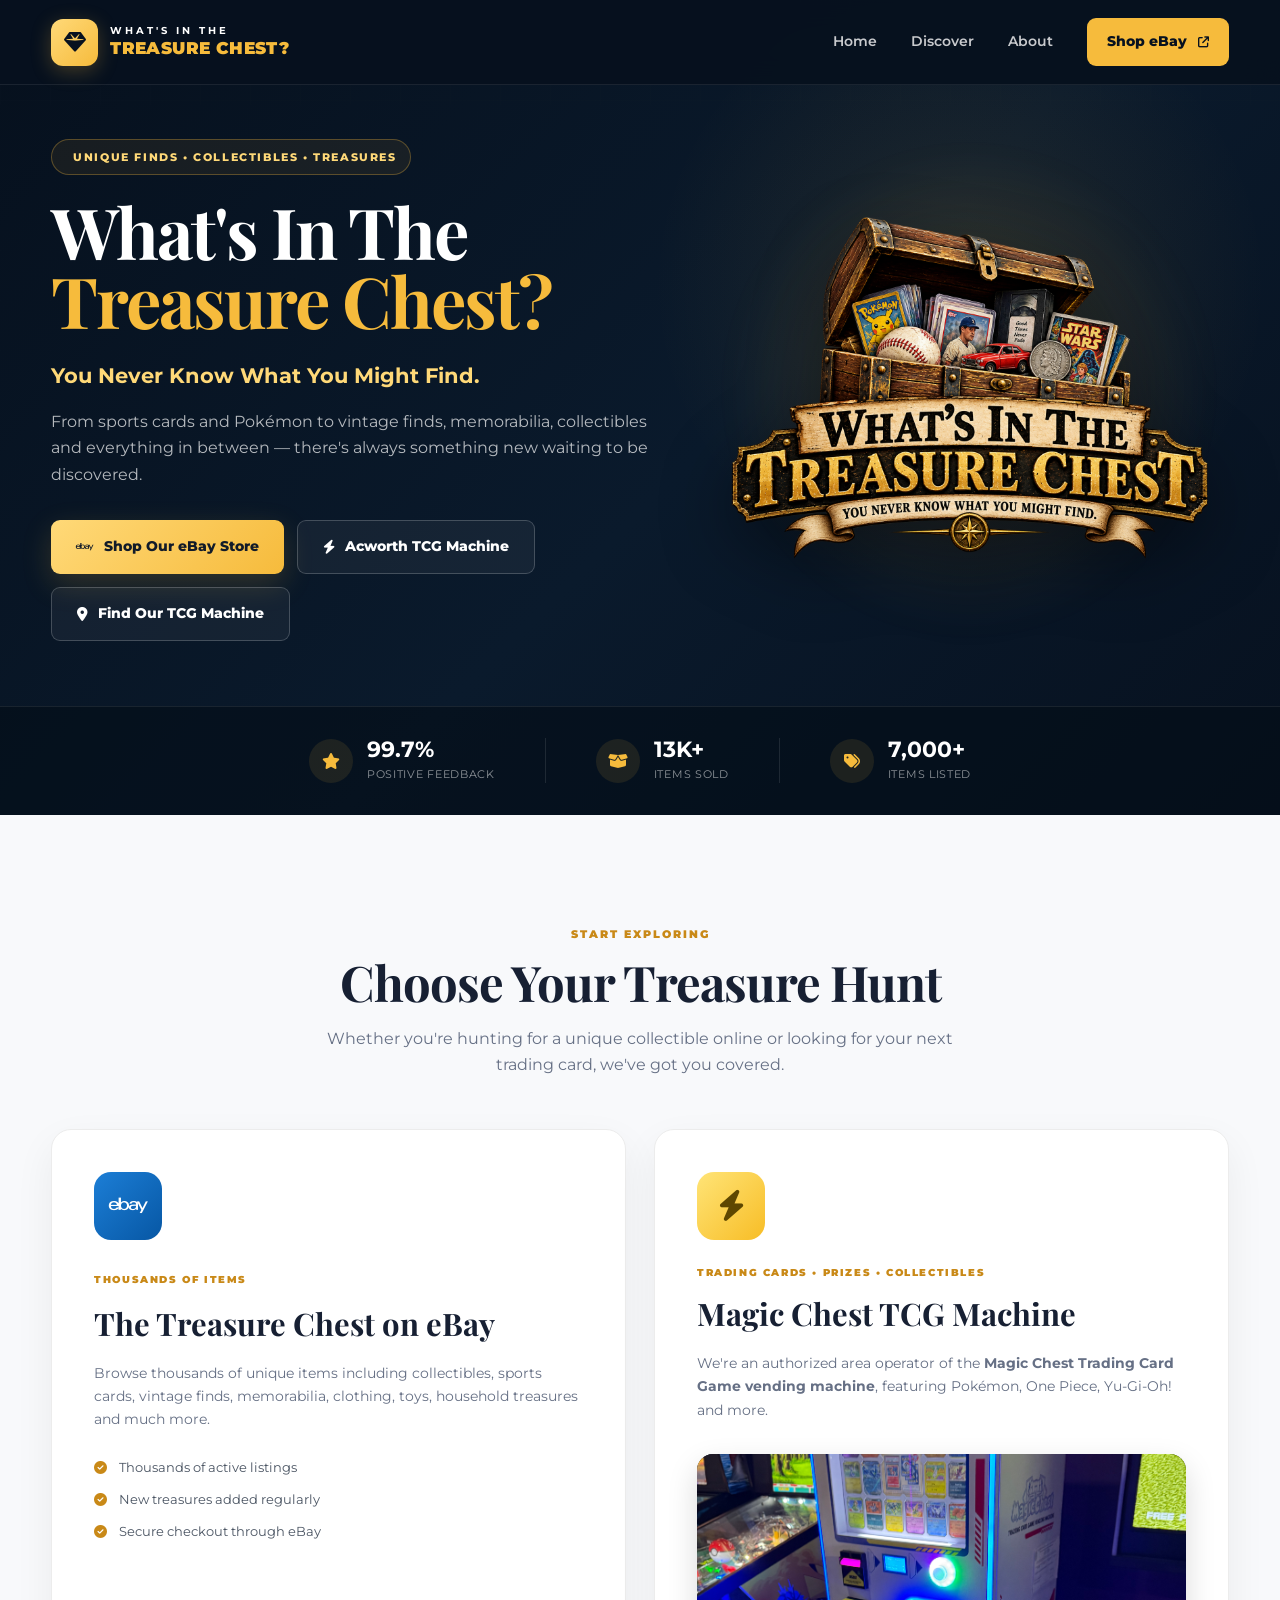
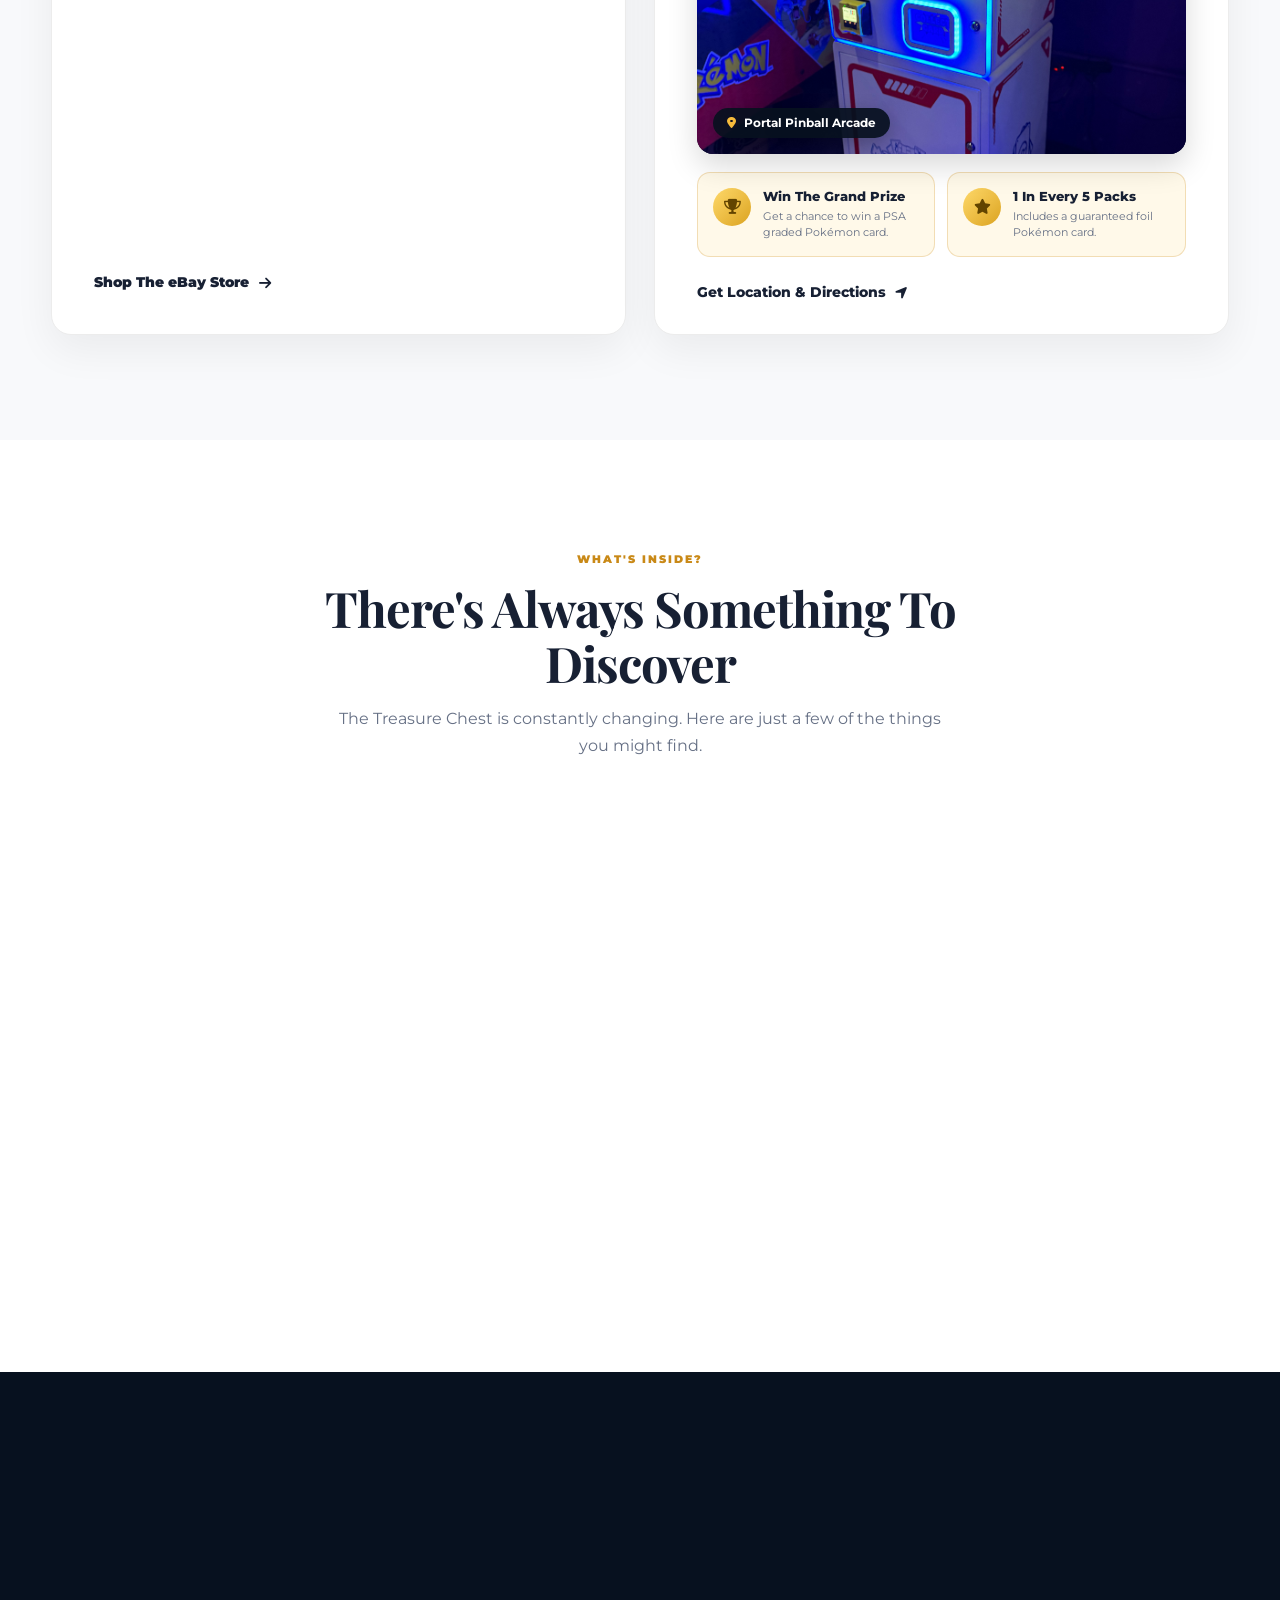
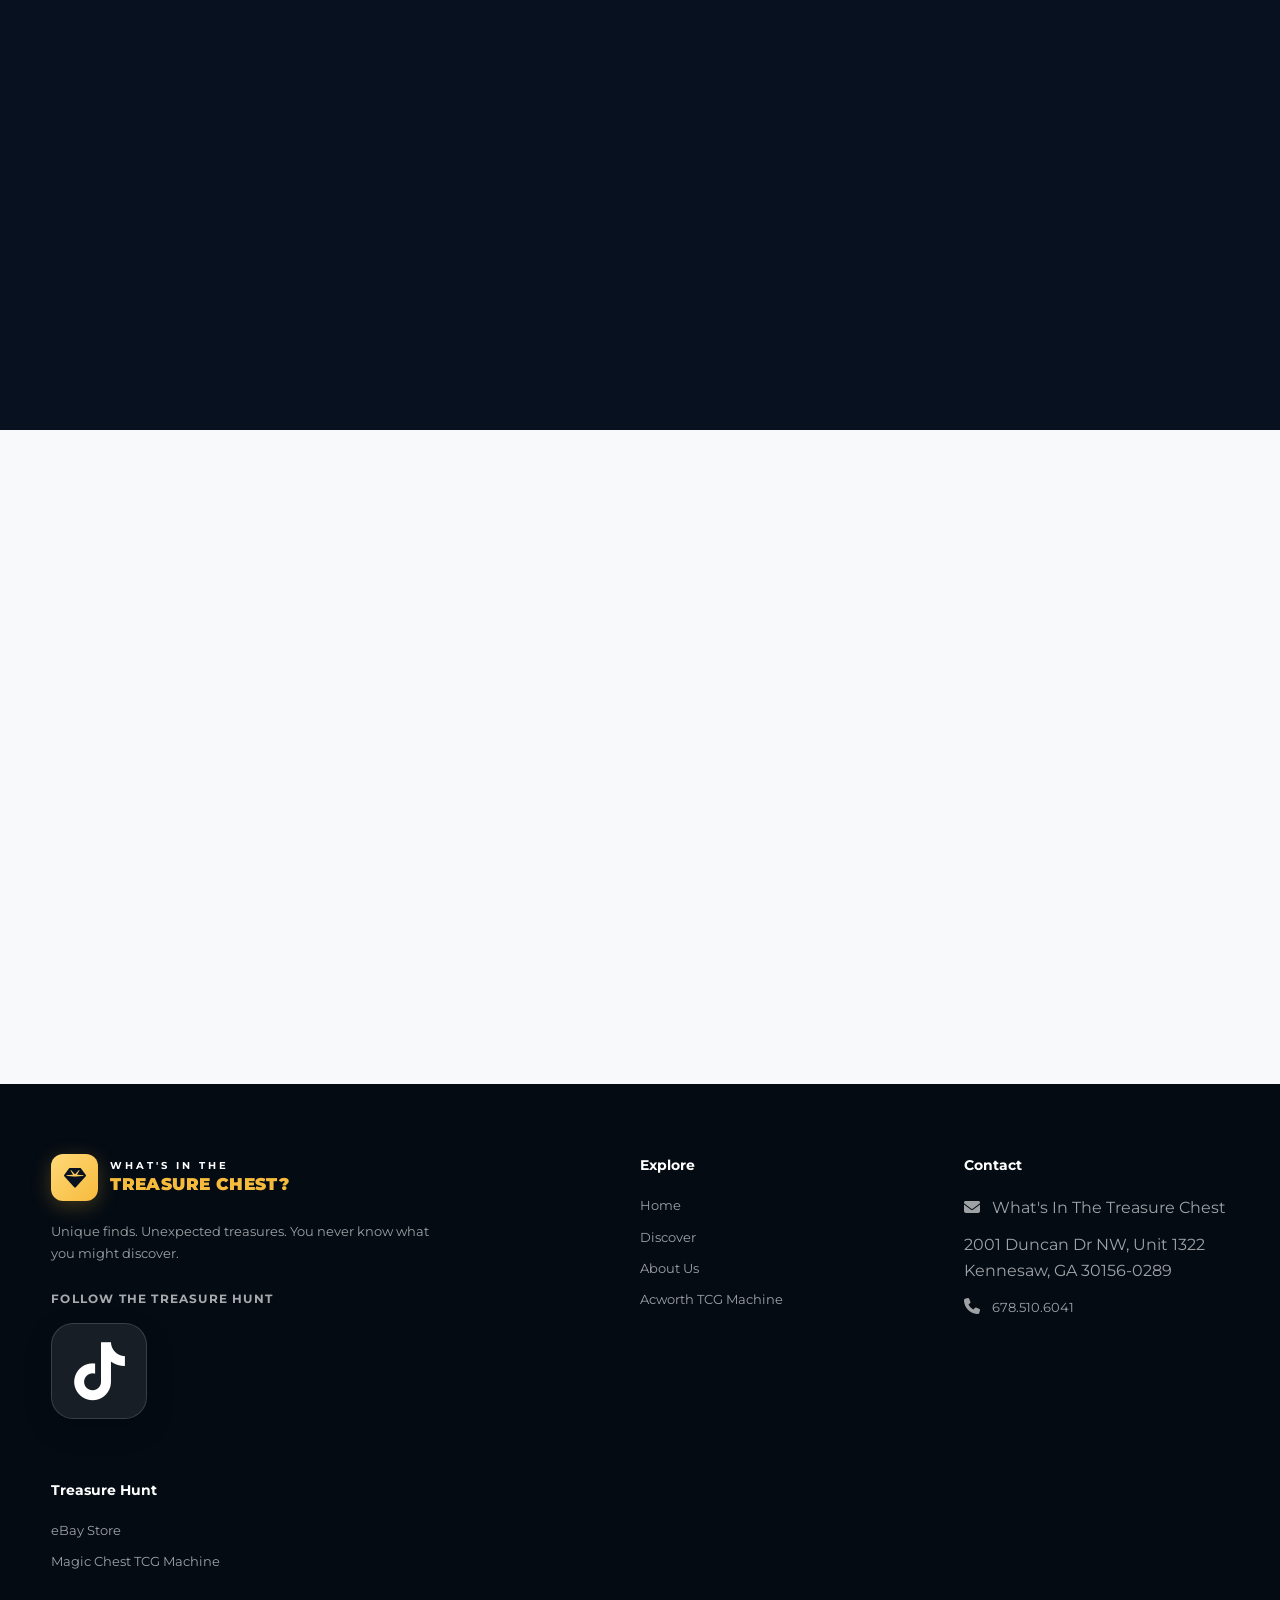
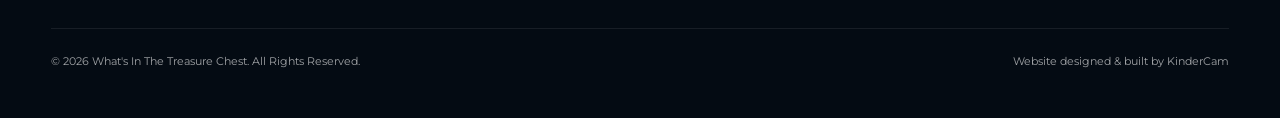
==== commit 2314d472: "Add files via upload" ====
--- a/index.html
+++ b/index.html
@@ -1231,149 +1231,146 @@
      FOOTER
 ===================================================== -->
 
-    <footer class="site-footer">
-
-        <div class="container footer-grid">
-
-
-            <!-- FOOTER BRAND -->
-
-<div class="footer-brand">
-    <a href="#home" class="brand">
-        <div class="brand-icon"><i class="fa-solid fa-gem"></i></div>
-        <div class="brand-text">
-            <span class="brand-small">WHAT'S IN THE</span>
-            <span class="brand-large">TREASURE CHEST?</span>
+<footer class="site-footer">
+
+    <div class="container footer-grid">
+
+        <!-- FOOTER BRAND -->
+
+        <div class="footer-brand">
+
+            <a href="index.html" class="brand">
+
+                <div class="brand-icon">
+                    <i class="fa-solid fa-gem"></i>
+                </div>
+
+                <div class="brand-text">
+                    <span class="brand-small">WHAT'S IN THE</span>
+                    <span class="brand-large">TREASURE CHEST?</span>
+                </div>
+
+            </a>
+
+            <p>
+                Unique finds. Unexpected treasures.
+                You never know what you might discover.
+            </p>
+
+            <div class="footer-social">
+
+                <span>Follow The Treasure Hunt</span>
+
+                <a
+                    href="https://www.tiktok.com/@wittc9?_r=1&_t=ZP-99vL0ftOHz4"
+                    target="_blank"
+                    rel="noopener noreferrer"
+                    class="tiktok-link"
+                    aria-label="Follow What's In The Treasure Chest on TikTok"
+                >
+                    <i class="fa-brands fa-tiktok"></i>
+                </a>
+
+            </div>
+
         </div>
-    </a>
-
-    <p>Unique finds. Unexpected treasures. You never know what you might discover.</p>
-
-    <div class="footer-social">
-        <span>Follow The Treasure Hunt</span>
-
-        <a
-            href="https://www.tiktok.com/@wittc9?_r=1&_t=ZP-99vL0ftOHz4"
-            target="_blank"
-            rel="noopener noreferrer"
-            class="tiktok-link"
-            aria-label="Follow What's In The Treasure Chest on TikTok"
-        >
-            <i class="fa-brands fa-tiktok"></i>
-        </a>
+
+
+        <!-- FOOTER NAV -->
+
+        <div class="footer-links">
+
+            <h3>Explore</h3>
+
+            <a href="index.html">Home</a>
+
+            <a href="index.html#discover">Discover</a>
+
+            <a href="index.html#about">About Us</a>
+
+            <a href="pokemon-card-vending-machine-acworth-ga.html">
+                Acworth TCG Machine
+            </a>
+
+        </div>
+
+
+        <!-- CONTACT -->
+
+        <div class="footer-links">
+
+            <h3>Contact</h3>
+
+            <p>
+                <i class="fa-solid fa-envelope"></i>
+                &nbsp;
+                What's In The Treasure Chest
+            </p>
+
+            <p>
+                2001 Duncan Dr NW, Unit 1322<br>
+                Kennesaw, GA 30156-0289
+            </p>
+
+            <p>
+                <i class="fa-solid fa-phone"></i>
+                &nbsp;
+                <a href="tel:+16785106041">
+                    678.510.6041
+                </a>
+            </p>
+
+        </div>
+
+
+        <!-- TREASURE LINKS -->
+
+        <div class="footer-links">
+
+            <h3>Treasure Hunt</h3>
+
+            <a
+                href="https://www.ebay.com/str/bellabuffal16"
+                target="_blank"
+                rel="noopener"
+            >
+                eBay Store
+            </a>
+
+            <a href="pokemon-card-vending-machine-acworth-ga.html">
+                Magic Chest TCG Machine
+            </a>
+
+        </div>
+
     </div>
-</div>
-
-
-
-        <!-- FOOTER NAV -->
-
-        <div class="footer-links">
-
-
-            <h3>
-
-                Explore
-
-            </h3>
-
-
-            <a href="#home">
-
-                Home
-
-            </a>
-
-
-            <a href="#discover">
-
-                Discover
-
-            </a>
-
-
-            <a href="#about">
-
-                About Us
-
-            </a>
-
-
-        </div>
-
-
-
-        <!-- FOOTER TREASURE LINKS -->
-
-        <div class="footer-links">
-
-
-            <h3>
-
-                Treasure Hunt
-
-            </h3>
-
-
-            <a href="https://www.ebay.com/str/bellabuffal16"
-               target="_blank"
-               rel="noopener">
-
-                eBay Store
-
-            </a>
-
-
-            <a href="https://www.google.com/maps/search/?api=1&query=Portal+Pinball+Arcade"
-               target="_blank"
-               rel="noopener">
-
-                Magic Chest TCG Machine Location
-
-            </a>
-
-
-        </div>
-
-
-    </div>
-
-
-
-    <!-- =====================================================
-         FOOTER BOTTOM
-    ===================================================== -->
+
+
+    <!-- FOOTER BOTTOM -->
 
     <div class="container footer-bottom">
 
-
         <p>
-
             &copy;
-
             <span id="currentYear"></span>
-
             What's In The Treasure Chest.
             All Rights Reserved.
-
         </p>
 
-
         <p class="footer-note">
 
             Website designed &amp; built by
 
-            <a href="https://www.kindercam.com"
-               target="_blank"
-               rel="noopener"
-               class="footer-credit">
-
+            <a
+                href="https://www.kindercam.com"
+                target="_blank"
+                rel="noopener"
+                class="footer-credit"
+            >
                 KinderCam
-
             </a>
 
         </p>
-
 
     </div>
 
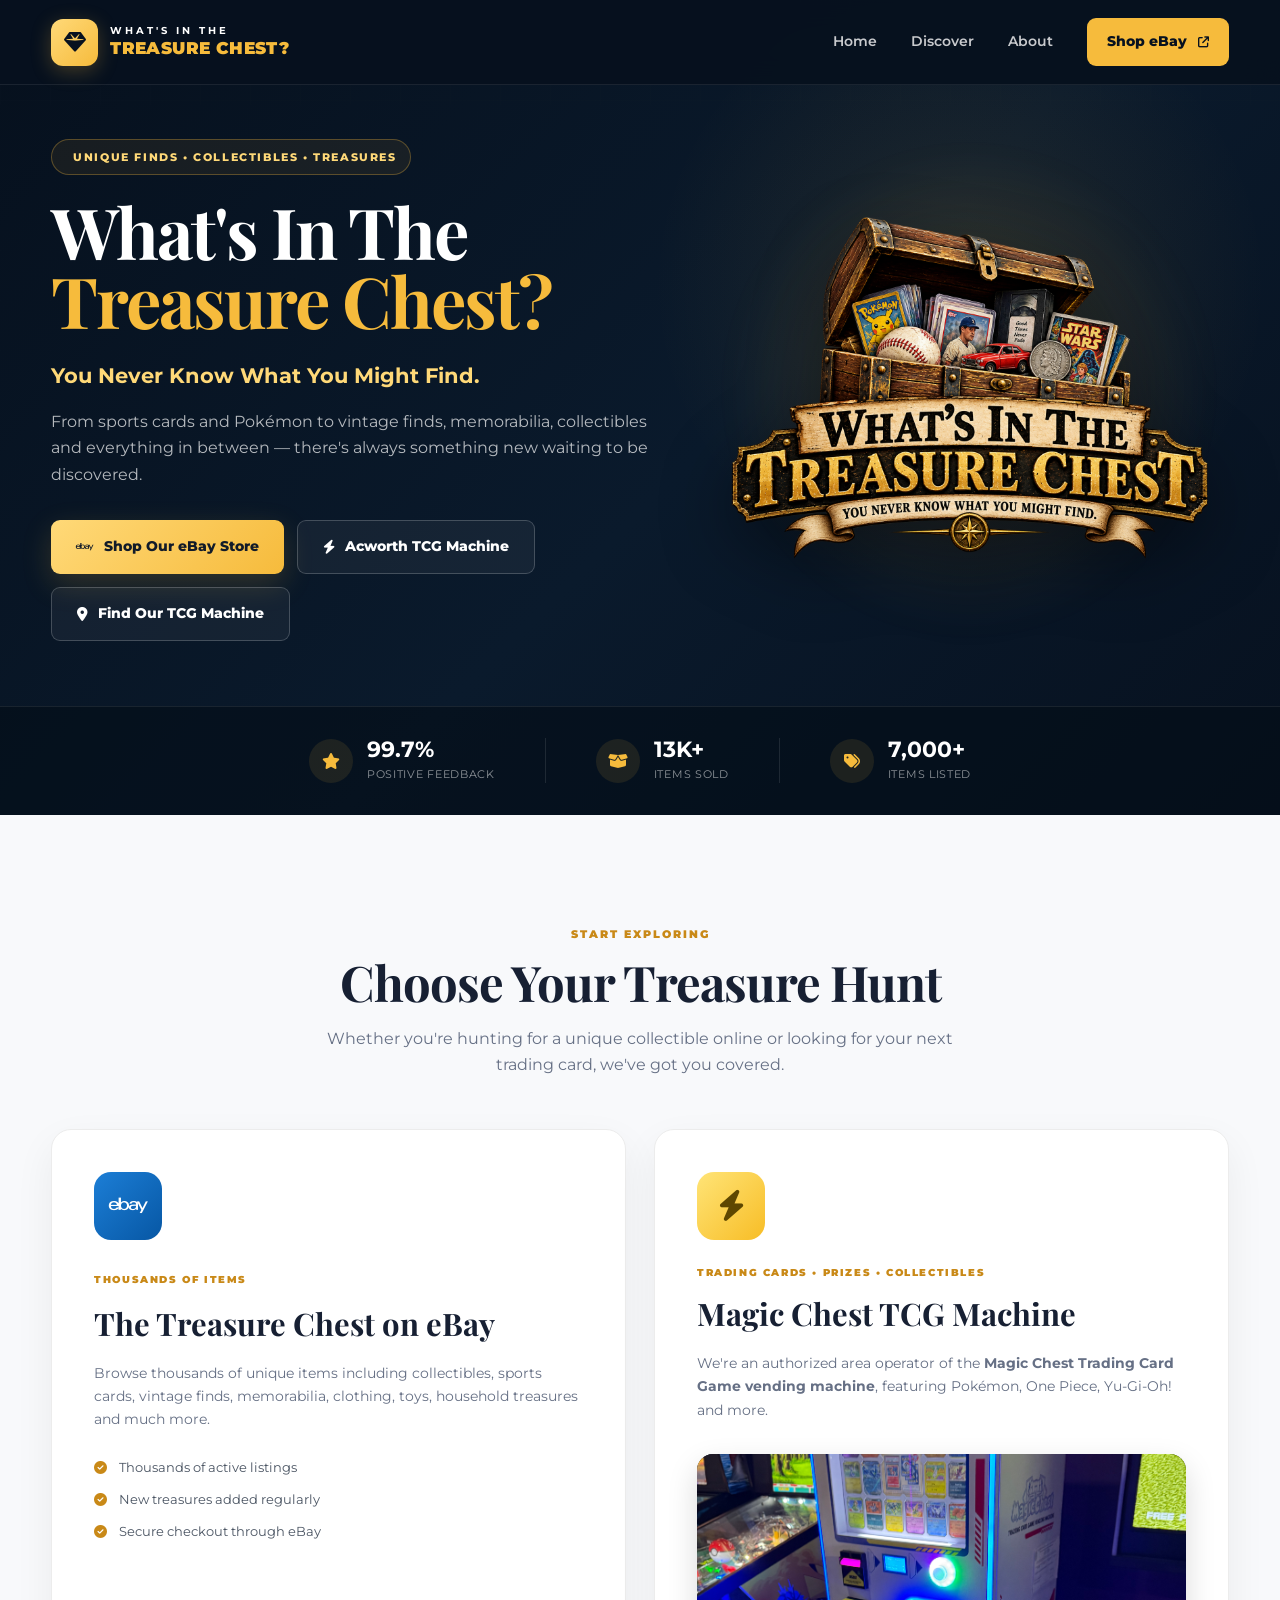
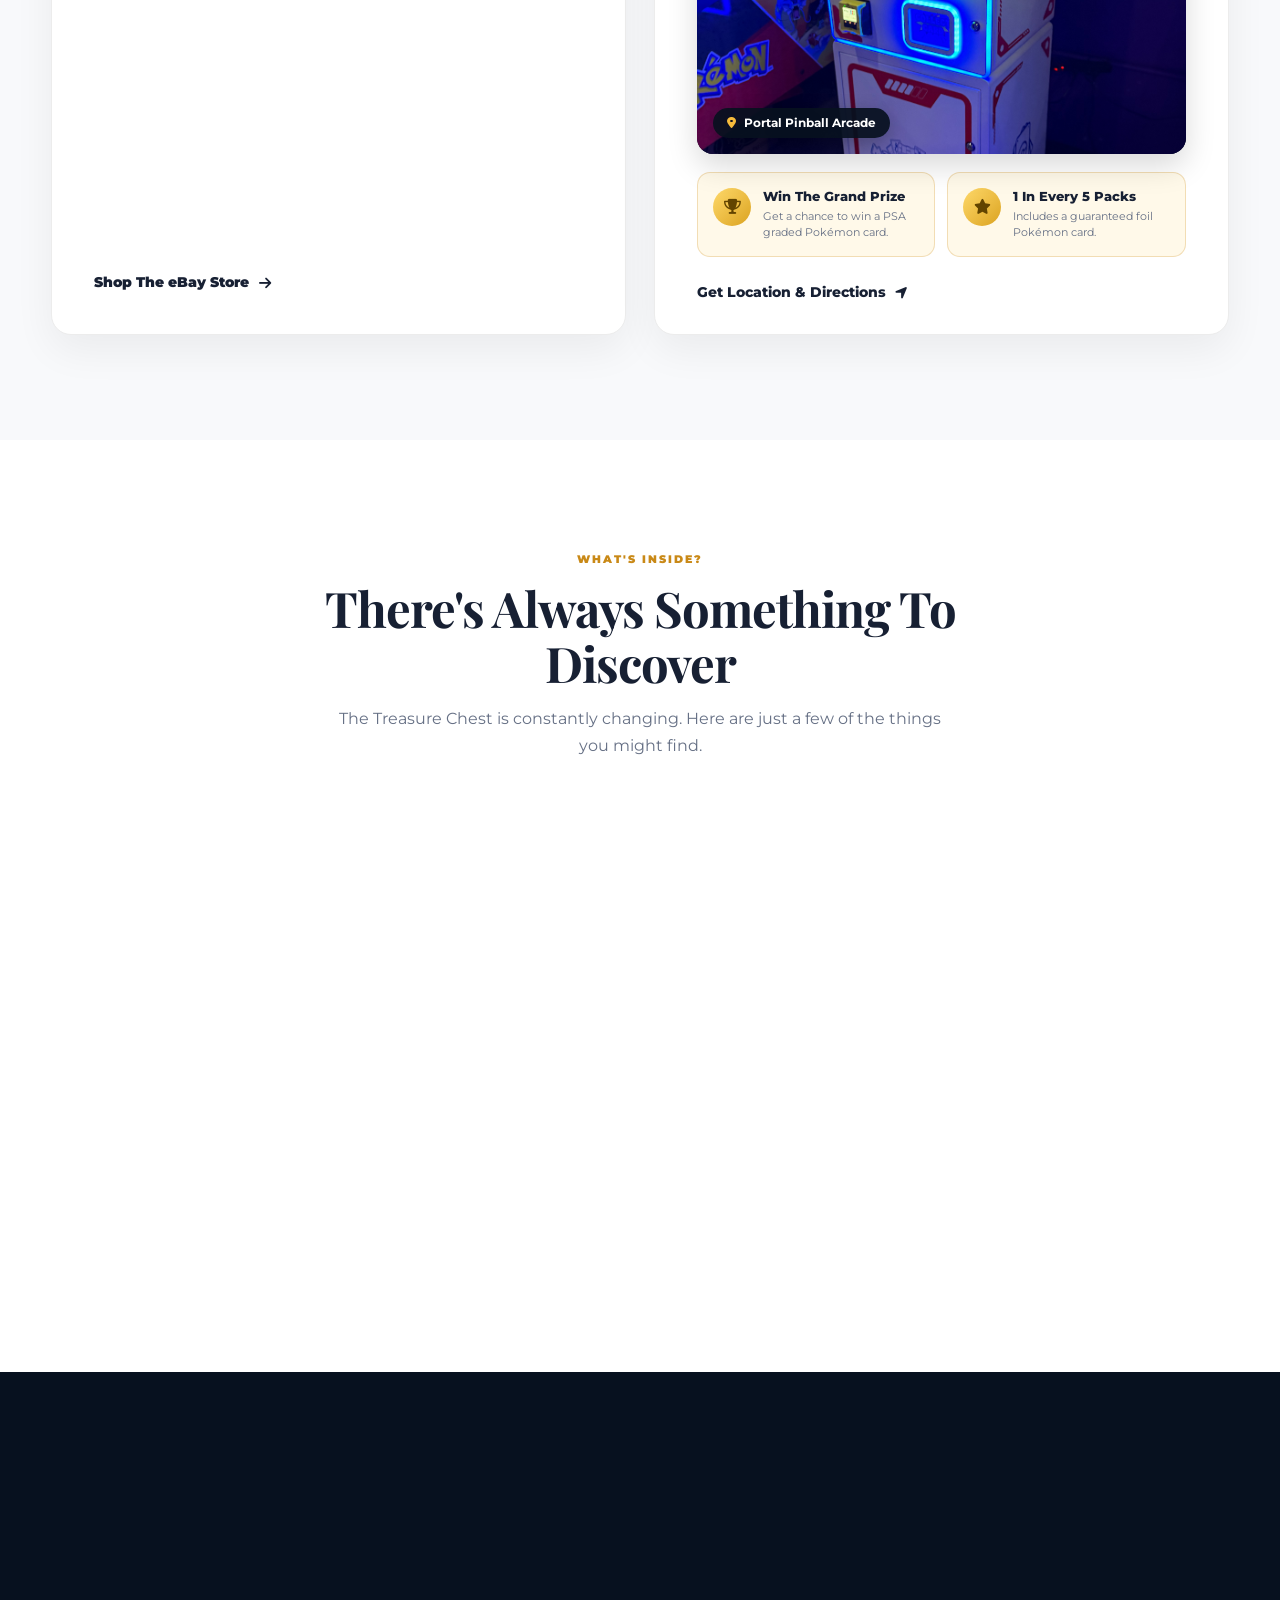
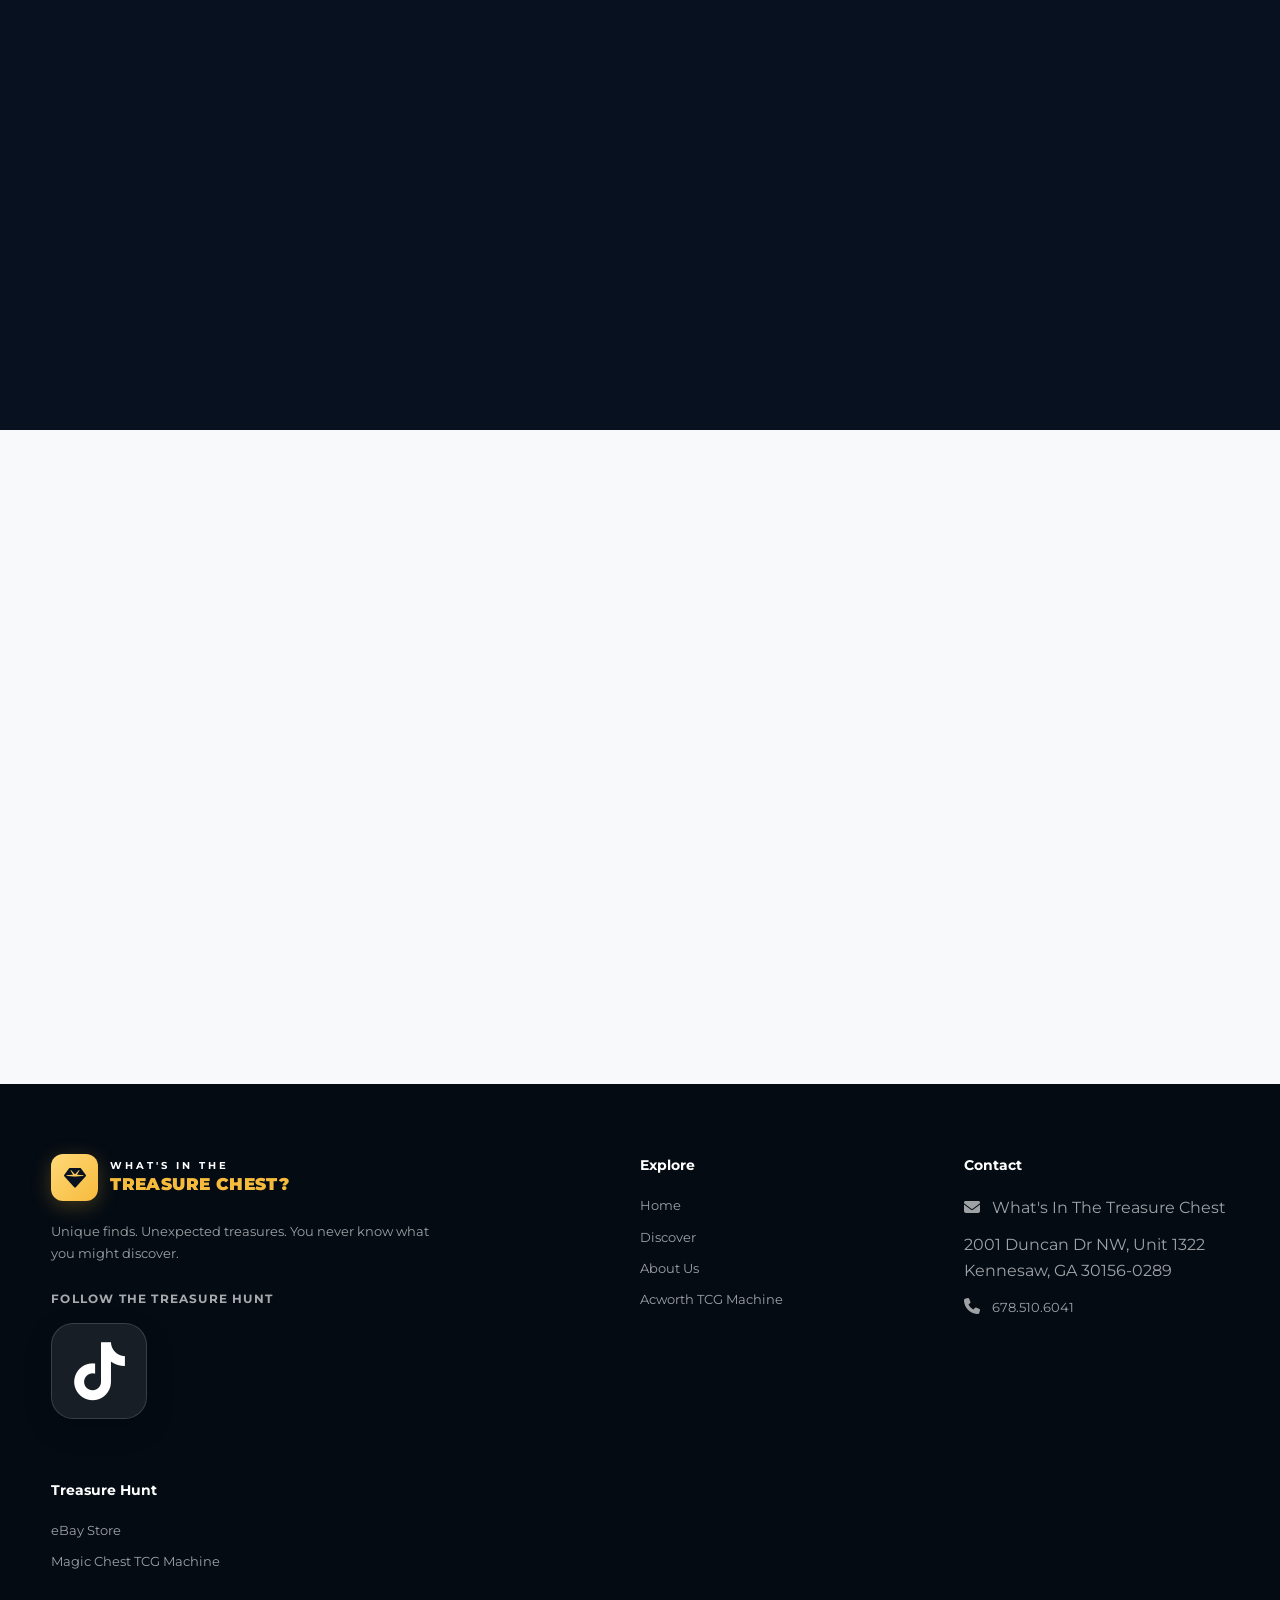
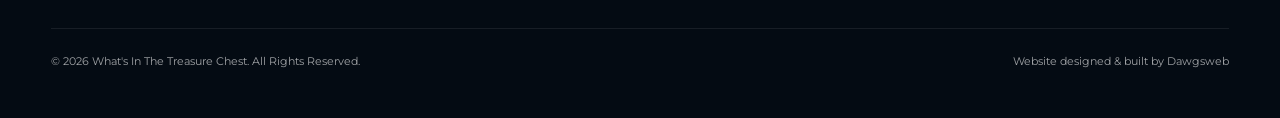
==== commit 1b954f0b: "Add files via upload" ====
--- a/index.html
+++ b/index.html
@@ -1362,12 +1362,12 @@
             Website designed &amp; built by
 
             <a
-                href="https://www.kindercam.com"
+                href="https://www.dawgsweb.com"
                 target="_blank"
                 rel="noopener"
                 class="footer-credit"
             >
-                KinderCam
+                Dawgsweb
             </a>
 
         </p>
--- a/style.css
+++ b/style.css
@@ -2463,3 +2463,49 @@
         font-size: 52px !important;
     }
 }
+/* =====================================================
+   TCG MACHINE IMAGE - DESKTOP + MOBILE
+===================================================== */
+
+.local-photo {
+    width: 100%;
+    height: 500px;
+    overflow: hidden;
+    border-radius: 24px;
+}
+
+.local-photo img {
+    width: 100%;
+    height: 100% !important;
+    display: block;
+
+    /* Crop the image without stretching it */
+    object-fit: cover;
+
+    /* Keep the machine centered */
+    object-position: center center;
+
+    border-radius: 24px;
+}
+
+
+/* =====================================================
+   TCG MACHINE IMAGE - MOBILE
+===================================================== */
+
+@media (max-width: 850px) {
+
+    .local-photo {
+        height: 375px;
+        border-radius: 20px;
+    }
+
+    .local-photo img {
+        width: 100%;
+        height: 100% !important;
+        object-fit: cover;
+        object-position: center center;
+        border-radius: 20px;
+    }
+
+}
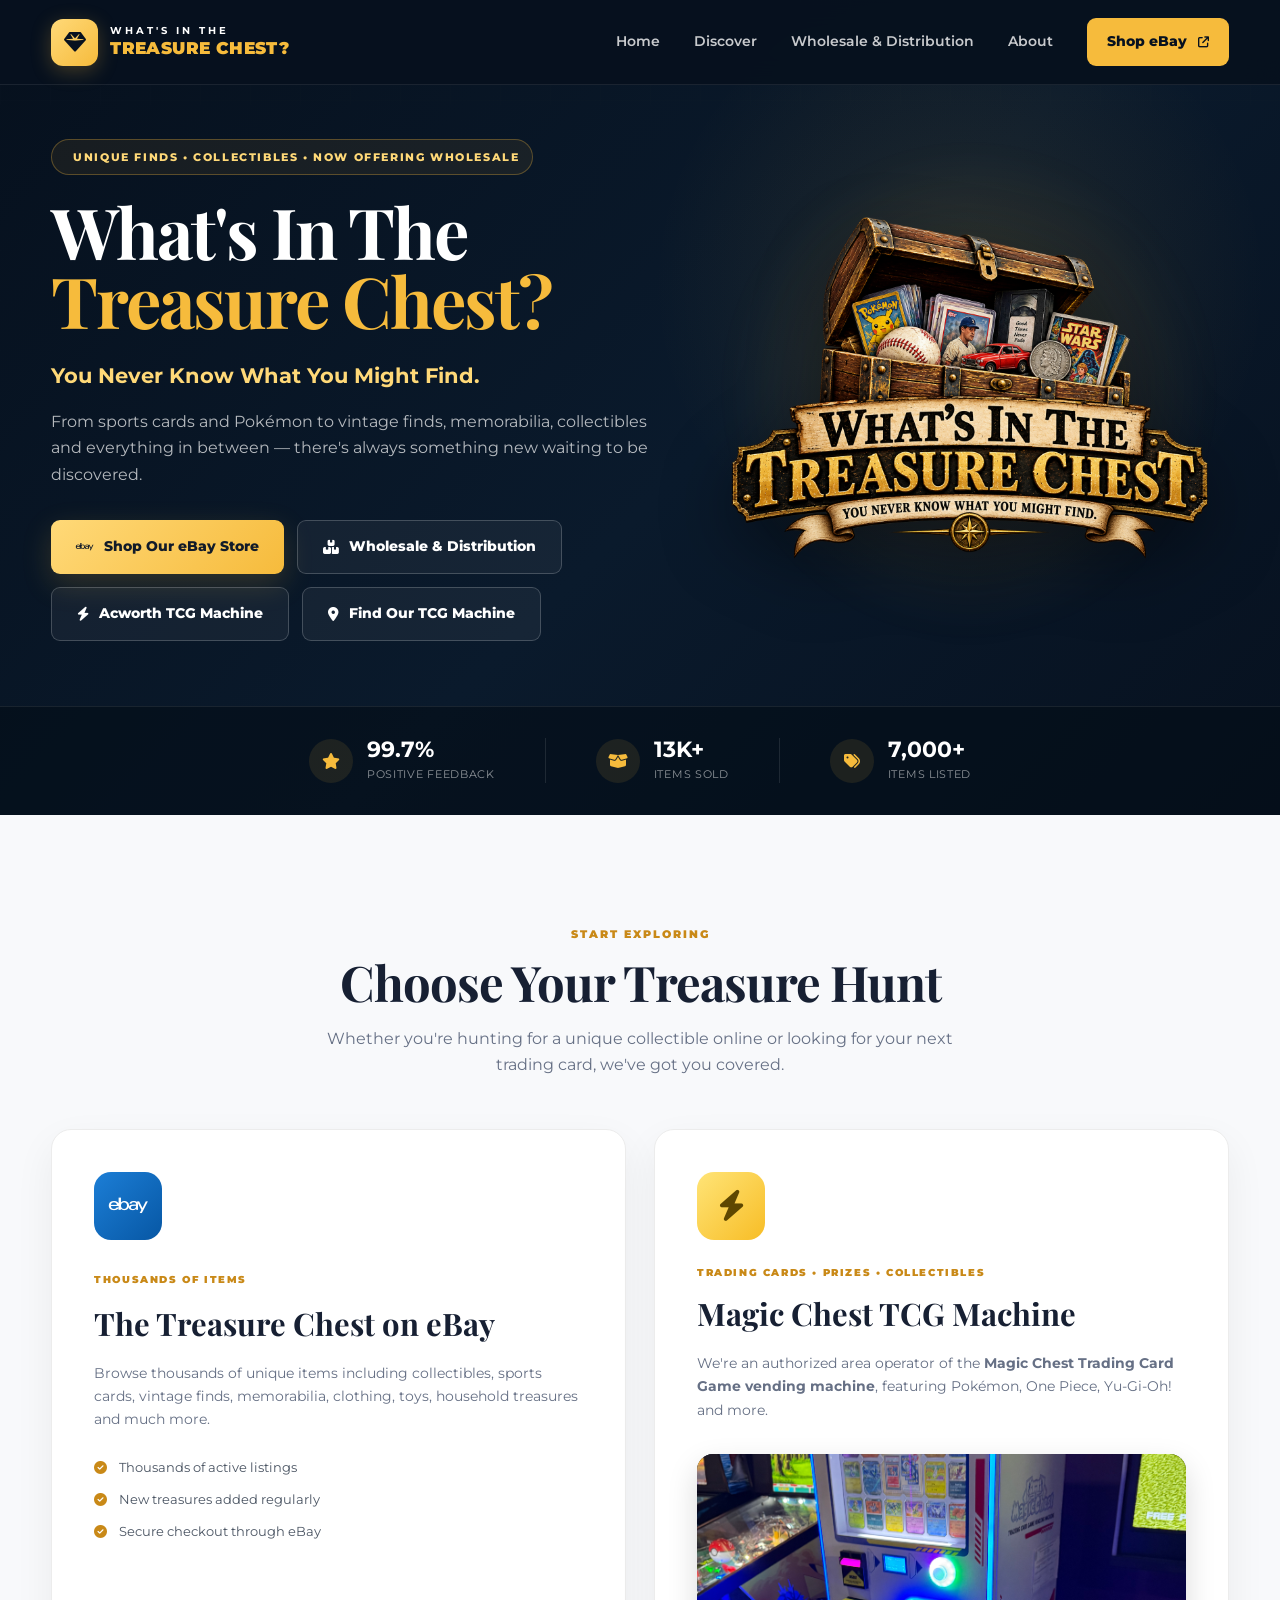
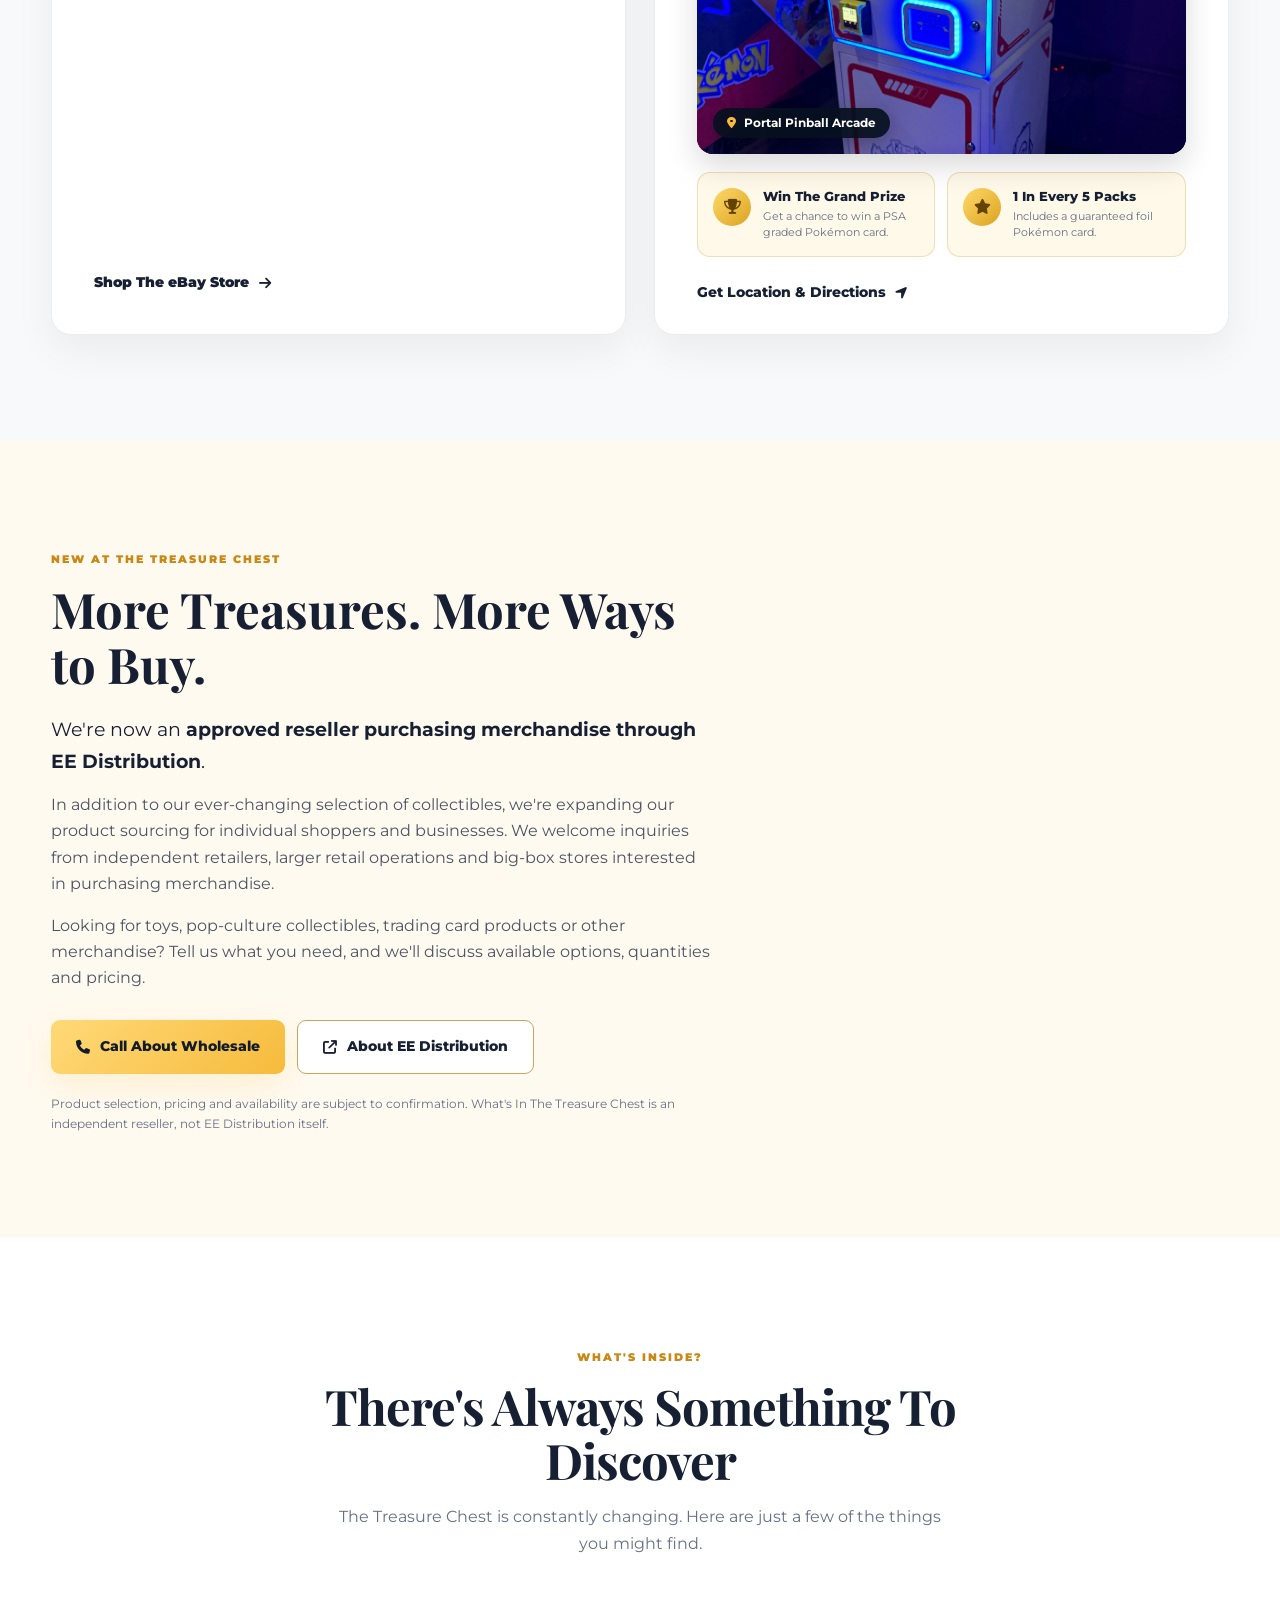
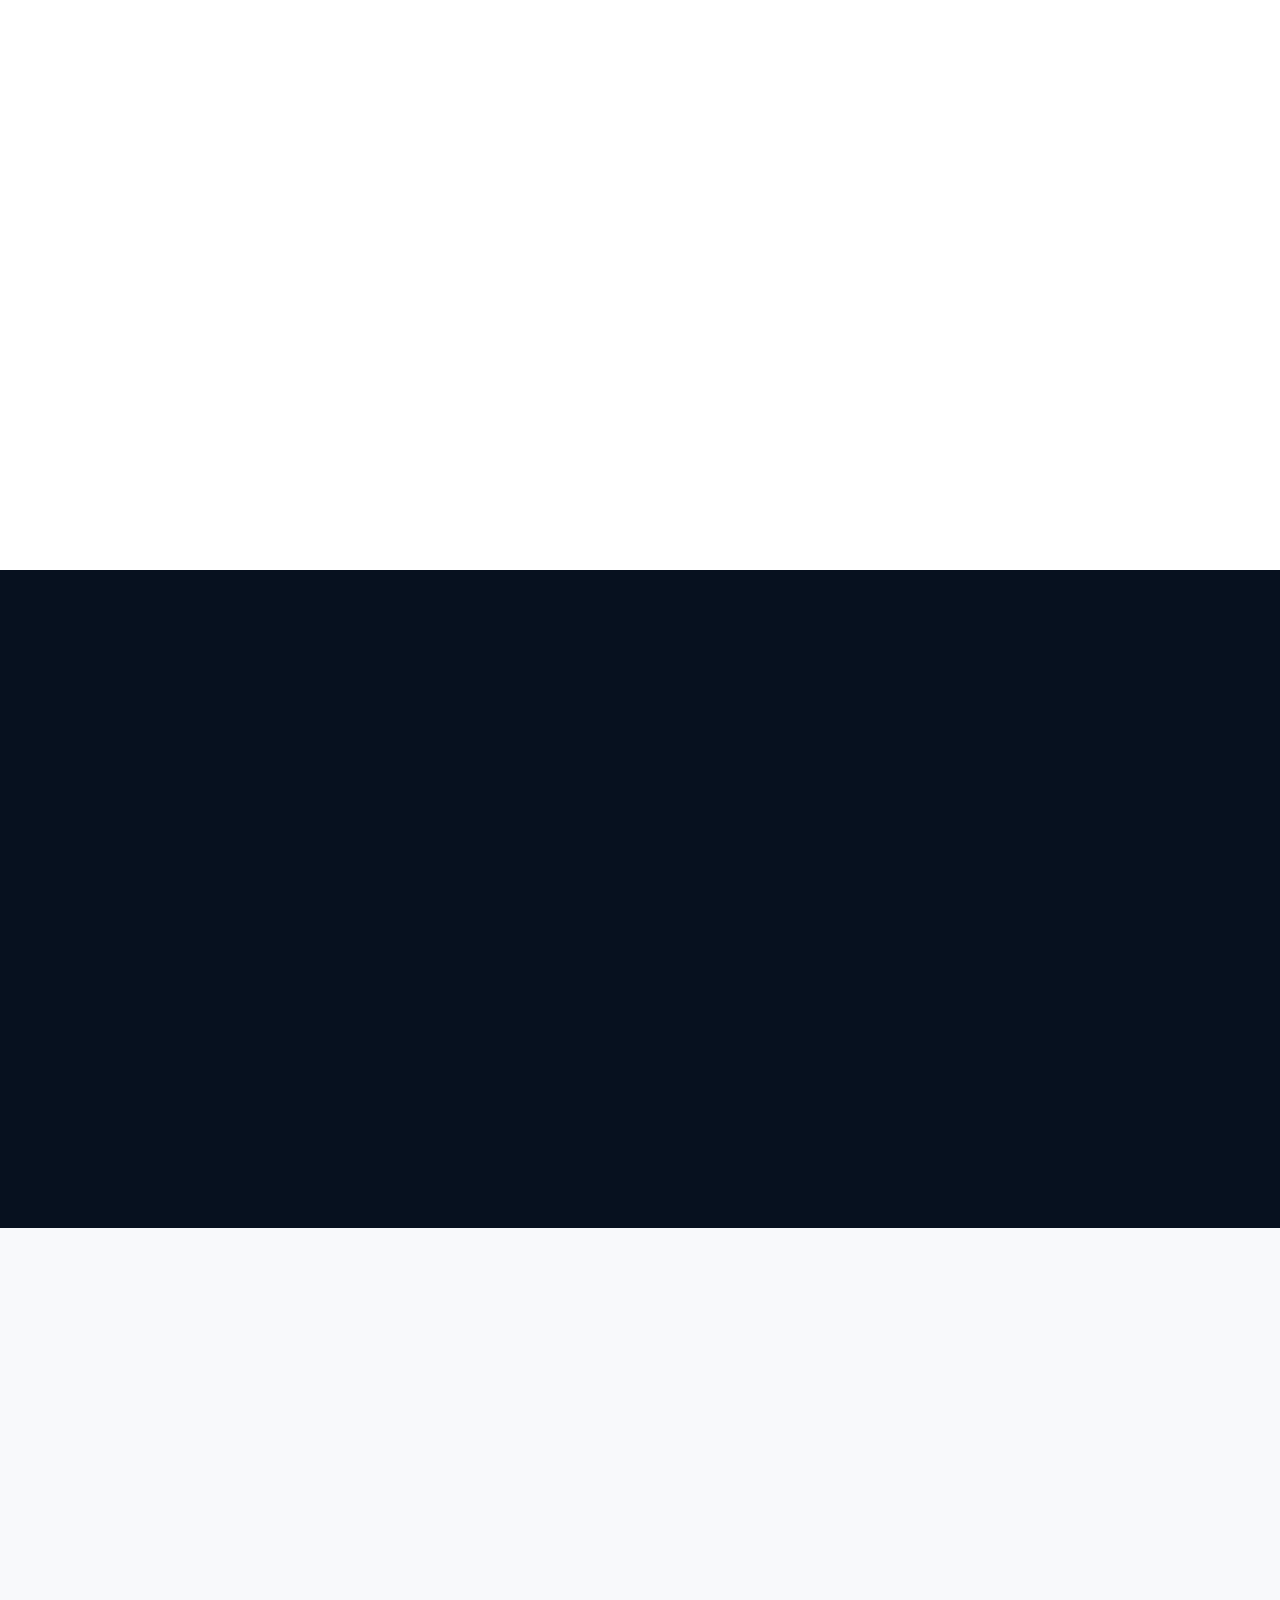
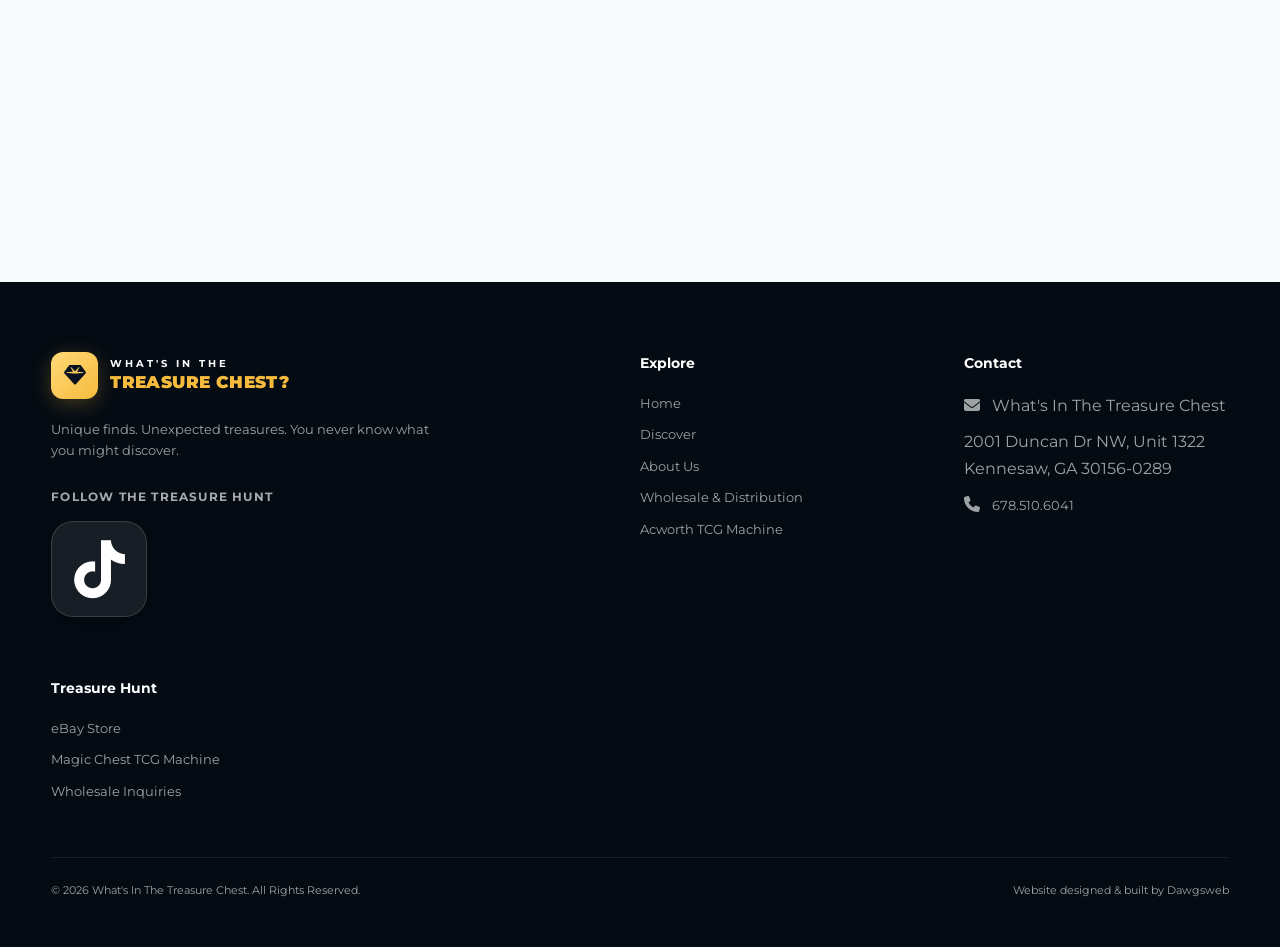
==== commit 32fd5b06: "Add files via upload" ====
--- a/index.html
+++ b/index.html
@@ -22,10 +22,10 @@
          PRIMARY SEO
     ====================================================== -->
 
-    <title>Collectibles, Sports Cards & Vintage Finds | What's In The Treasure Chest</title>
+    <title>Collectibles, Trading Cards & Wholesale Supply | What's In The Treasure Chest</title>
 
     <meta name="description"
-          content="Shop What's In The Treasure Chest for sports cards, Pokémon cards, vintage finds, memorabilia, toys and unique collectibles. Browse thousands of items on eBay and find our Magic Chest TCG vending machine.">
+          content="Shop collectibles, sports cards and vintage finds at What's In The Treasure Chest. Now an approved EE Distribution reseller offering retail and wholesale inquiries.">
 
     <meta name="robots"
           content="index, follow, max-image-preview:large, max-snippet:-1, max-video-preview:-1">
@@ -41,10 +41,10 @@
           content="What's In The Treasure Chest">
 
     <meta property="og:title"
-          content="Collectibles, Sports Cards & Vintage Finds | What's In The Treasure Chest">
+          content="Collectibles, Trading Cards & Wholesale Supply | What's In The Treasure Chest">
 
     <meta property="og:description"
-          content="You never know what you might find. Discover sports cards, Pokémon cards, vintage finds, memorabilia, toys and thousands of unique collectibles.">
+          content="Discover trading cards, toys, memorabilia and unique collectibles. Now accepting retail and wholesale product inquiries as an approved EE Distribution reseller.">
 
     <meta property="og:type"
           content="website">
@@ -62,10 +62,10 @@
           content="summary_large_image">
 
     <meta name="twitter:title"
-          content="Collectibles, Sports Cards & Vintage Finds | What's In The Treasure Chest">
+          content="Collectibles, Trading Cards & Wholesale Supply | What's In The Treasure Chest">
 
     <meta name="twitter:description"
-          content="Discover sports cards, Pokémon cards, vintage finds, memorabilia, toys and thousands of unique collectibles.">
+          content="Discover collectibles, trading cards and toys, plus new retail and wholesale sourcing opportunities.">
 
     <meta name="twitter:image"
           content="https://www.whatsinthetreasurechest.com/assets/img/treasure-chest-logo.png">
@@ -84,7 +84,7 @@
           "name": "What's In The Treasure Chest",
           "url": "https://www.whatsinthetreasurechest.com/",
           "logo": "https://www.whatsinthetreasurechest.com/assets/img/treasure-chest-logo.png",
-          "description": "A treasure-hunting collectibles business offering sports cards, Pokémon cards, vintage finds, memorabilia, toys and other unique items through its eBay store and a Magic Chest TCG vending machine.",
+          "description": "A collectibles retailer and approved EE Distribution reseller offering sports cards, toys, memorabilia, retail sales and wholesale inquiries.",
           "sameAs": [
             "https://www.ebay.com/str/bellabuffal16",
             "https://www.tiktok.com/@wittc9"
@@ -96,7 +96,9 @@
             "Vintage collectibles",
             "Memorabilia",
             "Toys",
-            "Collectibles"
+            "Collectibles",
+            "Wholesale collectible supply",
+            "Toys and pop culture merchandise"
           ]
         },
         {
@@ -113,7 +115,7 @@
           "@type": "WebPage",
           "@id": "https://www.whatsinthetreasurechest.com/#webpage",
           "url": "https://www.whatsinthetreasurechest.com/",
-          "name": "Collectibles, Sports Cards & Vintage Finds | What's In The Treasure Chest",
+          "name": "Collectibles, Trading Cards & Wholesale Supply | What's In The Treasure Chest",
           "description": "Shop What's In The Treasure Chest for sports cards, Pokémon cards, vintage finds, memorabilia, toys and unique collectibles.",
           "isPartOf": {
             "@id": "https://www.whatsinthetreasurechest.com/#website"
@@ -224,6 +226,10 @@
                 Discover
             </a>
 
+            <a href="#distribution">
+                Wholesale &amp; Distribution
+            </a>
+
             <a href="#about">
                 About
             </a>
@@ -278,7 +284,7 @@
 
                 <i class="fa-solid fa-sparkles"></i>
 
-                UNIQUE FINDS • COLLECTIBLES • TREASURES
+                UNIQUE FINDS • COLLECTIBLES • NOW OFFERING WHOLESALE
 
             </div>
 
@@ -328,6 +334,11 @@
 
                 </a>
 
+
+                <a href="#distribution" class="btn btn-outline">
+                    <i class="fa-solid fa-boxes-stacked"></i>
+                    Wholesale &amp; Distribution
+                </a>
 
                 <!-- MAGIC CHEST -->
 
@@ -769,6 +780,37 @@
 </section>
 
 
+
+<!-- =====================================================
+     APPROVED RESELLER / WHOLESALE
+===================================================== -->
+<section class="distribution-section" id="distribution" aria-labelledby="distribution-title">
+    <div class="container distribution-grid">
+        <div class="distribution-copy">
+            <span class="section-kicker">NEW AT THE TREASURE CHEST</span>
+            <h2 id="distribution-title">More Treasures. More Ways to Buy.</h2>
+            <p class="distribution-lead">We're now an <strong>approved reseller purchasing merchandise through EE Distribution</strong>.</p>
+            <p>In addition to our ever-changing selection of collectibles, we're expanding our product sourcing for individual shoppers and businesses. We welcome inquiries from independent retailers, larger retail operations and big-box stores interested in purchasing merchandise.</p>
+            <p>Looking for toys, pop-culture collectibles, trading card products or other merchandise? Tell us what you need, and we'll discuss available options, quantities and pricing.</p>
+            <div class="distribution-actions">
+                <a class="btn btn-gold" href="tel:+16785106041"><i class="fa-solid fa-phone"></i> Call About Wholesale</a>
+                <a class="btn btn-outline distribution-outline" href="https://www.eedistribution.com/" target="_blank" rel="noopener noreferrer"><i class="fa-solid fa-arrow-up-right-from-square"></i> About EE Distribution</a>
+            </div>
+            <p class="distribution-note">Product selection, pricing and availability are subject to confirmation. What's In The Treasure Chest is an independent reseller, not EE Distribution itself.</p>
+        </div>
+        <div class="distribution-panel">
+            <div class="distribution-panel-icon"><i class="fa-solid fa-boxes-stacked"></i></div>
+            <h3>Retail &amp; Wholesale Inquiries Welcome</h3>
+            <ul>
+                <li><i class="fa-solid fa-circle-check"></i> Individual collectors and shoppers</li>
+                <li><i class="fa-solid fa-circle-check"></i> Independent retail stores</li>
+                <li><i class="fa-solid fa-circle-check"></i> Larger retailers and big-box buyers</li>
+                <li><i class="fa-solid fa-circle-check"></i> Merchandise and bulk-order inquiries</li>
+            </ul>
+            <a href="tel:+16785106041" class="distribution-phone">678.510.6041 <i class="fa-solid fa-arrow-right"></i></a>
+        </div>
+    </div>
+</section>
 
 <!-- =====================================================
      CATEGORIES
@@ -1288,6 +1330,8 @@
 
             <a href="index.html#about">About Us</a>
 
+            <a href="index.html#distribution">Wholesale &amp; Distribution</a>
+
             <a href="pokemon-card-vending-machine-acworth-ga.html">
                 Acworth TCG Machine
             </a>
@@ -1340,6 +1384,8 @@
             <a href="pokemon-card-vending-machine-acworth-ga.html">
                 Magic Chest TCG Machine
             </a>
+
+            <a href="index.html#distribution">Wholesale Inquiries</a>
 
         </div>
 
@@ -1505,7 +1551,7 @@
 
     document
         .querySelectorAll(
-            ".destination-card, .category-card, .about-grid, .cta-box"
+            ".destination-card, .category-card, .about-grid, .cta-box, .distribution-panel"
         )
         .forEach(function(element) {
 
@@ -1541,6 +1587,12 @@
         } else if (href.includes("google.com/maps")) {
             eventName = "tcg_directions_click";
             destination = "Magic Chest TCG Machine";
+        } else if (href.includes("eedistribution.com")) {
+            eventName = "supplier_info_click";
+            destination = "EE Distribution";
+        } else if (href.startsWith("tel:") && link.closest(".distribution-section")) {
+            eventName = "wholesale_phone_click";
+            destination = "Wholesale Inquiry";
         } else if (href.includes("tiktok.com/@wittc9")) {
             eventName = "tiktok_click";
             destination = "TikTok";
--- a/style.css
+++ b/style.css
@@ -2,2142 +2,996 @@
    WHAT'S IN THE TREASURE CHEST
    Main Stylesheet
 ===================================================== */
-
 :root {
-
     --navy: #07111f;
     --navy-light: #0d1c2f;
     --navy-card: #10243a;
-
     --gold: #f6bb3c;
     --gold-light: #ffd978;
     --gold-dark: #c98917;
-
     --cream: #fffaf0;
     --white: #ffffff;
-
     --text: #172033;
     --muted: #667085;
-
     --border: #e8e8e8;
-
-    --shadow:
-        0 20px 50px rgba(0, 0, 0, 0.12);
-
-    --shadow-large:
-        0 30px 80px rgba(0, 0, 0, 0.18);
-
-}
-
-
+    --shadow: 0 20px 50px rgba(0, 0, 0, 0.12);
+    --shadow-large: 0 30px 80px rgba(0, 0, 0, 0.18);
+}
 /* =====================================================
    RESET
 ===================================================== */
-
 * {
     margin: 0;
     padding: 0;
     box-sizing: border-box;
 }
-
 html {
     scroll-behavior: smooth;
 }
-
 body {
-
     font-family: "Montserrat", sans-serif;
-
     color: var(--text);
-
     background: #ffffff;
-
     line-height: 1.65;
-
     overflow-x: hidden;
-
-}
-
+}
 img {
     max-width: 100%;
 }
-
 a {
     text-decoration: none;
     color: inherit;
 }
-
 button {
     font: inherit;
 }
-
 .container {
-
     width: min(1180px, 92%);
-
     margin: 0 auto;
-
-}
-
-
+}
 /* =====================================================
    HEADER
 ===================================================== */
-
 .site-header {
-
     position: fixed;
-
     top: 0;
     left: 0;
-
     width: 100%;
-
     z-index: 1000;
-
     background: rgba(7, 17, 31, 0.96);
-
     backdrop-filter: blur(14px);
-
-    border-bottom:
-        1px solid rgba(255, 255, 255, 0.08);
-
-}
-
+    border-bottom: 1px solid rgba(255, 255, 255, 0.08);
+}
 .nav-container {
-
     min-height: 84px;
-
-    display: flex;
-
-    align-items: center;
-
+    display: flex;
+    align-items: center;
     justify-content: space-between;
-
-}
-
-
+}
 /* BRAND */
-
 .brand {
-
-    display: flex;
-
-    align-items: center;
-
+    display: flex;
+    align-items: center;
     gap: 12px;
-
-}
-
+}
 .brand-icon {
-
     width: 47px;
     height: 47px;
-
     border-radius: 12px;
-
-    display: flex;
-
+    display: flex;
     align-items: center;
     justify-content: center;
-
     color: var(--navy);
-
     font-size: 22px;
-
-    background:
-        linear-gradient(
-            135deg,
-            var(--gold-light),
-            var(--gold)
-        );
-
-    box-shadow:
-        0 5px 20px rgba(246, 187, 60, 0.25);
-
-}
-
+    background: linear-gradient( 135deg, var(--gold-light), var(--gold) );
+    box-shadow: 0 5px 20px rgba(246, 187, 60, 0.25);
+}
 .brand-text {
-
-    display: flex;
-
+    display: flex;
     flex-direction: column;
-
     line-height: 1.05;
-
-}
-
+}
 .brand-small {
-
     color: #ffffff;
-
     font-size: 10px;
-
     letter-spacing: 3px;
-
     font-weight: 700;
-
-}
-
+}
 .brand-large {
-
     margin-top: 4px;
-
     color: var(--gold);
-
     font-size: 17px;
-
     font-weight: 900;
-
     letter-spacing: .4px;
-
-}
-
-
+}
 /* NAVIGATION */
-
 .main-nav {
-
-    display: flex;
-
-    align-items: center;
-
+    display: flex;
+    align-items: center;
     gap: 34px;
-
-}
-
+}
 .main-nav > a {
-
     color: rgba(255, 255, 255, .78);
-
     font-size: 14px;
-
     font-weight: 600;
-
     transition: .25s ease;
-
-}
-
+}
 .main-nav > a:hover {
-
     color: var(--gold);
-
-}
-
+}
 .main-nav .nav-shop-btn {
-
     padding: 12px 20px;
-
     border-radius: 9px;
-
     color: var(--navy);
-
     background: var(--gold);
-
     font-weight: 800;
-
-}
-
+}
 .main-nav .nav-shop-btn:hover {
-
     color: var(--navy);
-
     background: var(--gold-light);
-
     transform: translateY(-2px);
-
-}
-
+}
 .nav-shop-btn i {
     margin-left: 7px;
     font-size: 11px;
 }
-
-
 /* MOBILE BUTTON */
-
 .mobile-menu-btn {
-
     display: none;
-
     border: 0;
-
     background: none;
-
     color: #ffffff;
-
     font-size: 25px;
-
     cursor: pointer;
-
-}
-
-
+}
 /* =====================================================
    HERO
 ===================================================== */
-
 .hero {
-
     position: relative;
-
     min-height: 800px;
-
     padding-top: 84px;
-
     color: #ffffff;
-
-    background:
-
-        radial-gradient(
-            circle at 75% 35%,
-            rgba(246, 187, 60, .10),
-            transparent 28%
-        ),
-
-        linear-gradient(
-            135deg,
-            #06101d 0%,
-            #0a1a2c 55%,
-            #07111f 100%
-        );
-
+    background: radial-gradient( circle at 75% 35%, rgba(246, 187, 60, .10), transparent 28% ), linear-gradient( 135deg, #06101d 0%, #0a1a2c 55%, #07111f 100% );
     overflow: hidden;
-
-}
-
-
+}
 /* subtle pattern */
-
 .hero::before {
-
     content: "";
-
     position: absolute;
-
     inset: 0;
-
     opacity: .12;
-
-    background-image:
-
-        linear-gradient(
-            rgba(255,255,255,.04) 1px,
-            transparent 1px
-        ),
-
-        linear-gradient(
-            90deg,
-            rgba(255,255,255,.04) 1px,
-            transparent 1px
-        );
-
+    background-image: linear-gradient( rgba(255,255,255,.04) 1px, transparent 1px ), linear-gradient( 90deg, rgba(255,255,255,.04) 1px, transparent 1px );
     background-size: 50px 50px;
-
-    mask-image:
-        linear-gradient(
-            to bottom,
-            black,
-            transparent 85%
-        );
-
-}
-
+    mask-image: linear-gradient( to bottom, black, transparent 85% );
+}
 .hero-container {
-
     position: relative;
-
     z-index: 5;
-
     min-height: 620px;
-
     display: grid;
-
-    grid-template-columns:
-        1.08fr .92fr;
-
-    align-items: center;
-
+    grid-template-columns: 1.08fr .92fr;
+    align-items: center;
     gap: 50px;
-
     padding-top: 55px;
-
     padding-bottom: 65px;
-
-}
-
-
+}
 /* HERO TEXT */
-
 .eyebrow {
-
     display: inline-flex;
-
-    align-items: center;
-
+    align-items: center;
     gap: 8px;
-
     padding: 8px 13px;
-
     margin-bottom: 22px;
-
-    border:
-        1px solid rgba(246, 187, 60, .3);
-
+    border: 1px solid rgba(246, 187, 60, .3);
     border-radius: 100px;
-
-    background:
-        rgba(246, 187, 60, .07);
-
+    background: rgba(246, 187, 60, .07);
     color: var(--gold-light);
-
     font-size: 11px;
-
     font-weight: 800;
-
     letter-spacing: 1.6px;
-
-}
-
+}
 .hero h1 {
-
     max-width: 690px;
-
-    font-family:
-        "Playfair Display",
-        serif;
-
-    font-size:
-        clamp(48px, 5.5vw, 78px);
-
+    font-family: "Playfair Display", serif;
+    font-size: clamp(48px, 5.5vw, 78px);
     line-height: .98;
-
     letter-spacing: -2px;
-
-}
-
+}
 .hero h1 span {
-
     display: block;
-
     color: var(--gold);
-
-}
-
+}
 .hero-tagline {
-
     margin-top: 24px;
-
     color: var(--gold-light);
-
     font-size: 21px;
-
     font-weight: 700;
-
-}
-
+}
 .hero-description {
-
     max-width: 620px;
-
     margin-top: 15px;
-
-    color:
-        rgba(255, 255, 255, .70);
-
+    color: rgba(255, 255, 255, .70);
     font-size: 16px;
-
-}
-
+}
 .hero-buttons {
-
     margin-top: 32px;
-
-    display: flex;
-
+    display: flex;
     flex-wrap: wrap;
-
     gap: 13px;
-
-}
-
-
+}
 /* BUTTONS */
-
 .btn {
-
     min-height: 54px;
-
     padding: 0 25px;
-
     border-radius: 9px;
-
     display: inline-flex;
-
-    align-items: center;
-
+    align-items: center;
     justify-content: center;
-
     gap: 10px;
-
     font-size: 14px;
-
     font-weight: 800;
-
-    transition:
-        transform .25s ease,
-        box-shadow .25s ease,
-        background .25s ease;
-
-}
-
+    transition: transform .25s ease, box-shadow .25s ease, background .25s ease;
+}
 .btn:hover {
-
-    transform:
-        translateY(-3px);
-
-}
-
+    transform: translateY(-3px);
+}
 .btn-gold {
-
     color: #121b29;
-
-    background:
-        linear-gradient(
-            135deg,
-            var(--gold-light),
-            var(--gold)
-        );
-
-    box-shadow:
-        0 10px 30px
-        rgba(246, 187, 60, .18);
-
-}
-
+    background: linear-gradient( 135deg, var(--gold-light), var(--gold) );
+    box-shadow: 0 10px 30px rgba(246, 187, 60, .18);
+}
 .btn-gold:hover {
-
-    box-shadow:
-        0 14px 35px
-        rgba(246, 187, 60, .30);
-
-}
-
+    box-shadow: 0 14px 35px rgba(246, 187, 60, .30);
+}
 .btn-outline {
-
     color: #ffffff;
-
-    border:
-        1px solid
-        rgba(255, 255, 255, .20);
-
-    background:
-        rgba(255, 255, 255, .05);
-
-}
-
+    border: 1px solid rgba(255, 255, 255, .20);
+    background: rgba(255, 255, 255, .05);
+}
 .btn-outline:hover {
-
     border-color: var(--gold);
-
-    background:
-        rgba(246, 187, 60, .08);
-
-}
-
+    background: rgba(246, 187, 60, .08);
+}
 .btn-large {
-
     min-height: 60px;
-
-    padding:
-        0 32px;
-
-}
-
-
+    padding: 0 32px;
+}
 /* =====================================================
    TREASURE CHEST LOGO
 ===================================================== */
-
 .hero-art {
     position: relative;
     min-height: 500px;
-
     display: flex;
     align-items: center;
     justify-content: center;
 }
-
 /* Soft glow behind logo */
-
 .logo-glow {
     position: absolute;
-
     width: 500px;
     height: 500px;
-
     border-radius: 50%;
-
-    background:
-        radial-gradient(
-            circle,
-            rgba(246, 187, 60, 0.18) 0%,
-            rgba(246, 187, 60, 0.07) 35%,
-            transparent 70%
-        );
-
+    background: radial-gradient( circle, rgba(246, 187, 60, 0.18) 0%, rgba(246, 187, 60, 0.07) 35%, transparent 70% );
     filter: blur(10px);
-
     animation: logoGlow 5s ease-in-out infinite;
 }
-
-
 /* Main Logo */
-
 .hero-logo {
     position: relative;
     z-index: 2;
-
     width: 100%;
     max-width: 600px;
     height: auto;
-
     display: block;
-
-    filter:
-        drop-shadow(
-            0 25px 35px
-            rgba(0, 0, 0, 0.40)
-        );
-
-    transition:
-        transform 0.4s ease,
-        filter 0.4s ease;
-}
-
-
+    filter: drop-shadow( 0 25px 35px rgba(0, 0, 0, 0.40) );
+    transition: transform 0.4s ease, filter 0.4s ease;
+}
 /* Very subtle hover */
-
 .hero-logo:hover {
     transform: translateY(-5px) scale(1.01);
-
-    filter:
-        drop-shadow(
-            0 32px 42px
-            rgba(0, 0, 0, 0.48)
-        );
-}
-
-
+    filter: drop-shadow( 0 32px 42px rgba(0, 0, 0, 0.48) );
+}
 /* Glow animation */
-
 @keyframes logoGlow {
-
-    0%,
-    100% {
+    0%, 100% {
         transform: scale(0.95);
         opacity: 0.65;
     }
-
     50% {
         transform: scale(1.08);
         opacity: 1;
     }
-
-}
-
-
+}
 /* =====================================================
    LOGO RESPONSIVE
 ===================================================== */
-
 @media (max-width: 1000px) {
-
     .hero-art {
         min-height: 440px;
     }
-
     .hero-logo {
         max-width: 570px;
     }
-
     .logo-glow {
         width: 440px;
         height: 440px;
     }
-
-}
-
-
+}
 @media (max-width: 760px) {
-
     .hero-art {
         min-height: 360px;
         margin-top: 20px;
     }
-
     .hero-logo {
         width: 100%;
         max-width: 500px;
     }
-
     .logo-glow {
         width: 330px;
         height: 330px;
     }
-
-}
-
-
+}
 @media (max-width: 480px) {
-
     .hero-art {
         min-height: 300px;
     }
-
     .hero-logo {
         max-width: 390px;
     }
-
     .logo-glow {
         width: 280px;
         height: 280px;
     }
-
-}
-
-
-
+}
 /* =====================================================
    TRUST BAR
 ===================================================== */
-
 .trust-wrap {
-
     position: relative;
-
     z-index: 10;
-
-    border-top:
-        1px solid
-        rgba(255,255,255,.08);
-
-    background:
-        rgba(4,13,24,.62);
-
-}
-
+    border-top: 1px solid rgba(255,255,255,.08);
+    background: rgba(4,13,24,.62);
+}
 .trust-bar {
-
     min-height: 108px;
-
-    display: flex;
-
-    align-items: center;
-
+    display: flex;
+    align-items: center;
     justify-content: center;
-
     gap: 50px;
-
-}
-
+}
 .trust-item {
-
-    display: flex;
-
-    align-items: center;
-
+    display: flex;
+    align-items: center;
     gap: 14px;
-
-}
-
+}
 .trust-icon {
-
     width: 44px;
-
     height: 44px;
-
     border-radius: 50%;
-
-    display: flex;
-
-    align-items: center;
-
+    display: flex;
+    align-items: center;
     justify-content: center;
-
     color: var(--gold);
-
-    background:
-        rgba(246,187,60,.10);
-
-}
-
+    background: rgba(246,187,60,.10);
+}
 .trust-item strong {
-
     display: block;
-
     color: #ffffff;
-
     font-size: 22px;
-
     line-height: 1.1;
-
-}
-
+}
 .trust-item span {
-
     display: block;
-
     margin-top: 3px;
-
-    color:
-        rgba(255,255,255,.55);
-
+    color: rgba(255,255,255,.55);
     font-size: 11px;
-
     text-transform: uppercase;
-
     letter-spacing: .7px;
-
-}
-
+}
 .trust-divider {
-
     width: 1px;
-
     height: 45px;
-
-    background:
-        rgba(255,255,255,.10);
-
-}
-
-
+    background: rgba(255,255,255,.10);
+}
 /* =====================================================
    COMMON SECTION STYLES
 ===================================================== */
-
 .section-heading {
-
     max-width: 720px;
-
-    margin:
-        0 auto 50px;
-
+    margin: 0 auto 50px;
     text-align: center;
-
-}
-
+}
 .section-kicker {
-
     display: inline-block;
-
     margin-bottom: 12px;
-
     color: var(--gold-dark);
-
     font-size: 11px;
-
     font-weight: 900;
-
     letter-spacing: 2px;
-
-}
-
-.section-heading h2,
-.about-content h2,
+}
+.section-heading h2, .about-content h2, .cta-content h2 {
+    font-family: "Playfair Display", serif;
+    font-size: clamp(35px, 4vw, 49px);
+    line-height: 1.12;
+    letter-spacing: -1px;
+}
+.section-heading p {
+    max-width: 630px;
+    margin: 16px auto 0;
+    color: var(--muted);
+}
+/* =====================================================
+   DESTINATIONS
+===================================================== */
+.discover-section {
+    padding: 105px 0;
+    background: #f8f9fb;
+}
+.destination-grid {
+    display: grid;
+    grid-template-columns: repeat(2, 1fr);
+    gap: 28px;
+}
+.destination-card {
+    position: relative;
+    min-height: 500px;
+    padding: 42px;
+    border-radius: 20px;
+    background: #ffffff;
+    border: 1px solid #ececec;
+    box-shadow: 0 15px 40px rgba(0,0,0,.06);
+    overflow: hidden;
+    transition: transform .3s ease, box-shadow .3s ease;
+}
+.destination-card:hover {
+    transform: translateY(-7px);
+    box-shadow: var(--shadow);
+}
+.destination-icon {
+    width: 68px;
+    height: 68px;
+    margin-bottom: 25px;
+    border-radius: 17px;
+    display: flex;
+    align-items: center;
+    justify-content: center;
+    font-size: 31px;
+}
+.ebay-icon {
+    color: #ffffff;
+    background: linear-gradient( 135deg, #1c7ed6, #0757a4 );
+}
+.pokemon-icon {
+    color: #5e4700;
+    background: linear-gradient( 135deg, #ffe477, #f7bd26 );
+}
+.card-label {
+    color: var(--gold-dark);
+    font-size: 10px;
+    font-weight: 900;
+    letter-spacing: 1.6px;
+}
+.destination-card h3 {
+    margin-top: 7px;
+    font-family: "Playfair Display", serif;
+    font-size: 31px;
+}
+.destination-card > p {
+    margin-top: 13px;
+    color: var(--muted);
+    font-size: 14px;
+}
+.card-features {
+    margin: 25px 0 34px;
+    list-style: none;
+}
+.card-features li {
+    margin: 11px 0;
+    color: #4b5563;
+    font-size: 13px;
+}
+.card-features i {
+    margin-right: 9px;
+    color: var(--gold-dark);
+}
+.card-link {
+    position: absolute;
+    left: 42px;
+    bottom: 40px;
+    display: inline-flex;
+    align-items: center;
+    gap: 10px;
+    color: #172033;
+    font-size: 14px;
+    font-weight: 900;
+}
+.card-link i {
+    transition: transform .25s ease;
+}
+.card-link:hover {
+    color: var(--gold-dark);
+}
+.card-link:hover i {
+    transform: translateX(6px);
+}
+/* POKEMON CARDS */
+.pokemon-visual {
+    position: relative;
+    width: 210px;
+    height: 145px;
+    margin: 28px auto 55px;
+}
+.poke-card {
+    position: absolute;
+    width: 95px;
+    height: 130px;
+    border-radius: 9px;
+    display: flex;
+    align-items: center;
+    justify-content: center;
+    border: 5px solid #f5d75a;
+    box-shadow: 0 12px 25px rgba(0,0,0,.15);
+}
+.card-back-one {
+    left: 17px;
+    top: 10px;
+    transform: rotate(-17deg);
+    color: #f5d75a;
+    background: #2557a7;
+}
+.card-back-two {
+    right: 15px;
+    top: 9px;
+    transform: rotate(17deg);
+    color: #f5d75a;
+    background: #2455a1;
+}
+.card-front {
+    left: 58px;
+    top: 0;
+    background: linear-gradient( #f8d746 0 18%, #f2f2e9 18% 100% );
+}
+.poke-ball {
+    width: 58px;
+    height: 58px;
+    position: relative;
+    border: 4px solid #263238;
+    border-radius: 50%;
+    background: linear-gradient( #e5483d 0 46%, #263238 46% 54%, #f7f7f7 54% );
+}
+.poke-ball span {
+    position: absolute;
+    left: 50%;
+    top: 50%;
+    width: 17px;
+    height: 17px;
+    transform: translate(-50%, -50%);
+    border: 4px solid #263238;
+    border-radius: 50%;
+    background: white;
+}
+/* =====================================================
+   CATEGORIES
+===================================================== */
+.categories-section {
+    padding: 105px 0;
+}
+.category-grid {
+    display: grid;
+    grid-template-columns: repeat(3, 1fr);
+    gap: 18px;
+}
+.category-card {
+    padding: 30px;
+    min-height: 220px;
+    border-radius: 15px;
+    border: 1px solid #ececec;
+    background: #ffffff;
+    transition: transform .3s ease, box-shadow .3s ease, border .3s ease;
+}
+.category-card:hover {
+    transform: translateY(-6px);
+    border-color: rgba(201,137,23,.4);
+    box-shadow: 0 18px 40px rgba(0,0,0,.08);
+}
+.category-icon {
+    width: 51px;
+    height: 51px;
+    margin-bottom: 20px;
+    border-radius: 12px;
+    display: flex;
+    align-items: center;
+    justify-content: center;
+    color: var(--gold-dark);
+    font-size: 21px;
+    background: #fff6df;
+}
+.category-card h3 {
+    font-size: 18px;
+    font-weight: 800;
+}
+.category-card p {
+    margin-top: 7px;
+    color: var(--muted);
+    font-size: 13px;
+}
+/* =====================================================
+   ABOUT
+===================================================== */
+.about-section {
+    padding: 110px 0;
+    background: var(--navy);
+    color: #ffffff;
+}
+.about-grid {
+    display: grid;
+    grid-template-columns: .9fr 1.1fr;
+    align-items: center;
+    gap: 80px;
+}
+.about-art {
+    display: flex;
+    justify-content: center;
+}
+.about-box {
+    width: 380px;
+    min-height: 380px;
+    padding: 45px;
+    border-radius: 30px;
+    display: flex;
+    flex-direction: column;
+    align-items: center;
+    justify-content: center;
+    text-align: center;
+    background: radial-gradient( circle at 50% 25%, rgba(246,187,60,.18), transparent 35% ), linear-gradient( 135deg, #102840, #091725 );
+    border: 1px solid rgba(246,187,60,.16);
+    box-shadow: 0 30px 60px rgba(0,0,0,.30);
+}
+.main-gem {
+    margin-bottom: 25px;
+    color: var(--gold);
+    font-size: 72px;
+    filter: drop-shadow( 0 10px 18px rgba(246,187,60,.25) );
+}
+.about-small {
+    color: rgba(255,255,255,.60);
+    font-size: 10px;
+    font-weight: 800;
+    letter-spacing: 2.5px;
+}
+.about-box strong {
+    margin-top: 7px;
+    color: var(--gold-light);
+    font-family: "Playfair Display", serif;
+    font-size: 30px;
+    line-height: 1.15;
+}
+.mini-gems {
+    margin-top: 22px;
+    display: flex;
+    gap: 14px;
+    color: var(--gold);
+    font-size: 12px;
+}
+.about-content h2 {
+    max-width: 580px;
+}
+.about-content p {
+    max-width: 620px;
+    margin-top: 17px;
+    color: rgba(255,255,255,.65);
+}
+.about-content p strong {
+    color: var(--gold-light);
+}
+.about-content .btn {
+    margin-top: 30px;
+}
+/* =====================================================
+   CTA
+===================================================== */
+.cta-section {
+    padding: 100px 0;
+    background: #f8f9fb;
+}
+.cta-box {
+    position: relative;
+    padding: 75px 40px;
+    border-radius: 24px;
+    text-align: center;
+    color: #ffffff;
+    background: radial-gradient( circle at 20% 20%, rgba(246,187,60,.12), transparent 30% ), linear-gradient( 135deg, #0a1b2d, #07111f );
+    overflow: hidden;
+    box-shadow: var(--shadow-large);
+}
+.cta-content {
+    position: relative;
+    z-index: 3;
+    max-width: 760px;
+    margin: auto;
+}
 .cta-content h2 {
-
-    font-family:
-        "Playfair Display",
-        serif;
-
-    font-size:
-        clamp(35px, 4vw, 49px);
-
-    line-height: 1.12;
-
-    letter-spacing: -1px;
-
-}
-
-.section-heading p {
-
-    max-width: 630px;
-
-    margin:
-        16px auto 0;
-
-    color: var(--muted);
-
-}
-
-
-/* =====================================================
-   DESTINATIONS
-===================================================== */
-
-.discover-section {
-
-    padding:
-        105px 0;
-
-    background:
-        #f8f9fb;
-
-}
-
-.destination-grid {
-
+    margin: 0 auto;
+}
+.cta-content p {
+    max-width: 590px;
+    margin: 18px auto 28px;
+    color: rgba(255,255,255,.65);
+}
+.cta-spark {
+    position: absolute;
+    color: rgba(246,187,60,.25);
+}
+.sparkle-one {
+    left: 8%;
+    top: 25%;
+    font-size: 50px;
+}
+.sparkle-two {
+    right: 8%;
+    bottom: 20%;
+    font-size: 34px;
+}
+/* =====================================================
+   FOOTER
+===================================================== */
+.site-footer {
+    padding: 70px 0 25px;
+    color: rgba(255,255,255,.62);
+    background: #040b13;
+}
+.footer-grid {
     display: grid;
-
-    grid-template-columns:
-        repeat(2, 1fr);
-
-    gap: 28px;
-
-}
-
-.destination-card {
-
-    position: relative;
-
-    min-height: 500px;
-
-    padding: 42px;
-
-    border-radius: 20px;
-
-    background: #ffffff;
-
-    border:
-        1px solid #ececec;
-
-    box-shadow:
-        0 15px 40px
-        rgba(0,0,0,.06);
-
-    overflow: hidden;
-
-    transition:
-        transform .3s ease,
-        box-shadow .3s ease;
-
-}
-
-.destination-card:hover {
-
-    transform:
-        translateY(-7px);
-
-    box-shadow:
-        var(--shadow);
-
-}
-
-.destination-icon {
-
-    width: 68px;
-
-    height: 68px;
-
-    margin-bottom: 25px;
-
-    border-radius: 17px;
-
-    display: flex;
-
-    align-items: center;
-
-    justify-content: center;
-
-    font-size: 31px;
-
-}
-
-.ebay-icon {
-
+    grid-template-columns: 2fr 1fr 1fr;
+    gap: 60px;
+    padding-bottom: 55px;
+}
+.footer-brand p {
+    max-width: 380px;
+    margin-top: 20px;
+    font-size: 13px;
+}
+.footer-links {
+    display: flex;
+    flex-direction: column;
+    gap: 10px;
+}
+.footer-links h3 {
+    margin-bottom: 8px;
     color: #ffffff;
-
-    background:
-        linear-gradient(
-            135deg,
-            #1c7ed6,
-            #0757a4
-        );
-
-}
-
-.pokemon-icon {
-
-    color: #5e4700;
-
-    background:
-        linear-gradient(
-            135deg,
-            #ffe477,
-            #f7bd26
-        );
-
-}
-
-.card-label {
-
-    color: var(--gold-dark);
-
-    font-size: 10px;
-
-    font-weight: 900;
-
-    letter-spacing: 1.6px;
-
-}
-
-.destination-card h3 {
-
-    margin-top: 7px;
-
-    font-family:
-        "Playfair Display",
-        serif;
-
-    font-size: 31px;
-
-}
-
-.destination-card > p {
-
-    margin-top: 13px;
-
-    color: var(--muted);
-
     font-size: 14px;
-
-}
-
-.card-features {
-
-    margin:
-        25px 0 34px;
-
-    list-style: none;
-
-}
-
-.card-features li {
-
-    margin: 11px 0;
-
-    color: #4b5563;
-
+}
+.footer-links a {
     font-size: 13px;
-
-}
-
-.card-features i {
-
-    margin-right: 9px;
-
-    color: var(--gold-dark);
-
-}
-
-.card-link {
-
-    position: absolute;
-
-    left: 42px;
-
-    bottom: 40px;
-
-    display: inline-flex;
-
-    align-items: center;
-
-    gap: 10px;
-
-    color: #172033;
-
-    font-size: 14px;
-
-    font-weight: 900;
-
-}
-
-.card-link i {
-
-    transition:
-        transform .25s ease;
-
-}
-
-.card-link:hover {
-
-    color: var(--gold-dark);
-
-}
-
-.card-link:hover i {
-
-    transform:
-        translateX(6px);
-
-}
-
-
-/* POKEMON CARDS */
-
-.pokemon-visual {
-
-    position: relative;
-
-    width: 210px;
-
-    height: 145px;
-
-    margin:
-        28px auto 55px;
-
-}
-
-.poke-card {
-
-    position: absolute;
-
-    width: 95px;
-
-    height: 130px;
-
-    border-radius: 9px;
-
-    display: flex;
-
-    align-items: center;
-
-    justify-content: center;
-
-    border:
-        5px solid #f5d75a;
-
-    box-shadow:
-        0 12px 25px
-        rgba(0,0,0,.15);
-
-}
-
-.card-back-one {
-
-    left: 17px;
-
-    top: 10px;
-
-    transform:
-        rotate(-17deg);
-
-    color: #f5d75a;
-
-    background: #2557a7;
-
-}
-
-.card-back-two {
-
-    right: 15px;
-
-    top: 9px;
-
-    transform:
-        rotate(17deg);
-
-    color: #f5d75a;
-
-    background: #2455a1;
-
-}
-
-.card-front {
-
-    left: 58px;
-
-    top: 0;
-
-    background:
-        linear-gradient(
-            #f8d746 0 18%,
-            #f2f2e9 18% 100%
-        );
-
-}
-
-.poke-ball {
-
-    width: 58px;
-
-    height: 58px;
-
-    position: relative;
-
-    border:
-        4px solid #263238;
-
-    border-radius: 50%;
-
-    background:
-        linear-gradient(
-            #e5483d 0 46%,
-            #263238 46% 54%,
-            #f7f7f7 54%
-        );
-
-}
-
-.poke-ball span {
-
-    position: absolute;
-
-    left: 50%;
-
-    top: 50%;
-
-    width: 17px;
-
-    height: 17px;
-
-    transform:
-        translate(-50%, -50%);
-
-    border:
-        4px solid #263238;
-
-    border-radius: 50%;
-
-    background: white;
-
-}
-
-
-/* =====================================================
-   CATEGORIES
-===================================================== */
-
-.categories-section {
-
-    padding:
-        105px 0;
-
-}
-
-.category-grid {
-
-    display: grid;
-
-    grid-template-columns:
-        repeat(3, 1fr);
-
-    gap: 18px;
-
-}
-
-.category-card {
-
-    padding: 30px;
-
-    min-height: 220px;
-
-    border-radius: 15px;
-
-    border:
-        1px solid #ececec;
-
-    background: #ffffff;
-
-    transition:
-        transform .3s ease,
-        box-shadow .3s ease,
-        border .3s ease;
-
-}
-
-.category-card:hover {
-
-    transform:
-        translateY(-6px);
-
-    border-color:
-        rgba(201,137,23,.4);
-
-    box-shadow:
-        0 18px 40px
-        rgba(0,0,0,.08);
-
-}
-
-.category-icon {
-
-    width: 51px;
-
-    height: 51px;
-
-    margin-bottom: 20px;
-
-    border-radius: 12px;
-
-    display: flex;
-
-    align-items: center;
-
-    justify-content: center;
-
-    color: var(--gold-dark);
-
-    font-size: 21px;
-
-    background:
-        #fff6df;
-
-}
-
-.category-card h3 {
-
-    font-size: 18px;
-
-    font-weight: 800;
-
-}
-
-.category-card p {
-
-    margin-top: 7px;
-
-    color: var(--muted);
-
-    font-size: 13px;
-
-}
-
-
-/* =====================================================
-   ABOUT
-===================================================== */
-
-.about-section {
-
-    padding:
-        110px 0;
-
-    background:
-        var(--navy);
-
-    color: #ffffff;
-
-}
-
-.about-grid {
-
-    display: grid;
-
-    grid-template-columns:
-        .9fr 1.1fr;
-
-    align-items: center;
-
-    gap: 80px;
-
-}
-
-.about-art {
-
-    display: flex;
-
-    justify-content: center;
-
-}
-
-.about-box {
-
-    width: 380px;
-
-    min-height: 380px;
-
-    padding: 45px;
-
-    border-radius: 30px;
-
-    display: flex;
-
-    flex-direction: column;
-
-    align-items: center;
-
-    justify-content: center;
-
-    text-align: center;
-
-    background:
-
-        radial-gradient(
-            circle at 50% 25%,
-            rgba(246,187,60,.18),
-            transparent 35%
-        ),
-
-        linear-gradient(
-            135deg,
-            #102840,
-            #091725
-        );
-
-    border:
-        1px solid
-        rgba(246,187,60,.16);
-
-    box-shadow:
-        0 30px 60px
-        rgba(0,0,0,.30);
-
-}
-
-.main-gem {
-
-    margin-bottom: 25px;
-
+    transition: .2s ease;
+}
+.footer-links a:hover {
     color: var(--gold);
-
-    font-size: 72px;
-
-    filter:
-        drop-shadow(
-            0 10px 18px
-            rgba(246,187,60,.25)
-        );
-
-}
-
-.about-small {
-
-    color:
-        rgba(255,255,255,.60);
-
-    font-size: 10px;
-
-    font-weight: 800;
-
-    letter-spacing: 2.5px;
-
-}
-
-.about-box strong {
-
-    margin-top: 7px;
-
-    color: var(--gold-light);
-
-    font-family:
-        "Playfair Display",
-        serif;
-
-    font-size: 30px;
-
-    line-height: 1.15;
-
-}
-
-.mini-gems {
-
-    margin-top: 22px;
-
-    display: flex;
-
-    gap: 14px;
-
+}
+.footer-bottom {
+    min-height: 65px;
+    display: flex;
+    align-items: center;
+    justify-content: space-between;
+    gap: 20px;
+    border-top: 1px solid rgba(255,255,255,.08);
+    font-size: 11px;
+}
+.footer-note i {
+    margin-left: 5px;
     color: var(--gold);
-
-    font-size: 12px;
-
-}
-
-.about-content h2 {
-
-    max-width: 580px;
-
-}
-
-.about-content p {
-
-    max-width: 620px;
-
-    margin-top: 17px;
-
-    color:
-        rgba(255,255,255,.65);
-
-}
-
-.about-content p strong {
-
-    color: var(--gold-light);
-
-}
-
-.about-content .btn {
-
-    margin-top: 30px;
-
-}
-
-
-/* =====================================================
-   CTA
-===================================================== */
-
-.cta-section {
-
-    padding:
-        100px 0;
-
-    background:
-        #f8f9fb;
-
-}
-
-.cta-box {
-
-    position: relative;
-
-    padding:
-        75px 40px;
-
-    border-radius: 24px;
-
-    text-align: center;
-
-    color: #ffffff;
-
-    background:
-
-        radial-gradient(
-            circle at 20% 20%,
-            rgba(246,187,60,.12),
-            transparent 30%
-        ),
-
-        linear-gradient(
-            135deg,
-            #0a1b2d,
-            #07111f
-        );
-
-    overflow: hidden;
-
-    box-shadow:
-        var(--shadow-large);
-
-}
-
-.cta-content {
-
-    position: relative;
-
-    z-index: 3;
-
-    max-width: 760px;
-
-    margin: auto;
-
-}
-
-.cta-content h2 {
-
-    margin: 0 auto;
-
-}
-
-.cta-content p {
-
-    max-width: 590px;
-
-    margin:
-        18px auto 28px;
-
-    color:
-        rgba(255,255,255,.65);
-
-}
-
-.cta-spark {
-
-    position: absolute;
-
-    color:
-        rgba(246,187,60,.25);
-
-}
-
-.sparkle-one {
-
-    left: 8%;
-
-    top: 25%;
-
-    font-size: 50px;
-
-}
-
-.sparkle-two {
-
-    right: 8%;
-
-    bottom: 20%;
-
-    font-size: 34px;
-
-}
-
-
-/* =====================================================
-   FOOTER
-===================================================== */
-
-.site-footer {
-
-    padding:
-        70px 0 25px;
-
-    color:
-        rgba(255,255,255,.62);
-
-    background:
-        #040b13;
-
-}
-
-.footer-grid {
-
-    display: grid;
-
-    grid-template-columns:
-        2fr 1fr 1fr;
-
-    gap: 60px;
-
-    padding-bottom: 55px;
-
-}
-
-.footer-brand p {
-
-    max-width: 380px;
-
-    margin-top: 20px;
-
-    font-size: 13px;
-
-}
-
-.footer-links {
-
-    display: flex;
-
-    flex-direction: column;
-
-    gap: 10px;
-
-}
-
-.footer-links h3 {
-
-    margin-bottom: 8px;
-
-    color: #ffffff;
-
-    font-size: 14px;
-
-}
-
-.footer-links a {
-
-    font-size: 13px;
-
-    transition: .2s ease;
-
-}
-
-.footer-links a:hover {
-
-    color: var(--gold);
-
-}
-
-.footer-bottom {
-
-    min-height: 65px;
-
-    display: flex;
-
-    align-items: center;
-
-    justify-content: space-between;
-
-    gap: 20px;
-
-    border-top:
-        1px solid
-        rgba(255,255,255,.08);
-
-    font-size: 11px;
-
-}
-
-.footer-note i {
-
-    margin-left: 5px;
-
-    color: var(--gold);
-
-}
-
-
+}
 /* =====================================================
    SCROLL REVEAL
 ===================================================== */
-
 .reveal {
-
     opacity: 0;
-
-    transform:
-        translateY(25px);
-
-    transition:
-        opacity .7s ease,
-        transform .7s ease;
-
-}
-
+    transform: translateY(25px);
+    transition: opacity .7s ease, transform .7s ease;
+}
 .reveal-visible {
-
     opacity: 1;
-
-    transform:
-        translateY(0);
-
-}
-
-
+    transform: translateY(0);
+}
 /* =====================================================
    RESPONSIVE
 ===================================================== */
-
 @media (max-width: 1000px) {
-
     .hero-container {
-
         grid-template-columns: 1fr;
-
         text-align: center;
-
         padding-top: 80px;
-
-    }
-
+    }
     .hero-content {
-
         max-width: 760px;
-
         margin: auto;
-
-    }
-
+    }
     .hero-description {
-
         margin-left: auto;
-
         margin-right: auto;
-
-    }
-
+    }
     .hero-buttons {
-
         justify-content: center;
-
-    }
-
+    }
     .hero-art {
-
         height: 390px;
-
-    }
-
+    }
     .destination-grid {
-
         grid-template-columns: 1fr;
-
-    }
-
+    }
     .category-grid {
-
-        grid-template-columns:
-            repeat(2, 1fr);
-
-    }
-
+        grid-template-columns: repeat(2, 1fr);
+    }
     .about-grid {
-
         grid-template-columns: 1fr;
-
         gap: 55px;
-
         text-align: center;
-
-    }
-
-    .about-content h2,
-    .about-content p {
-
+    }
+    .about-content h2, .about-content p {
         margin-left: auto;
-
         margin-right: auto;
-
-    }
-
-}
-
-
+    }
+}
 @media (max-width: 760px) {
-
     .nav-container {
-
         min-height: 72px;
-
-    }
-
+    }
     .brand-large {
-
         font-size: 14px;
-
-    }
-
+    }
     .brand-small {
-
         font-size: 8px;
-
-    }
-
+    }
     .brand-icon {
-
         width: 40px;
-
         height: 40px;
-
-    }
-
+    }
     .mobile-menu-btn {
-
         display: block;
-
-    }
-
+    }
     .main-nav {
-
         position: absolute;
-
         top: 72px;
-
         left: 0;
-
         width: 100%;
-
         padding: 25px 4% 30px;
-
         display: none;
-
         flex-direction: column;
-
         align-items: stretch;
-
         gap: 0;
-
         background: #07111f;
-
-        border-top:
-            1px solid
-            rgba(255,255,255,.08);
-
-        box-shadow:
-            0 20px 30px
-            rgba(0,0,0,.25);
-
-    }
-
+        border-top: 1px solid rgba(255,255,255,.08);
+        box-shadow: 0 20px 30px rgba(0,0,0,.25);
+    }
     .main-nav.active {
-
         display: flex;
-
-    }
-
+    }
     .main-nav > a {
-
         padding: 13px 5px;
-
-    }
-
+    }
     .main-nav .nav-shop-btn {
-
         margin-top: 10px;
-
         text-align: center;
-
-    }
-
-
+    }
     /* HERO */
-
     .hero {
-
         padding-top: 72px;
-
-    }
-
+    }
     .hero-container {
-
         padding-top: 60px;
-
         padding-bottom: 35px;
-
-    }
-
+    }
     .hero h1 {
-
         font-size: 48px;
-
         letter-spacing: -1.5px;
-
-    }
-
+    }
     .hero-tagline {
-
         font-size: 18px;
-
-    }
-
+    }
     .hero-description {
-
         font-size: 14px;
-
-    }
-
+    }
     .hero-buttons {
-
         flex-direction: column;
-
-    }
-
+    }
     .btn {
-
         width: 100%;
-
-    }
-
+    }
     .hero-art {
-
         height: 320px;
-
-    }
-
+    }
     .chest {
-
-        transform:
-            scale(.78);
-
-    }
-
+        transform: scale(.78);
+    }
     .treasure-rays {
-
         width: 310px;
-
         height: 310px;
-
-    }
-
+    }
     .floating-item {
-
-        transform:
-            scale(.8);
-
-    }
-
-
+        transform: scale(.8);
+    }
     /* TRUST */
-
     .trust-bar {
-
-        padding:
-            30px 0;
-
+        padding: 30px 0;
         flex-direction: column;
-
         gap: 23px;
-
-    }
-
+    }
     .trust-divider {
-
         width: 100px;
-
         height: 1px;
-
-    }
-
+    }
     .trust-item {
-
         width: 220px;
-
-    }
-
-
+    }
     /* SECTIONS */
-
-    .discover-section,
-    .categories-section,
-    .about-section,
-    .cta-section {
-
-        padding:
-            75px 0;
-
-    }
-
+    .discover-section, .categories-section, .about-section, .cta-section {
+        padding: 75px 0;
+    }
     .section-heading {
-
         margin-bottom: 38px;
-
-    }
-
-    .section-heading h2,
-    .about-content h2,
-    .cta-content h2 {
-
+    }
+    .section-heading h2, .about-content h2, .cta-content h2 {
         font-size: 36px;
-
-    }
-
+    }
     .destination-card {
-
         padding: 30px;
-
         min-height: 510px;
-
-    }
-
+    }
     .card-link {
-
         left: 30px;
-
         bottom: 30px;
-
-    }
-
+    }
     .category-grid {
-
         grid-template-columns: 1fr;
-
-    }
-
+    }
     .category-card {
-
         min-height: auto;
-
-    }
-
+    }
     .about-box {
-
         width: min(100%, 350px);
-
         min-height: 350px;
-
-    }
-
+    }
     .cta-box {
-
-        padding:
-            60px 24px;
-
-    }
-
-    .sparkle-one,
-    .sparkle-two {
-
+        padding: 60px 24px;
+    }
+    .sparkle-one, .sparkle-two {
         display: none;
-
-    }
-
-
+    }
     /* FOOTER */
-
     .footer-grid {
-
         grid-template-columns: 1fr;
-
         gap: 35px;
-
-    }
-
+    }
     .footer-bottom {
-
         padding-top: 22px;
-
         flex-direction: column;
-
         justify-content: center;
-
         text-align: center;
-
-    }
-
-}
-
-
+    }
+}
 @media (max-width: 420px) {
-
     .brand-large {
-
         font-size: 12px;
-
-    }
-
+    }
     .hero h1 {
-
         font-size: 41px;
-
-    }
-
+    }
     .eyebrow {
-
         font-size: 9px;
-
         letter-spacing: 1px;
-
-    }
-
+    }
     .destination-card {
-
         padding: 25px;
-
-    }
-
+    }
     .card-link {
-
         left: 25px;
-
-    }
-
-}
-
-
+    }
+}
 /* =====================================================
    MAGIC CHEST CARD - FINAL FIX
 ===================================================== */
-
 /* Allow this card to grow naturally */
 .magic-chest-card {
     display: flex;
@@ -2147,19 +1001,13 @@
     padding-bottom: 32px;
     overflow: visible;
 }
-
-
 /* MACHINE INTRO */
-
 .magic-chest-card .machine-intro {
     margin-bottom: 22px;
 }
-
-
 /* =====================================================
    MACHINE PHOTO
 ===================================================== */
-
 .magic-chest-card .machine-photo {
     position: relative;
     width: 100%;
@@ -2170,7 +1018,6 @@
     background: #0b1626;
     box-shadow: 0 12px 30px rgba(0, 0, 0, 0.15);
 }
-
 .magic-chest-card .machine-photo img {
     display: block;
     width: 100%;
@@ -2179,225 +1026,144 @@
     object-position: center 45%;
     transition: transform 0.4s ease;
 }
-
 .magic-chest-card:hover .machine-photo img {
     transform: scale(1.025);
 }
-
-
 /* LOCATION BADGE OVER PHOTO */
-
 .magic-chest-card .machine-photo-badge {
     position: absolute;
     left: 16px;
     bottom: 16px;
-
     display: inline-flex;
     align-items: center;
     gap: 8px;
-
     width: auto;
-
     padding: 9px 14px;
-
     color: #ffffff;
     background: rgba(7, 17, 31, 0.92);
-
     border-radius: 100px;
-
     font-size: 12px;
     font-weight: 700;
-
     line-height: 1;
-
     box-shadow: 0 5px 18px rgba(0, 0, 0, 0.25);
 }
-
 .magic-chest-card .machine-photo-badge i {
     color: var(--gold);
 }
-
-
 /* =====================================================
    PRIZE BOXES
 ===================================================== */
-
 .magic-chest-card .machine-prizes {
     display: grid;
     grid-template-columns: 1fr 1fr;
     gap: 12px;
-
     width: 100%;
-
     margin: 18px 0 22px;
 }
-
-
 .magic-chest-card .prize-item {
     display: flex;
     align-items: flex-start;
     gap: 12px;
-
     min-width: 0;
-
     padding: 15px;
-
     background: #fff9e9;
-
     border: 1px solid rgba(201, 137, 23, 0.25);
     border-radius: 13px;
 }
-
-
 .magic-chest-card .prize-icon {
     flex: 0 0 38px;
-
     width: 38px;
     height: 38px;
-
     display: flex;
     align-items: center;
     justify-content: center;
-
     border-radius: 50%;
-
     color: #624400;
-
-    background: linear-gradient(
-        135deg,
-        #ffd96a,
-        #dba321
-    );
-
+    background: linear-gradient( 135deg, #ffd96a, #dba321 );
     font-size: 15px;
 }
-
-
 .magic-chest-card .prize-item > div:last-child {
     min-width: 0;
 }
-
-
 .magic-chest-card .prize-item strong {
     display: block;
-
     margin: 0 0 4px;
-
     color: #172033;
-
     font-size: 13px;
     font-weight: 800;
-
     line-height: 1.25;
 }
-
-
 .magic-chest-card .prize-item span {
     display: block;
-
     margin: 0;
-
     color: #667085;
-
     font-size: 11px;
-
     line-height: 1.5;
 }
-
-
 /* =====================================================
    DIRECTIONS BUTTON
 ===================================================== */
-
 /*
    Important:
    The original card-link was positioned at the bottom
    of the cards. We don't want that on this card.
 */
-
 .magic-chest-card .card-link {
     position: static !important;
-
     display: inline-flex;
     align-items: center;
     gap: 9px;
-
     width: fit-content;
-
     margin-top: 0;
-
     padding-top: 4px;
-
     font-weight: 800;
     line-height: 1.4;
 }
-
-
 .magic-chest-card .card-link i {
     flex-shrink: 0;
 }
-
-
 /* =====================================================
    MOBILE
 ===================================================== */
-
 @media (max-width: 760px) {
-
     .magic-chest-card {
         padding-bottom: 28px;
     }
-
     .magic-chest-card .machine-photo {
         height: 300px;
     }
-
     .magic-chest-card .machine-prizes {
         grid-template-columns: 1fr;
         gap: 10px;
     }
-
     .magic-chest-card .prize-item {
         padding: 14px;
     }
-
     .magic-chest-card .prize-item strong {
         font-size: 13px;
     }
-
     .magic-chest-card .prize-item span {
         font-size: 11px;
     }
-
-}
-
-
+}
 /* VERY SMALL PHONES */
-
 @media (max-width: 480px) {
-
     .magic-chest-card .machine-photo {
         height: 260px;
     }
-
     .magic-chest-card .machine-photo-badge {
         left: 12px;
         bottom: 12px;
-
         padding: 8px 11px;
-
         font-size: 10px;
     }
 }
-
 /* =====================================================
    FOOTER SOCIAL / TIKTOK
 ===================================================== */
-
 .footer-social {
     margin-top: 25px;
 }
-
 .footer-social > span {
     display: block;
     margin-bottom: 14px;
@@ -2407,7 +1173,6 @@
     letter-spacing: 1.2px;
     text-transform: uppercase;
 }
-
 .tiktok-link {
     width: 96px;
     height: 96px;
@@ -2419,21 +1184,13 @@
     background: rgba(255, 255, 255, 0.08);
     border: 1px solid rgba(255, 255, 255, 0.15);
     box-shadow: 0 10px 28px rgba(0, 0, 0, 0.18);
-    transition:
-        transform 0.25s ease,
-        background 0.25s ease,
-        color 0.25s ease,
-        border-color 0.25s ease,
-        box-shadow 0.25s ease;
-}
-
-.tiktok-link i,
-.tiktok-link .fa-tiktok {
+    transition: transform 0.25s ease, background 0.25s ease, color 0.25s ease, border-color 0.25s ease, box-shadow 0.25s ease;
+}
+.tiktok-link i, .tiktok-link .fa-tiktok {
     display: block;
     font-size: 58px !important;
     line-height: 1;
 }
-
 .tiktok-link:hover {
     transform: translateY(-5px) scale(1.04);
     color: var(--navy);
@@ -2441,65 +1198,50 @@
     border-color: var(--gold);
     box-shadow: 0 14px 32px rgba(246, 187, 60, 0.30);
 }
-
 .tiktok-link:focus-visible {
     outline: 3px solid var(--gold-light);
     outline-offset: 4px;
 }
-
 @media (max-width: 760px) {
     .footer-social {
         margin-top: 22px;
     }
-
     .tiktok-link {
         width: 88px;
         height: 88px;
         border-radius: 20px;
     }
-
-    .tiktok-link i,
-    .tiktok-link .fa-tiktok {
+    .tiktok-link i, .tiktok-link .fa-tiktok {
         font-size: 52px !important;
     }
 }
 /* =====================================================
    TCG MACHINE IMAGE - DESKTOP + MOBILE
 ===================================================== */
-
 .local-photo {
     width: 100%;
     height: 500px;
     overflow: hidden;
     border-radius: 24px;
 }
-
 .local-photo img {
     width: 100%;
     height: 100% !important;
     display: block;
-
     /* Crop the image without stretching it */
     object-fit: cover;
-
     /* Keep the machine centered */
     object-position: center center;
-
     border-radius: 24px;
 }
-
-
 /* =====================================================
    TCG MACHINE IMAGE - MOBILE
 ===================================================== */
-
 @media (max-width: 850px) {
-
     .local-photo {
         height: 375px;
         border-radius: 20px;
     }
-
     .local-photo img {
         width: 100%;
         height: 100% !important;
@@ -2507,5 +1249,116 @@
         object-position: center center;
         border-radius: 20px;
     }
-
-}+}
+/* =====================================================
+   APPROVED RESELLER / WHOLESALE SECTION
+===================================================== */
+.distribution-section {
+    padding: 105px 0;
+    background: #fffaf0;
+    scroll-margin-top: 84px;
+}
+.distribution-grid {
+    display: grid;
+    grid-template-columns: 1.25fr .85fr;
+    gap: 64px;
+    align-items: center;
+}
+.distribution-copy h2 {
+    font-family: "Playfair Display", serif;
+    font-size: clamp(34px, 4vw, 49px);
+    line-height: 1.14;
+    margin-bottom: 22px;
+}
+.distribution-copy p {
+    margin-top: 15px;
+    color: #4b5563;
+}
+.distribution-copy .distribution-lead {
+    font-size: 19px;
+    color: #172033;
+}
+.distribution-actions {
+    display: flex;
+    flex-wrap: wrap;
+    gap: 12px;
+    margin-top: 28px;
+}
+.distribution-outline {
+    color: #172033;
+    border-color: #c9a65a;
+    background: #fff;
+}
+.distribution-outline:hover {
+    background: #fff5d8;
+}
+.distribution-copy .distribution-note {
+    font-size: 12px;
+    color: #667085;
+    margin-top: 20px;
+}
+.distribution-panel {
+    padding: 40px;
+    border-radius: 22px;
+    color: #fff;
+    background: linear-gradient(145deg, #102840, #07111f);
+    box-shadow: 0 22px 55px rgba(7,17,31,.17);
+}
+.distribution-panel-icon {
+    width: 68px;
+    height: 68px;
+    display: grid;
+    place-items: center;
+    background: rgba(246,187,60,.13);
+    color: var(--gold);
+    border-radius: 16px;
+    font-size: 30px;
+    margin-bottom: 22px;
+}
+.distribution-panel h3 {
+    font-family: "Playfair Display", serif;
+    font-size: 29px;
+    line-height: 1.2;
+}
+.distribution-panel ul {
+    list-style: none;
+    margin: 23px 0;
+}
+.distribution-panel li {
+    display: flex;
+    align-items: flex-start;
+    gap: 12px;
+    padding: 9px 0;
+    font-size: 14px;
+    color: rgba(255,255,255,.82);
+}
+.distribution-panel li i {
+    color: var(--gold);
+    margin-top: 5px;
+}
+.distribution-phone {
+    color: var(--gold-light);
+    font-weight: 800;
+    font-size: 20px;
+}
+.distribution-phone i {
+    margin-left: 8px;
+    font-size: 15px;
+}
+@media (max-width: 900px) {
+    .distribution-grid {
+        grid-template-columns: 1fr;
+        gap: 32px;
+    }
+    .distribution-section {
+        padding: 75px 0;
+    }
+}
+@media (max-width: 480px) {
+    .distribution-panel {
+        padding: 28px 23px;
+    }
+    .distribution-actions .btn {
+        width: 100%;
+    }
+}
